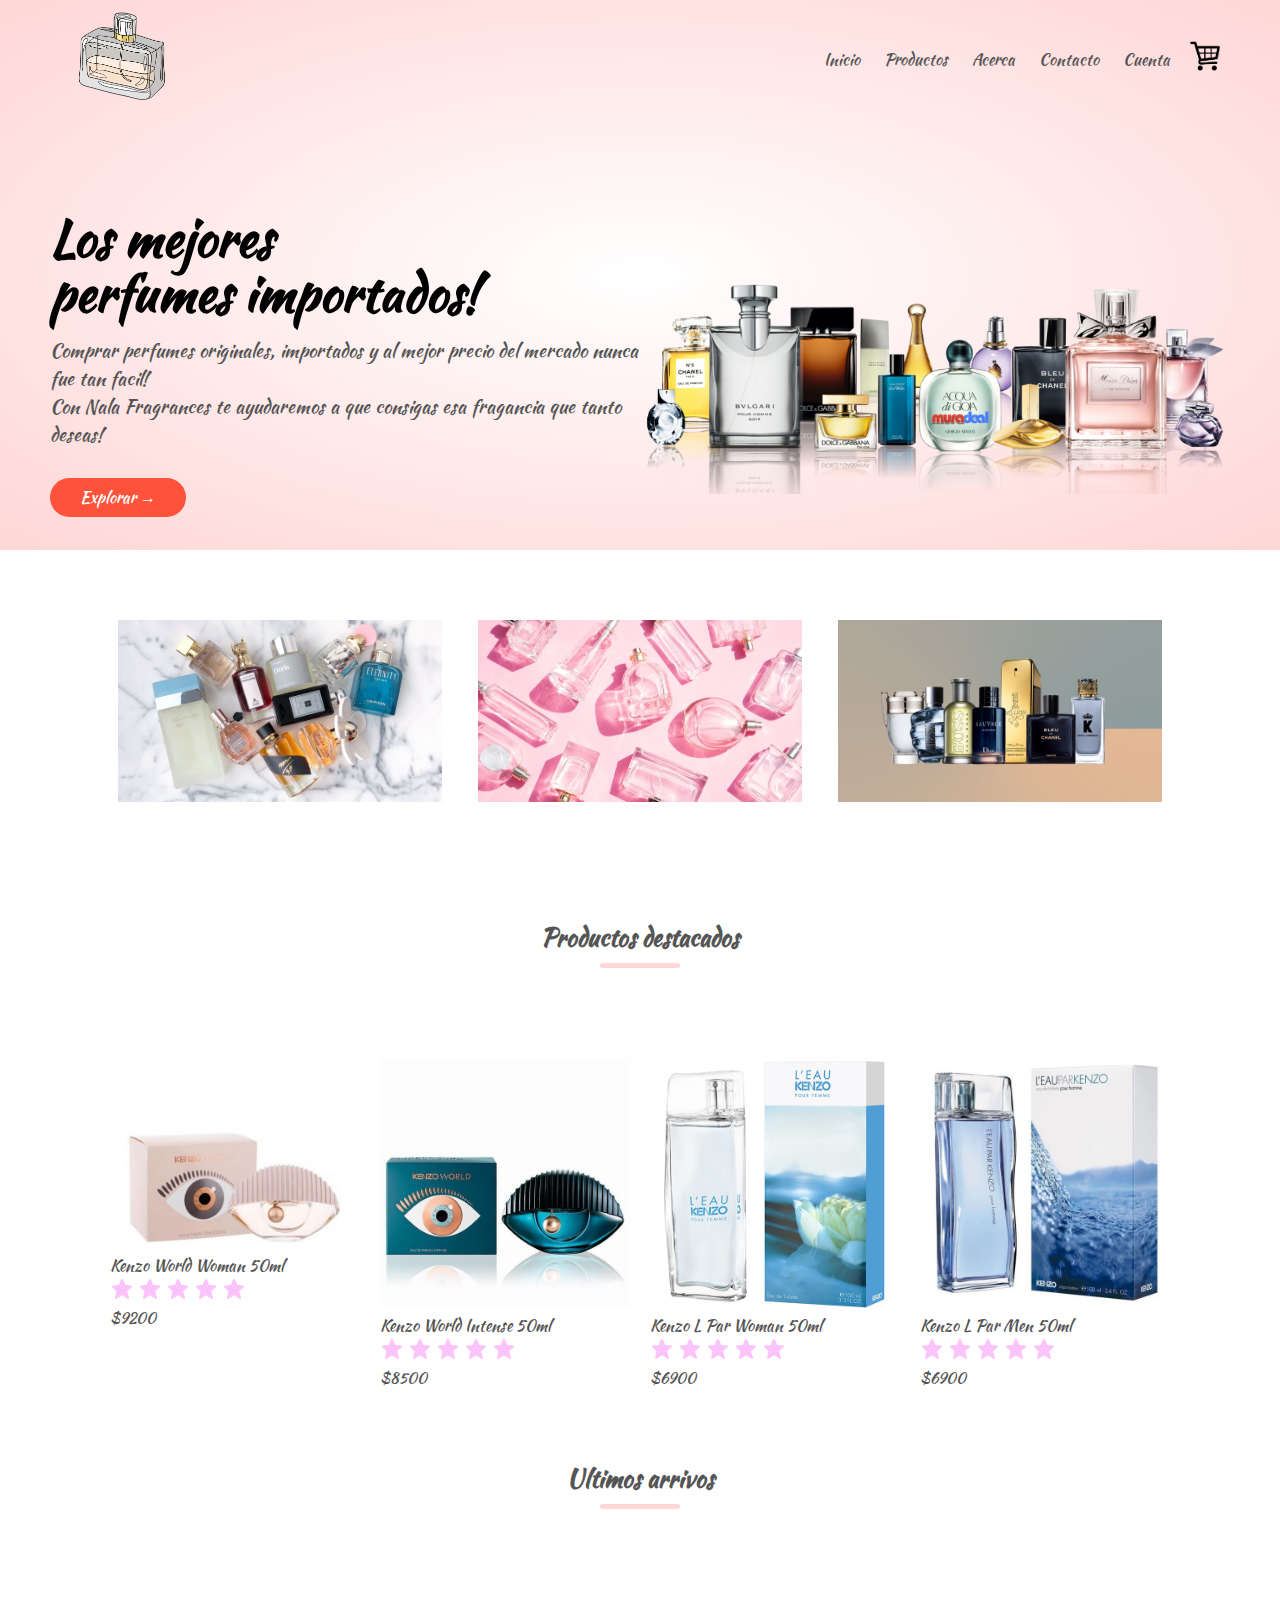
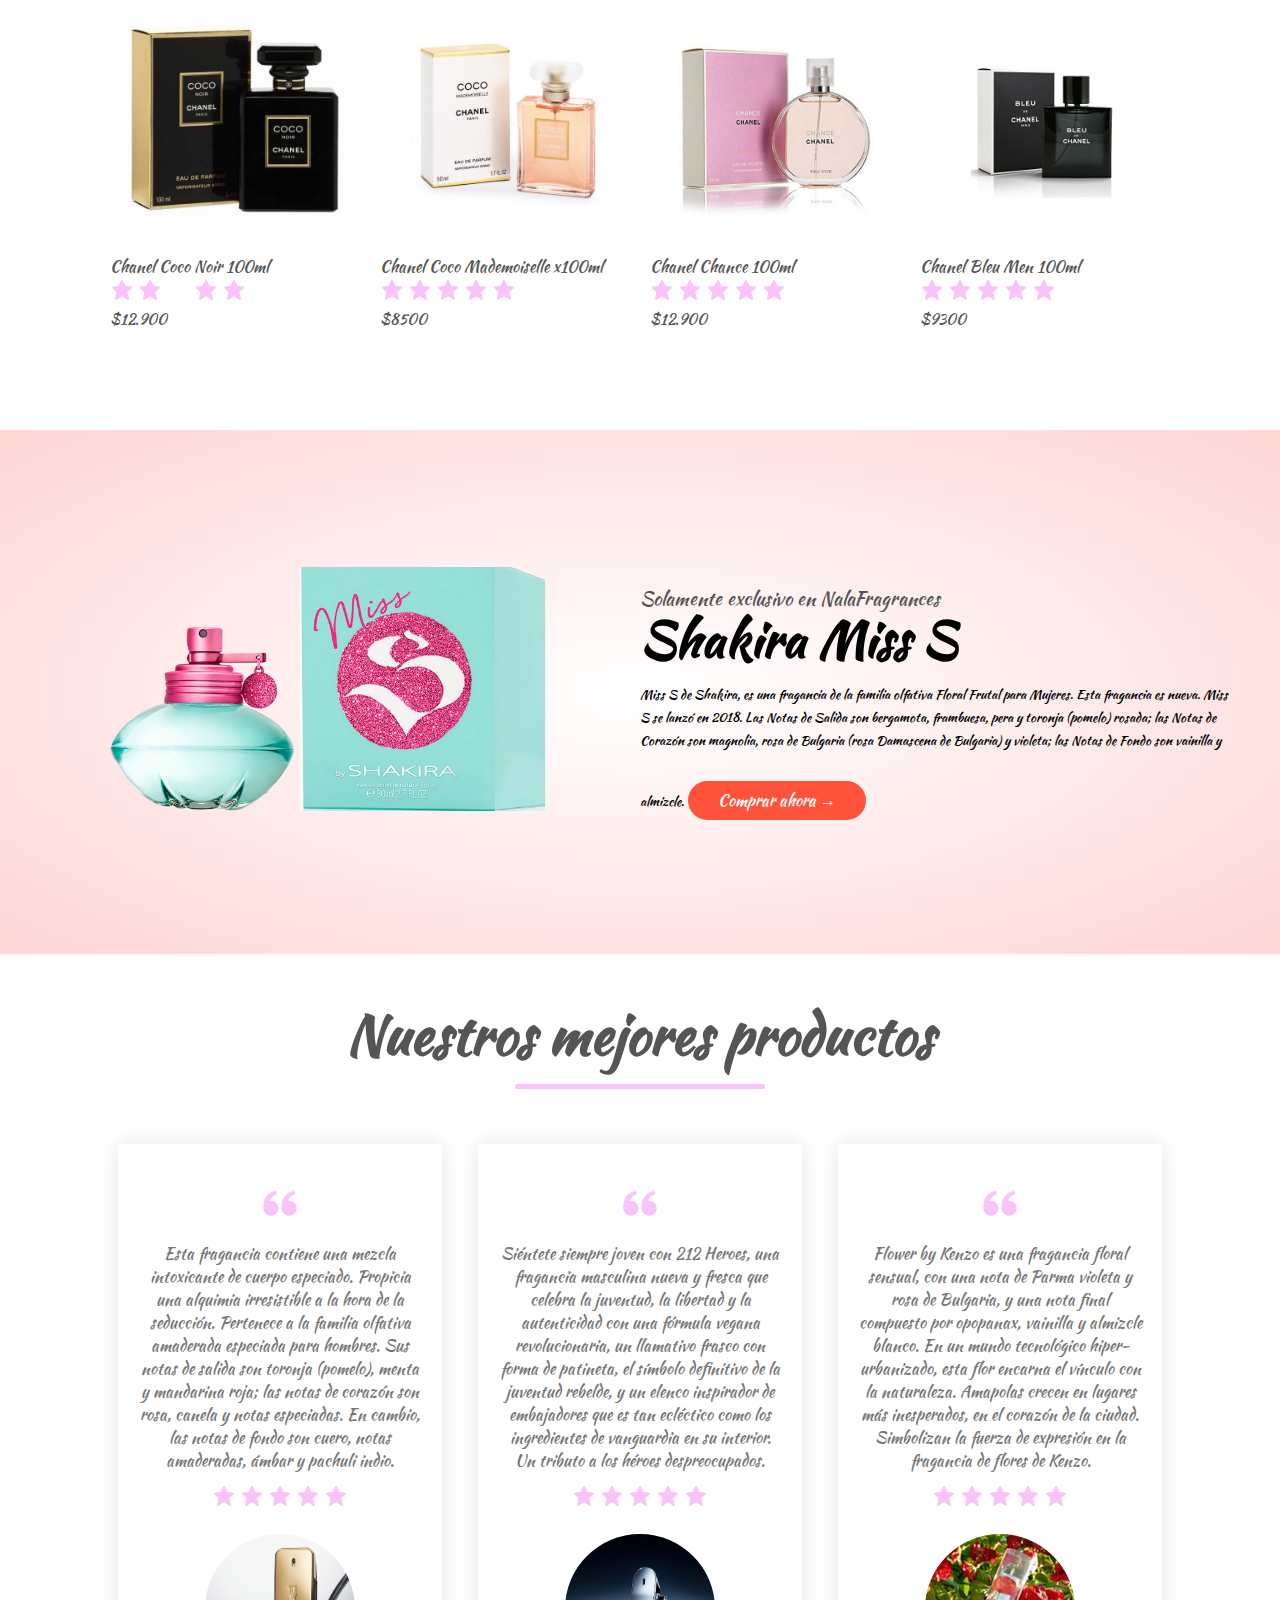
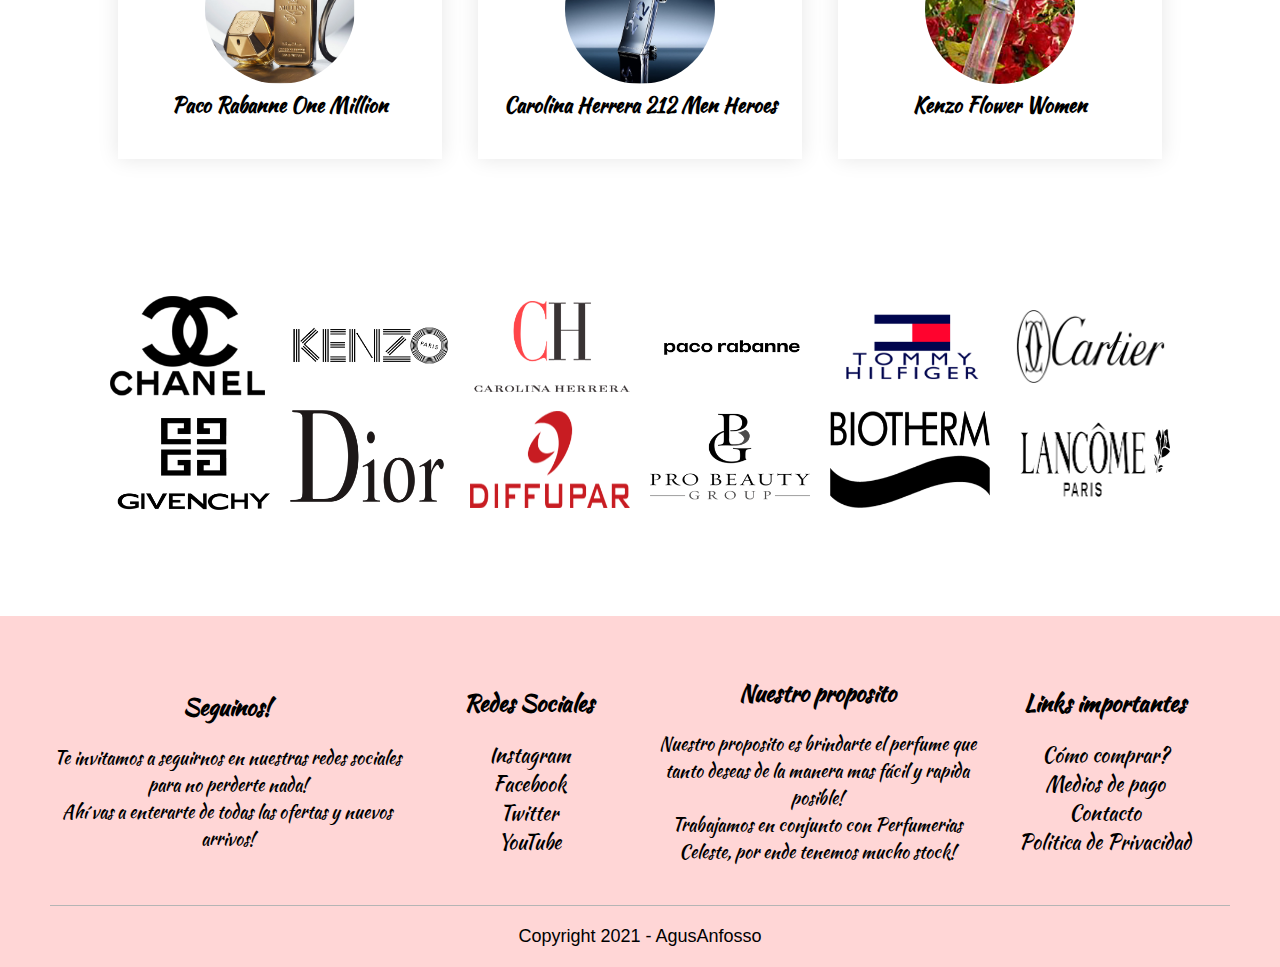
==== Code/index.html @ 2dffcf34 "Add files via upload" ====
<!DOCTYPE html>
<html lang="en">
<head>
<!---------------------------------------------------------------HEAD AND LINKS--------------------------------------------------------------------------------------------->
  <meta charset="UTF-8">
  <meta http-equiv="X-UA-Compatible" content="IE=edge">
  <meta name="viewport" content="width=device-width, initial-scale=1.0">
  <title> Nala Fragrances </title>
  <link rel="stylesheet" href="style.css">
  <link rel="preconnect" href="https://fonts.gstatic.com">
  <link href="https://fonts.googleapis.com/css2?family=Kaushan+Script&display=swap" rel="stylesheet">
  <link href="http://fonts.cdnfonts.com/css/kaushan-script" rel="stylesheet">
  <i class='bx bxs-star'></i>
</head>

<body>
  <!---------------------------------------------------------------HEADER--------------------------------------------------------------------------------------------->
  <div class="header">
    <div class="container">
      <div class="navbar">
        <div class="logo">
          <img src="images/logo.png" alt="logo" width="125px" class="logo">
        </div>
        <nav>
          <ul id= "MenuItems">
            <li> <a href="">Inicio</a></li>
            <li> <a href="">Productos</a></li>
            <li> <a href="">Acerca</a></li>
            <li> <a href="">Contacto</a></li>
            <li> <a href="">Cuenta</a></li>
          </ul>
        </nav>
        <a href="carrito.html"><img src="images/cart.png" width="30px" height="30px"> </a>
        <img src="images/menu-regular-24.png" class="menu-icon" onclick="menutoggle()">
      </div>
      <div class="row">
        <div class="col-2">
          <h1>Los mejores <br> perfumes importados!</h1>
          <p> Comprar perfumes originales, importados y al mejor precio del mercado nunca fue tan facil!
            <br> Con Nala Fragrances te ayudaremos a que consigas esa fragancia que tanto deseas!
          </p>
          <a href="products.html" class="btn">Explorar &#8594 </a>
        </div>
        <div class="col-2">
          <img src="images/perfumes1.png">
        </div>
      </div>
    </div>
  </div>
<!---------------------------------------------------------------FOTOS DE DECORACION--------------------------------------------------------------------------------------------->
  <div class="categories">
    <div class="container2">
      <div class="row">
        <div class="col-3">
          <img src="images/featured1.jpg">
        </div>
        <div class="col-3">
          <img src="images/featured3.jpg">
        </div>
        <div class="col-3">
          <img src="images/featured2.jpg">
        </div>
      </div>
    </div>

  </div>

<!---------------------------------------------------------------PRODUCTOS DESTACADOS--------------------------------------------------------------------------------------------->
  <div class="container2">
    <H2 class="title"> Productos destacados</H2>
    <div class="row">
  <!---------------------------------------------------------------FOTO 1--------------------------------------------------------------------------------------------->
      <div class="col-4">
        <img src="images/Kenzo World Woman.jpg">
        <h4> Kenzo World Woman 50ml</h4>
        <div class="rating">
          <svg id="star" xmlns="http://www.w3.org/2000/svg" width="24" height="24" viewBox="0 0 24 24"
            style="fill:rgba(250, 195, 250);transform:-ms-filter;">
            <path
              d="M21.947,9.179c-0.129-0.378-0.47-0.645-0.868-0.676L15.378,8.05l-2.467-5.461C12.75,2.23,12.393,2,12,2 s-0.75,0.23-0.911,0.588L8.622,8.05L2.921,8.503C2.53,8.534,2.193,8.791,2.06,9.16s-0.039,0.782,0.242,1.056l4.213,4.107 l-1.49,6.452c-0.092,0.399,0.069,0.814,0.406,1.047C5.603,21.94,5.801,22,6,22c0.193,0,0.387-0.056,0.555-0.168L12,18.202 l5.445,3.63c0.348,0.232,0.805,0.223,1.145-0.024c0.338-0.247,0.487-0.68,0.372-1.082l-1.829-6.4l4.536-4.082 C21.966,9.976,22.075,9.558,21.947,9.179z">
            </path>
          </svg>
          <svg xmlns="http://www.w3.org/2000/svg" width="24" height="24" viewBox="0 0 24 24"
            style="fill:rgb(250, 195, 250);transform:-ms-filter;">
            <path
              d="M21.947,9.179c-0.129-0.378-0.47-0.645-0.868-0.676L15.378,8.05l-2.467-5.461C12.75,2.23,12.393,2,12,2 s-0.75,0.23-0.911,0.588L8.622,8.05L2.921,8.503C2.53,8.534,2.193,8.791,2.06,9.16s-0.039,0.782,0.242,1.056l4.213,4.107 l-1.49,6.452c-0.092,0.399,0.069,0.814,0.406,1.047C5.603,21.94,5.801,22,6,22c0.193,0,0.387-0.056,0.555-0.168L12,18.202 l5.445,3.63c0.348,0.232,0.805,0.223,1.145-0.024c0.338-0.247,0.487-0.68,0.372-1.082l-1.829-6.4l4.536-4.082 C21.966,9.976,22.075,9.558,21.947,9.179z">
            </path>
          </svg>
          <svg xmlns="http://www.w3.org/2000/svg" width="24" height="24" viewBox="0 0 24 24"
            style="fill:rgba(250, 195, 250);transform:-ms-filter;">
            <path
              d="M21.947,9.179c-0.129-0.378-0.47-0.645-0.868-0.676L15.378,8.05l-2.467-5.461C12.75,2.23,12.393,2,12,2 s-0.75,0.23-0.911,0.588L8.622,8.05L2.921,8.503C2.53,8.534,2.193,8.791,2.06,9.16s-0.039,0.782,0.242,1.056l4.213,4.107 l-1.49,6.452c-0.092,0.399,0.069,0.814,0.406,1.047C5.603,21.94,5.801,22,6,22c0.193,0,0.387-0.056,0.555-0.168L12,18.202 l5.445,3.63c0.348,0.232,0.805,0.223,1.145-0.024c0.338-0.247,0.487-0.68,0.372-1.082l-1.829-6.4l4.536-4.082 C21.966,9.976,22.075,9.558,21.947,9.179z">
            </path>
          </svg>
          <svg xmlns="http://www.w3.org/2000/svg" width="24" height="24" viewBox="0 0 24 24"
            style="fill:rgba(250, 195, 250);transform:-ms-filter;">
            <path
              d="M21.947,9.179c-0.129-0.378-0.47-0.645-0.868-0.676L15.378,8.05l-2.467-5.461C12.75,2.23,12.393,2,12,2 s-0.75,0.23-0.911,0.588L8.622,8.05L2.921,8.503C2.53,8.534,2.193,8.791,2.06,9.16s-0.039,0.782,0.242,1.056l4.213,4.107 l-1.49,6.452c-0.092,0.399,0.069,0.814,0.406,1.047C5.603,21.94,5.801,22,6,22c0.193,0,0.387-0.056,0.555-0.168L12,18.202 l5.445,3.63c0.348,0.232,0.805,0.223,1.145-0.024c0.338-0.247,0.487-0.68,0.372-1.082l-1.829-6.4l4.536-4.082 C21.966,9.976,22.075,9.558,21.947,9.179z">
            </path>
          </svg>
          <svg xmlns="http://www.w3.org/2000/svg" width="24" height="24" viewBox="0 0 24 24"
            style="fill:rgba(250, 195, 250);transform:-ms-filter;">
            <path
              d="M21.947,9.179c-0.129-0.378-0.47-0.645-0.868-0.676L15.378,8.05l-2.467-5.461C12.75,2.23,12.393,2,12,2 s-0.75,0.23-0.911,0.588L8.622,8.05L2.921,8.503C2.53,8.534,2.193,8.791,2.06,9.16s-0.039,0.782,0.242,1.056l4.213,4.107 l-1.49,6.452c-0.092,0.399,0.069,0.814,0.406,1.047C5.603,21.94,5.801,22,6,22c0.193,0,0.387-0.056,0.555-0.168L12,18.202 l5.445,3.63c0.348,0.232,0.805,0.223,1.145-0.024c0.338-0.247,0.487-0.68,0.372-1.082l-1.829-6.4l4.536-4.082 C21.966,9.976,22.075,9.558,21.947,9.179z">
            </path>
          </svg>
        </div>
        <p> $9200</p>
      </div>

<!---------------------------------------------------------------FOTO2--------------------------------------------------------------------------------------------->
      <div class="col-4">
        <img src="images/Kenzo World Intense.jpg">
        <h4> Kenzo World Intense 50ml</h4>
        <div class="rating">
          <svg xmlns="http://www.w3.org/2000/svg" id="star" width="24" height="24" viewBox="0 0 24 24"
            style="fill:rgba(250, 195, 250);transform:-ms-filter;">
            <path
              d="M21.947,9.179c-0.129-0.378-0.47-0.645-0.868-0.676L15.378,8.05l-2.467-5.461C12.75,2.23,12.393,2,12,2 s-0.75,0.23-0.911,0.588L8.622,8.05L2.921,8.503C2.53,8.534,2.193,8.791,2.06,9.16s-0.039,0.782,0.242,1.056l4.213,4.107 l-1.49,6.452c-0.092,0.399,0.069,0.814,0.406,1.047C5.603,21.94,5.801,22,6,22c0.193,0,0.387-0.056,0.555-0.168L12,18.202 l5.445,3.63c0.348,0.232,0.805,0.223,1.145-0.024c0.338-0.247,0.487-0.68,0.372-1.082l-1.829-6.4l4.536-4.082 C21.966,9.976,22.075,9.558,21.947,9.179z">
            </path>
          </svg>
          <svg xmlns="http://www.w3.org/2000/svg" width="24" height="24" viewBox="0 0 24 24"
            style="fill:rgba(250, 195, 250);transform:-ms-filter;">
            <path
              d="M21.947,9.179c-0.129-0.378-0.47-0.645-0.868-0.676L15.378,8.05l-2.467-5.461C12.75,2.23,12.393,2,12,2 s-0.75,0.23-0.911,0.588L8.622,8.05L2.921,8.503C2.53,8.534,2.193,8.791,2.06,9.16s-0.039,0.782,0.242,1.056l4.213,4.107 l-1.49,6.452c-0.092,0.399,0.069,0.814,0.406,1.047C5.603,21.94,5.801,22,6,22c0.193,0,0.387-0.056,0.555-0.168L12,18.202 l5.445,3.63c0.348,0.232,0.805,0.223,1.145-0.024c0.338-0.247,0.487-0.68,0.372-1.082l-1.829-6.4l4.536-4.082 C21.966,9.976,22.075,9.558,21.947,9.179z">
            </path>
          </svg>
          <svg xmlns="http://www.w3.org/2000/svg" width="24" height="24" viewBox="0 0 24 24"
            style="fill:rgba(250, 195, 250);transform:-ms-filter;">
            <path
              d="M21.947,9.179c-0.129-0.378-0.47-0.645-0.868-0.676L15.378,8.05l-2.467-5.461C12.75,2.23,12.393,2,12,2 s-0.75,0.23-0.911,0.588L8.622,8.05L2.921,8.503C2.53,8.534,2.193,8.791,2.06,9.16s-0.039,0.782,0.242,1.056l4.213,4.107 l-1.49,6.452c-0.092,0.399,0.069,0.814,0.406,1.047C5.603,21.94,5.801,22,6,22c0.193,0,0.387-0.056,0.555-0.168L12,18.202 l5.445,3.63c0.348,0.232,0.805,0.223,1.145-0.024c0.338-0.247,0.487-0.68,0.372-1.082l-1.829-6.4l4.536-4.082 C21.966,9.976,22.075,9.558,21.947,9.179z">
            </path>
          </svg>
          <svg xmlns="http://www.w3.org/2000/svg" width="24" height="24" viewBox="0 0 24 24"
            style="fill:rgba(250, 195, 250);transform:-ms-filter;">
            <path
              d="M21.947,9.179c-0.129-0.378-0.47-0.645-0.868-0.676L15.378,8.05l-2.467-5.461C12.75,2.23,12.393,2,12,2 s-0.75,0.23-0.911,0.588L8.622,8.05L2.921,8.503C2.53,8.534,2.193,8.791,2.06,9.16s-0.039,0.782,0.242,1.056l4.213,4.107 l-1.49,6.452c-0.092,0.399,0.069,0.814,0.406,1.047C5.603,21.94,5.801,22,6,22c0.193,0,0.387-0.056,0.555-0.168L12,18.202 l5.445,3.63c0.348,0.232,0.805,0.223,1.145-0.024c0.338-0.247,0.487-0.68,0.372-1.082l-1.829-6.4l4.536-4.082 C21.966,9.976,22.075,9.558,21.947,9.179z">
            </path>
          </svg>
          <svg xmlns="http://www.w3.org/2000/svg" width="24" height="24" viewBox="0 0 24 24"
            style="fill:rgba(250, 195, 250);transform:-ms-filter;">
            <path
              d="M21.947,9.179c-0.129-0.378-0.47-0.645-0.868-0.676L15.378,8.05l-2.467-5.461C12.75,2.23,12.393,2,12,2 s-0.75,0.23-0.911,0.588L8.622,8.05L2.921,8.503C2.53,8.534,2.193,8.791,2.06,9.16s-0.039,0.782,0.242,1.056l4.213,4.107 l-1.49,6.452c-0.092,0.399,0.069,0.814,0.406,1.047C5.603,21.94,5.801,22,6,22c0.193,0,0.387-0.056,0.555-0.168L12,18.202 l5.445,3.63c0.348,0.232,0.805,0.223,1.145-0.024c0.338-0.247,0.487-0.68,0.372-1.082l-1.829-6.4l4.536-4.082 C21.966,9.976,22.075,9.558,21.947,9.179z">
            </path>
          </svg>
        </div>
        <p> $8500</p>
      </div>
  <!---------------------------------------------------------------FOTO3--------------------------------------------------------------------------------------------->
      <div class="col-4">
        <img src="images/Kenzo L Par Woman x50.jpg">
        <h4> Kenzo L Par Woman 50ml</h4>
        <div class="rating">
          <svg xmlns="http://www.w3.org/2000/svg" id="star" width="24" height="24" viewBox="0 0 24 24"
            style="fill:rgba(250, 195, 250);transform:-ms-filter;">
            <path
              d="M21.947,9.179c-0.129-0.378-0.47-0.645-0.868-0.676L15.378,8.05l-2.467-5.461C12.75,2.23,12.393,2,12,2 s-0.75,0.23-0.911,0.588L8.622,8.05L2.921,8.503C2.53,8.534,2.193,8.791,2.06,9.16s-0.039,0.782,0.242,1.056l4.213,4.107 l-1.49,6.452c-0.092,0.399,0.069,0.814,0.406,1.047C5.603,21.94,5.801,22,6,22c0.193,0,0.387-0.056,0.555-0.168L12,18.202 l5.445,3.63c0.348,0.232,0.805,0.223,1.145-0.024c0.338-0.247,0.487-0.68,0.372-1.082l-1.829-6.4l4.536-4.082 C21.966,9.976,22.075,9.558,21.947,9.179z">
            </path>
          </svg>
          <svg xmlns="http://www.w3.org/2000/svg" width="24" height="24" viewBox="0 0 24 24"
            style="fill:rgba(250, 195, 250);transform:-ms-filter;">
            <path
              d="M21.947,9.179c-0.129-0.378-0.47-0.645-0.868-0.676L15.378,8.05l-2.467-5.461C12.75,2.23,12.393,2,12,2 s-0.75,0.23-0.911,0.588L8.622,8.05L2.921,8.503C2.53,8.534,2.193,8.791,2.06,9.16s-0.039,0.782,0.242,1.056l4.213,4.107 l-1.49,6.452c-0.092,0.399,0.069,0.814,0.406,1.047C5.603,21.94,5.801,22,6,22c0.193,0,0.387-0.056,0.555-0.168L12,18.202 l5.445,3.63c0.348,0.232,0.805,0.223,1.145-0.024c0.338-0.247,0.487-0.68,0.372-1.082l-1.829-6.4l4.536-4.082 C21.966,9.976,22.075,9.558,21.947,9.179z">
            </path>
          </svg>
          <svg xmlns="http://www.w3.org/2000/svg" width="24" height="24" viewBox="0 0 24 24"
            style="fill:rgba(250, 195, 250);transform:-ms-filter;">
            <path
              d="M21.947,9.179c-0.129-0.378-0.47-0.645-0.868-0.676L15.378,8.05l-2.467-5.461C12.75,2.23,12.393,2,12,2 s-0.75,0.23-0.911,0.588L8.622,8.05L2.921,8.503C2.53,8.534,2.193,8.791,2.06,9.16s-0.039,0.782,0.242,1.056l4.213,4.107 l-1.49,6.452c-0.092,0.399,0.069,0.814,0.406,1.047C5.603,21.94,5.801,22,6,22c0.193,0,0.387-0.056,0.555-0.168L12,18.202 l5.445,3.63c0.348,0.232,0.805,0.223,1.145-0.024c0.338-0.247,0.487-0.68,0.372-1.082l-1.829-6.4l4.536-4.082 C21.966,9.976,22.075,9.558,21.947,9.179z">
            </path>
          </svg>
          <svg xmlns="http://www.w3.org/2000/svg" width="24" height="24" viewBox="0 0 24 24"
            style="fill:rgba(250, 195, 250);transform:-ms-filter;">
            <path
              d="M21.947,9.179c-0.129-0.378-0.47-0.645-0.868-0.676L15.378,8.05l-2.467-5.461C12.75,2.23,12.393,2,12,2 s-0.75,0.23-0.911,0.588L8.622,8.05L2.921,8.503C2.53,8.534,2.193,8.791,2.06,9.16s-0.039,0.782,0.242,1.056l4.213,4.107 l-1.49,6.452c-0.092,0.399,0.069,0.814,0.406,1.047C5.603,21.94,5.801,22,6,22c0.193,0,0.387-0.056,0.555-0.168L12,18.202 l5.445,3.63c0.348,0.232,0.805,0.223,1.145-0.024c0.338-0.247,0.487-0.68,0.372-1.082l-1.829-6.4l4.536-4.082 C21.966,9.976,22.075,9.558,21.947,9.179z">
            </path>
          </svg>
          <svg xmlns="http://www.w3.org/2000/svg" width="24" height="24" viewBox="0 0 24 24"
            style="fill:rgba(250, 195, 250);transform:-ms-filter;">
            <path
              d="M21.947,9.179c-0.129-0.378-0.47-0.645-0.868-0.676L15.378,8.05l-2.467-5.461C12.75,2.23,12.393,2,12,2 s-0.75,0.23-0.911,0.588L8.622,8.05L2.921,8.503C2.53,8.534,2.193,8.791,2.06,9.16s-0.039,0.782,0.242,1.056l4.213,4.107 l-1.49,6.452c-0.092,0.399,0.069,0.814,0.406,1.047C5.603,21.94,5.801,22,6,22c0.193,0,0.387-0.056,0.555-0.168L12,18.202 l5.445,3.63c0.348,0.232,0.805,0.223,1.145-0.024c0.338-0.247,0.487-0.68,0.372-1.082l-1.829-6.4l4.536-4.082 C21.966,9.976,22.075,9.558,21.947,9.179z">
            </path>
          </svg>
        </div>
        <p> $6900</p>
      </div>
<!---------------------------------------------------------------FOTO 4--------------------------------------------------------------------------------------------->
      <div class="col-4">
        <img src="images/Kenzo L Par Men.jpg">
        <h4> Kenzo L Par Men 50ml</h4>
        <div class="rating">
          <svg xmlns="http://www.w3.org/2000/svg" id="star" width="24" height="24" viewBox="0 0 24 24"
            style="fill:rgba(250, 195, 250);transform:-ms-filter;">
            <path
              d="M21.947,9.179c-0.129-0.378-0.47-0.645-0.868-0.676L15.378,8.05l-2.467-5.461C12.75,2.23,12.393,2,12,2 s-0.75,0.23-0.911,0.588L8.622,8.05L2.921,8.503C2.53,8.534,2.193,8.791,2.06,9.16s-0.039,0.782,0.242,1.056l4.213,4.107 l-1.49,6.452c-0.092,0.399,0.069,0.814,0.406,1.047C5.603,21.94,5.801,22,6,22c0.193,0,0.387-0.056,0.555-0.168L12,18.202 l5.445,3.63c0.348,0.232,0.805,0.223,1.145-0.024c0.338-0.247,0.487-0.68,0.372-1.082l-1.829-6.4l4.536-4.082 C21.966,9.976,22.075,9.558,21.947,9.179z">
            </path>
          </svg>
          <svg xmlns="http://www.w3.org/2000/svg" width="24" height="24" viewBox="0 0 24 24"
            style="fill:rgb(250, 195, 250);transform:-ms-filter;">
            <path
              d="M21.947,9.179c-0.129-0.378-0.47-0.645-0.868-0.676L15.378,8.05l-2.467-5.461C12.75,2.23,12.393,2,12,2 s-0.75,0.23-0.911,0.588L8.622,8.05L2.921,8.503C2.53,8.534,2.193,8.791,2.06,9.16s-0.039,0.782,0.242,1.056l4.213,4.107 l-1.49,6.452c-0.092,0.399,0.069,0.814,0.406,1.047C5.603,21.94,5.801,22,6,22c0.193,0,0.387-0.056,0.555-0.168L12,18.202 l5.445,3.63c0.348,0.232,0.805,0.223,1.145-0.024c0.338-0.247,0.487-0.68,0.372-1.082l-1.829-6.4l4.536-4.082 C21.966,9.976,22.075,9.558,21.947,9.179z">
            </path>
          </svg>
          <svg xmlns="http://www.w3.org/2000/svg" width="24" height="24" viewBox="0 0 24 24"
            style="fill:rgba(250, 195, 250);transform:-ms-filter;">
            <path
              d="M21.947,9.179c-0.129-0.378-0.47-0.645-0.868-0.676L15.378,8.05l-2.467-5.461C12.75,2.23,12.393,2,12,2 s-0.75,0.23-0.911,0.588L8.622,8.05L2.921,8.503C2.53,8.534,2.193,8.791,2.06,9.16s-0.039,0.782,0.242,1.056l4.213,4.107 l-1.49,6.452c-0.092,0.399,0.069,0.814,0.406,1.047C5.603,21.94,5.801,22,6,22c0.193,0,0.387-0.056,0.555-0.168L12,18.202 l5.445,3.63c0.348,0.232,0.805,0.223,1.145-0.024c0.338-0.247,0.487-0.68,0.372-1.082l-1.829-6.4l4.536-4.082 C21.966,9.976,22.075,9.558,21.947,9.179z">
            </path>
          </svg>
          <svg xmlns="http://www.w3.org/2000/svg" width="24" height="24" viewBox="0 0 24 24"
            style="fill:rgb(250, 195, 250);transform:-ms-filter;">
            <path
              d="M21.947,9.179c-0.129-0.378-0.47-0.645-0.868-0.676L15.378,8.05l-2.467-5.461C12.75,2.23,12.393,2,12,2 s-0.75,0.23-0.911,0.588L8.622,8.05L2.921,8.503C2.53,8.534,2.193,8.791,2.06,9.16s-0.039,0.782,0.242,1.056l4.213,4.107 l-1.49,6.452c-0.092,0.399,0.069,0.814,0.406,1.047C5.603,21.94,5.801,22,6,22c0.193,0,0.387-0.056,0.555-0.168L12,18.202 l5.445,3.63c0.348,0.232,0.805,0.223,1.145-0.024c0.338-0.247,0.487-0.68,0.372-1.082l-1.829-6.4l4.536-4.082 C21.966,9.976,22.075,9.558,21.947,9.179z">
            </path>
          </svg>
          <svg xmlns="http://www.w3.org/2000/svg" width="24" height="24" viewBox="0 0 24 24"
            style="fill:rgb(250, 195, 250);transform:-ms-filter;">
            <path
              d="M21.947,9.179c-0.129-0.378-0.47-0.645-0.868-0.676L15.378,8.05l-2.467-5.461C12.75,2.23,12.393,2,12,2 s-0.75,0.23-0.911,0.588L8.622,8.05L2.921,8.503C2.53,8.534,2.193,8.791,2.06,9.16s-0.039,0.782,0.242,1.056l4.213,4.107 l-1.49,6.452c-0.092,0.399,0.069,0.814,0.406,1.047C5.603,21.94,5.801,22,6,22c0.193,0,0.387-0.056,0.555-0.168L12,18.202 l5.445,3.63c0.348,0.232,0.805,0.223,1.145-0.024c0.338-0.247,0.487-0.68,0.372-1.082l-1.829-6.4l4.536-4.082 C21.966,9.976,22.075,9.558,21.947,9.179z">
            </path>
          </svg>
        </div>
        <p> $6900</p>
      </div>
    </div>
  </div>
<!---------------------------------------------------------------ULTIMOS ARRIVOS--------------------------------------------------------------------------------------------->
  <div class="container2">
    <H2 class="title">Ultimos arrivos</H2>
    <div class="row">
<!---------------------------------------------------------------FOTO1--------------------------------------------------------------------------------------------->
      <div class="col-4">
        <img src="images/Chanel Coco Noir.jpg" id="Foto1">
        <h4> Chanel Coco Noir 100ml</h4>
        <div class="rating">
          <svg id="star" xmlns="http://www.w3.org/2000/svg" width="24" height="24" viewBox="0 0 24 24"
            style="fill:rgba(250, 195, 250);transform:-ms-filter;">
            <path
              d="M21.947,9.179c-0.129-0.378-0.47-0.645-0.868-0.676L15.378,8.05l-2.467-5.461C12.75,2.23,12.393,2,12,2 s-0.75,0.23-0.911,0.588L8.622,8.05L2.921,8.503C2.53,8.534,2.193,8.791,2.06,9.16s-0.039,0.782,0.242,1.056l4.213,4.107 l-1.49,6.452c-0.092,0.399,0.069,0.814,0.406,1.047C5.603,21.94,5.801,22,6,22c0.193,0,0.387-0.056,0.555-0.168L12,18.202 l5.445,3.63c0.348,0.232,0.805,0.223,1.145-0.024c0.338-0.247,0.487-0.68,0.372-1.082l-1.829-6.4l4.536-4.082 C21.966,9.976,22.075,9.558,21.947,9.179z">
            </path>
          </svg>
          <svg xmlns="http://www.w3.org/2000/svg" width="24" height="24" viewBox="0 0 24 24"
            style="fill:rgb(250, 195, 250);transform:-ms-filter;">
            <path
              d="M21.947,9.179c-0.129-0.378-0.47-0.645-0.868-0.676L15.378,8.05l-2.467-5.461C12.75,2.23,12.393,2,12,2 s-0.75,0.23-0.911,0.588L8.622,8.05L2.921,8.503C2.53,8.534,2.193,8.791,2.06,9.16s-0.039,0.782,0.242,1.056l4.213,4.107 l-1.49,6.452c-0.092,0.399,0.069,0.814,0.406,1.047C5.603,21.94,5.801,22,6,22c0.193,0,0.387-0.056,0.555-0.168L12,18.202 l5.445,3.63c0.348,0.232,0.805,0.223,1.145-0.024c0.338-0.247,0.487-0.68,0.372-1.082l-1.829-6.4l4.536-4.082 C21.966,9.976,22.075,9.558,21.947,9.179z">
            </path>
          </svg>
          <svg xmlns="http://www.w3.org/2000/svg" width="24" height="24" viewBox="0 0 24 24"
            style="fill:rgba(250, 195, 250);transform:-ms-filter;"></svg>
          <path
            d="M21.947,9.179c-0.129-0.378-0.47-0.645-0.868-0.676L15.378,8.05l-2.467-5.461C12.75,2.23,12.393,2,12,2 s-0.75,0.23-0.911,0.588L8.622,8.05L2.921,8.503C2.53,8.534,2.193,8.791,2.06,9.16s-0.039,0.782,0.242,1.056l4.213,4.107 l-1.49,6.452c-0.092,0.399,0.069,0.814,0.406,1.047C5.603,21.94,5.801,22,6,22c0.193,0,0.387-0.056,0.555-0.168L12,18.202 l5.445,3.63c0.348,0.232,0.805,0.223,1.145-0.024c0.338-0.247,0.487-0.68,0.372-1.082l-1.829-6.4l4.536-4.082 C21.966,9.976,22.075,9.558,21.947,9.179z">
          </path>
          </svg>
          <svg xmlns="http://www.w3.org/2000/svg" width="24" height="24" viewBox="0 0 24 24"
            style="fill:rgba(250, 195, 250);transform:-ms-filter;">
            <path
              d="M21.947,9.179c-0.129-0.378-0.47-0.645-0.868-0.676L15.378,8.05l-2.467-5.461C12.75,2.23,12.393,2,12,2 s-0.75,0.23-0.911,0.588L8.622,8.05L2.921,8.503C2.53,8.534,2.193,8.791,2.06,9.16s-0.039,0.782,0.242,1.056l4.213,4.107 l-1.49,6.452c-0.092,0.399,0.069,0.814,0.406,1.047C5.603,21.94,5.801,22,6,22c0.193,0,0.387-0.056,0.555-0.168L12,18.202 l5.445,3.63c0.348,0.232,0.805,0.223,1.145-0.024c0.338-0.247,0.487-0.68,0.372-1.082l-1.829-6.4l4.536-4.082 C21.966,9.976,22.075,9.558,21.947,9.179z">
            </path>
          </svg>
          <svg xmlns="http://www.w3.org/2000/svg" width="24" height="24" viewBox="0 0 24 24"
            style="fill:rgba(250, 195, 250);transform:-ms-filter;">
            <path
              d="M21.947,9.179c-0.129-0.378-0.47-0.645-0.868-0.676L15.378,8.05l-2.467-5.461C12.75,2.23,12.393,2,12,2 s-0.75,0.23-0.911,0.588L8.622,8.05L2.921,8.503C2.53,8.534,2.193,8.791,2.06,9.16s-0.039,0.782,0.242,1.056l4.213,4.107 l-1.49,6.452c-0.092,0.399,0.069,0.814,0.406,1.047C5.603,21.94,5.801,22,6,22c0.193,0,0.387-0.056,0.555-0.168L12,18.202 l5.445,3.63c0.348,0.232,0.805,0.223,1.145-0.024c0.338-0.247,0.487-0.68,0.372-1.082l-1.829-6.4l4.536-4.082 C21.966,9.976,22.075,9.558,21.947,9.179z">
            </path>
          </svg>
        </div>
        <p> $12.900</p>
      </div>
<!---------------------------------------------------------------FOTO 2--------------------------------------------------------------------------------------------->
      <div class="col-4">
        <img src="images/Chanel Coco Mademoiselle.jpg" id="Foto2">
        <h4> Chanel Coco Mademoiselle x100ml</h4>
        <div class="rating">
          <svg xmlns="http://www.w3.org/2000/svg" id="star" width="24" height="24" viewBox="0 0 24 24"
            style="fill:rgba(250, 195, 250);transform:-ms-filter;">
            <path
              d="M21.947,9.179c-0.129-0.378-0.47-0.645-0.868-0.676L15.378,8.05l-2.467-5.461C12.75,2.23,12.393,2,12,2 s-0.75,0.23-0.911,0.588L8.622,8.05L2.921,8.503C2.53,8.534,2.193,8.791,2.06,9.16s-0.039,0.782,0.242,1.056l4.213,4.107 l-1.49,6.452c-0.092,0.399,0.069,0.814,0.406,1.047C5.603,21.94,5.801,22,6,22c0.193,0,0.387-0.056,0.555-0.168L12,18.202 l5.445,3.63c0.348,0.232,0.805,0.223,1.145-0.024c0.338-0.247,0.487-0.68,0.372-1.082l-1.829-6.4l4.536-4.082 C21.966,9.976,22.075,9.558,21.947,9.179z">
            </path>
          </svg>
          <svg xmlns="http://www.w3.org/2000/svg" width="24" height="24" viewBox="0 0 24 24"
            style="fill:rgba(250, 195, 250);transform:-ms-filter;">
            <path
              d="M21.947,9.179c-0.129-0.378-0.47-0.645-0.868-0.676L15.378,8.05l-2.467-5.461C12.75,2.23,12.393,2,12,2 s-0.75,0.23-0.911,0.588L8.622,8.05L2.921,8.503C2.53,8.534,2.193,8.791,2.06,9.16s-0.039,0.782,0.242,1.056l4.213,4.107 l-1.49,6.452c-0.092,0.399,0.069,0.814,0.406,1.047C5.603,21.94,5.801,22,6,22c0.193,0,0.387-0.056,0.555-0.168L12,18.202 l5.445,3.63c0.348,0.232,0.805,0.223,1.145-0.024c0.338-0.247,0.487-0.68,0.372-1.082l-1.829-6.4l4.536-4.082 C21.966,9.976,22.075,9.558,21.947,9.179z">
            </path>
          </svg>
          <svg xmlns="http://www.w3.org/2000/svg" width="24" height="24" viewBox="0 0 24 24"
            style="fill:rgba(250, 195, 250);transform:-ms-filter;">
            <path
              d="M21.947,9.179c-0.129-0.378-0.47-0.645-0.868-0.676L15.378,8.05l-2.467-5.461C12.75,2.23,12.393,2,12,2 s-0.75,0.23-0.911,0.588L8.622,8.05L2.921,8.503C2.53,8.534,2.193,8.791,2.06,9.16s-0.039,0.782,0.242,1.056l4.213,4.107 l-1.49,6.452c-0.092,0.399,0.069,0.814,0.406,1.047C5.603,21.94,5.801,22,6,22c0.193,0,0.387-0.056,0.555-0.168L12,18.202 l5.445,3.63c0.348,0.232,0.805,0.223,1.145-0.024c0.338-0.247,0.487-0.68,0.372-1.082l-1.829-6.4l4.536-4.082 C21.966,9.976,22.075,9.558,21.947,9.179z">
            </path>
          </svg>
          <svg xmlns="http://www.w3.org/2000/svg" width="24" height="24" viewBox="0 0 24 24"
            style="fill:rgba(250, 195, 250);transform:-ms-filter;">
            <path
              d="M21.947,9.179c-0.129-0.378-0.47-0.645-0.868-0.676L15.378,8.05l-2.467-5.461C12.75,2.23,12.393,2,12,2 s-0.75,0.23-0.911,0.588L8.622,8.05L2.921,8.503C2.53,8.534,2.193,8.791,2.06,9.16s-0.039,0.782,0.242,1.056l4.213,4.107 l-1.49,6.452c-0.092,0.399,0.069,0.814,0.406,1.047C5.603,21.94,5.801,22,6,22c0.193,0,0.387-0.056,0.555-0.168L12,18.202 l5.445,3.63c0.348,0.232,0.805,0.223,1.145-0.024c0.338-0.247,0.487-0.68,0.372-1.082l-1.829-6.4l4.536-4.082 C21.966,9.976,22.075,9.558,21.947,9.179z">
            </path>
          </svg>
          <svg xmlns="http://www.w3.org/2000/svg" width="24" height="24" viewBox="0 0 24 24"
            style="fill:rgba(250, 195, 250);transform:-ms-filter;">
            <path
              d="M21.947,9.179c-0.129-0.378-0.47-0.645-0.868-0.676L15.378,8.05l-2.467-5.461C12.75,2.23,12.393,2,12,2 s-0.75,0.23-0.911,0.588L8.622,8.05L2.921,8.503C2.53,8.534,2.193,8.791,2.06,9.16s-0.039,0.782,0.242,1.056l4.213,4.107 l-1.49,6.452c-0.092,0.399,0.069,0.814,0.406,1.047C5.603,21.94,5.801,22,6,22c0.193,0,0.387-0.056,0.555-0.168L12,18.202 l5.445,3.63c0.348,0.232,0.805,0.223,1.145-0.024c0.338-0.247,0.487-0.68,0.372-1.082l-1.829-6.4l4.536-4.082 C21.966,9.976,22.075,9.558,21.947,9.179z">
            </path>
          </svg>
        </div>
        <p> $8500</p>
      </div>
<!---------------------------------------------------------------FOTO 3--------------------------------------------------------------------------------------------->
      <div class="col-4">
        <img src="images/Chanel Chance.jpg" id="Foto3">
        <h4> Chanel Chance 100ml</h4>
        <div class="rating">
          <svg xmlns="http://www.w3.org/2000/svg" id="star" width="24" height="24" viewBox="0 0 24 24"
            style="fill:rgba(250, 195, 250);transform:-ms-filter;">
            <path
              d="M21.947,9.179c-0.129-0.378-0.47-0.645-0.868-0.676L15.378,8.05l-2.467-5.461C12.75,2.23,12.393,2,12,2 s-0.75,0.23-0.911,0.588L8.622,8.05L2.921,8.503C2.53,8.534,2.193,8.791,2.06,9.16s-0.039,0.782,0.242,1.056l4.213,4.107 l-1.49,6.452c-0.092,0.399,0.069,0.814,0.406,1.047C5.603,21.94,5.801,22,6,22c0.193,0,0.387-0.056,0.555-0.168L12,18.202 l5.445,3.63c0.348,0.232,0.805,0.223,1.145-0.024c0.338-0.247,0.487-0.68,0.372-1.082l-1.829-6.4l4.536-4.082 C21.966,9.976,22.075,9.558,21.947,9.179z">
            </path>
          </svg>
          <svg xmlns="http://www.w3.org/2000/svg" width="24" height="24" viewBox="0 0 24 24"
            style="fill:rgba(250, 195, 250);transform:-ms-filter;">
            <path
              d="M21.947,9.179c-0.129-0.378-0.47-0.645-0.868-0.676L15.378,8.05l-2.467-5.461C12.75,2.23,12.393,2,12,2 s-0.75,0.23-0.911,0.588L8.622,8.05L2.921,8.503C2.53,8.534,2.193,8.791,2.06,9.16s-0.039,0.782,0.242,1.056l4.213,4.107 l-1.49,6.452c-0.092,0.399,0.069,0.814,0.406,1.047C5.603,21.94,5.801,22,6,22c0.193,0,0.387-0.056,0.555-0.168L12,18.202 l5.445,3.63c0.348,0.232,0.805,0.223,1.145-0.024c0.338-0.247,0.487-0.68,0.372-1.082l-1.829-6.4l4.536-4.082 C21.966,9.976,22.075,9.558,21.947,9.179z">
            </path>
          </svg>
          <svg xmlns="http://www.w3.org/2000/svg" width="24" height="24" viewBox="0 0 24 24"
            style="fill:rgba(250, 195, 250);transform:-ms-filter;">
            <path
              d="M21.947,9.179c-0.129-0.378-0.47-0.645-0.868-0.676L15.378,8.05l-2.467-5.461C12.75,2.23,12.393,2,12,2 s-0.75,0.23-0.911,0.588L8.622,8.05L2.921,8.503C2.53,8.534,2.193,8.791,2.06,9.16s-0.039,0.782,0.242,1.056l4.213,4.107 l-1.49,6.452c-0.092,0.399,0.069,0.814,0.406,1.047C5.603,21.94,5.801,22,6,22c0.193,0,0.387-0.056,0.555-0.168L12,18.202 l5.445,3.63c0.348,0.232,0.805,0.223,1.145-0.024c0.338-0.247,0.487-0.68,0.372-1.082l-1.829-6.4l4.536-4.082 C21.966,9.976,22.075,9.558,21.947,9.179z">
            </path>
          </svg>
          <svg xmlns="http://www.w3.org/2000/svg" width="24" height="24" viewBox="0 0 24 24"
            style="fill:rgba(250, 195, 250);transform:-ms-filter;">
            <path
              d="M21.947,9.179c-0.129-0.378-0.47-0.645-0.868-0.676L15.378,8.05l-2.467-5.461C12.75,2.23,12.393,2,12,2 s-0.75,0.23-0.911,0.588L8.622,8.05L2.921,8.503C2.53,8.534,2.193,8.791,2.06,9.16s-0.039,0.782,0.242,1.056l4.213,4.107 l-1.49,6.452c-0.092,0.399,0.069,0.814,0.406,1.047C5.603,21.94,5.801,22,6,22c0.193,0,0.387-0.056,0.555-0.168L12,18.202 l5.445,3.63c0.348,0.232,0.805,0.223,1.145-0.024c0.338-0.247,0.487-0.68,0.372-1.082l-1.829-6.4l4.536-4.082 C21.966,9.976,22.075,9.558,21.947,9.179z">
            </path>
          </svg>
          <svg xmlns="http://www.w3.org/2000/svg" width="24" height="24" viewBox="0 0 24 24"
            style="fill:rgba(250, 195, 250);transform:-ms-filter;">
            <path
              d="M21.947,9.179c-0.129-0.378-0.47-0.645-0.868-0.676L15.378,8.05l-2.467-5.461C12.75,2.23,12.393,2,12,2 s-0.75,0.23-0.911,0.588L8.622,8.05L2.921,8.503C2.53,8.534,2.193,8.791,2.06,9.16s-0.039,0.782,0.242,1.056l4.213,4.107 l-1.49,6.452c-0.092,0.399,0.069,0.814,0.406,1.047C5.603,21.94,5.801,22,6,22c0.193,0,0.387-0.056,0.555-0.168L12,18.202 l5.445,3.63c0.348,0.232,0.805,0.223,1.145-0.024c0.338-0.247,0.487-0.68,0.372-1.082l-1.829-6.4l4.536-4.082 C21.966,9.976,22.075,9.558,21.947,9.179z">
            </path>
          </svg>
        </div>
        <p> $12.900</p>
      </div>
  <!---------------------------------------------------------------FOTO 4--------------------------------------------------------------------------------------------->
      <div class="col-4">
        <img src="images/Chanel Bleu Men.jpg" id="Foto4">
        <h4> Chanel Bleu Men 100ml</h4>
        <div class="rating">
          <svg xmlns="http://www.w3.org/2000/svg" id="star" width="24" height="24" viewBox="0 0 24 24"
            style="fill:rgba(250, 195, 250);transform:-ms-filter;">
            <path
              d="M21.947,9.179c-0.129-0.378-0.47-0.645-0.868-0.676L15.378,8.05l-2.467-5.461C12.75,2.23,12.393,2,12,2 s-0.75,0.23-0.911,0.588L8.622,8.05L2.921,8.503C2.53,8.534,2.193,8.791,2.06,9.16s-0.039,0.782,0.242,1.056l4.213,4.107 l-1.49,6.452c-0.092,0.399,0.069,0.814,0.406,1.047C5.603,21.94,5.801,22,6,22c0.193,0,0.387-0.056,0.555-0.168L12,18.202 l5.445,3.63c0.348,0.232,0.805,0.223,1.145-0.024c0.338-0.247,0.487-0.68,0.372-1.082l-1.829-6.4l4.536-4.082 C21.966,9.976,22.075,9.558,21.947,9.179z">
            </path>
          </svg>
          <svg xmlns="http://www.w3.org/2000/svg" width="24" height="24" viewBox="0 0 24 24"
            style="fill:rgb(250, 195, 250);transform:-ms-filter;">
            <path
              d="M21.947,9.179c-0.129-0.378-0.47-0.645-0.868-0.676L15.378,8.05l-2.467-5.461C12.75,2.23,12.393,2,12,2 s-0.75,0.23-0.911,0.588L8.622,8.05L2.921,8.503C2.53,8.534,2.193,8.791,2.06,9.16s-0.039,0.782,0.242,1.056l4.213,4.107 l-1.49,6.452c-0.092,0.399,0.069,0.814,0.406,1.047C5.603,21.94,5.801,22,6,22c0.193,0,0.387-0.056,0.555-0.168L12,18.202 l5.445,3.63c0.348,0.232,0.805,0.223,1.145-0.024c0.338-0.247,0.487-0.68,0.372-1.082l-1.829-6.4l4.536-4.082 C21.966,9.976,22.075,9.558,21.947,9.179z">
            </path>
          </svg>
          <svg xmlns="http://www.w3.org/2000/svg" width="24" height="24" viewBox="0 0 24 24"
            style="fill:rgba(250, 195, 250);transform:-ms-filter;">
            <path
              d="M21.947,9.179c-0.129-0.378-0.47-0.645-0.868-0.676L15.378,8.05l-2.467-5.461C12.75,2.23,12.393,2,12,2 s-0.75,0.23-0.911,0.588L8.622,8.05L2.921,8.503C2.53,8.534,2.193,8.791,2.06,9.16s-0.039,0.782,0.242,1.056l4.213,4.107 l-1.49,6.452c-0.092,0.399,0.069,0.814,0.406,1.047C5.603,21.94,5.801,22,6,22c0.193,0,0.387-0.056,0.555-0.168L12,18.202 l5.445,3.63c0.348,0.232,0.805,0.223,1.145-0.024c0.338-0.247,0.487-0.68,0.372-1.082l-1.829-6.4l4.536-4.082 C21.966,9.976,22.075,9.558,21.947,9.179z">
            </path>
          </svg>
          <svg xmlns="http://www.w3.org/2000/svg" width="24" height="24" viewBox="0 0 24 24"
            style="fill:rgb(250, 195, 250);transform:-ms-filter;">
            <path
              d="M21.947,9.179c-0.129-0.378-0.47-0.645-0.868-0.676L15.378,8.05l-2.467-5.461C12.75,2.23,12.393,2,12,2 s-0.75,0.23-0.911,0.588L8.622,8.05L2.921,8.503C2.53,8.534,2.193,8.791,2.06,9.16s-0.039,0.782,0.242,1.056l4.213,4.107 l-1.49,6.452c-0.092,0.399,0.069,0.814,0.406,1.047C5.603,21.94,5.801,22,6,22c0.193,0,0.387-0.056,0.555-0.168L12,18.202 l5.445,3.63c0.348,0.232,0.805,0.223,1.145-0.024c0.338-0.247,0.487-0.68,0.372-1.082l-1.829-6.4l4.536-4.082 C21.966,9.976,22.075,9.558,21.947,9.179z">
            </path>
          </svg>
          <svg xmlns="http://www.w3.org/2000/svg" width="24" height="24" viewBox="0 0 24 24"
            style="fill:rgb(250, 195, 250);transform:-ms-filter;">
            <path
              d="M21.947,9.179c-0.129-0.378-0.47-0.645-0.868-0.676L15.378,8.05l-2.467-5.461C12.75,2.23,12.393,2,12,2 s-0.75,0.23-0.911,0.588L8.622,8.05L2.921,8.503C2.53,8.534,2.193,8.791,2.06,9.16s-0.039,0.782,0.242,1.056l4.213,4.107 l-1.49,6.452c-0.092,0.399,0.069,0.814,0.406,1.047C5.603,21.94,5.801,22,6,22c0.193,0,0.387-0.056,0.555-0.168L12,18.202 l5.445,3.63c0.348,0.232,0.805,0.223,1.145-0.024c0.338-0.247,0.487-0.68,0.372-1.082l-1.829-6.4l4.536-4.082 C21.966,9.976,22.075,9.558,21.947,9.179z">
            </path>
          </svg>
        </div>
        <p> $9300</p>
      </div>
    </div>

  </div>

<!---------------------------------------------------------------EXCLUSIVO--------------------------------------------------------------------------------------------->
  <div class="header">
    <div class="container">
      <div class="row">
        <div class="col-2">
          <img src="images/Shakira Miss x80.png" class="offer-img">
        </div>
        <div class="col-2">
          <p>Solamente exclusivo en NalaFragrances</p>
          <h1> Shakira Miss S</h1>
          <small>Miss S de Shakira, es una fragancia de la familia olfativa Floral Frutal para Mujeres. Esta fragancia
            es nueva. Miss S
            se lanzó en 2018.
            Las Notas de Salida son bergamota, frambuesa, pera y toronja (pomelo) rosada; las Notas de Corazón son
            magnolia, rosa de
            Bulgaria (rosa Damascena de Bulgaria) y violeta; las Notas de Fondo son vainilla y almizcle.</small>
          <a href="" class="btn"> Comprar ahora &#8594</a>
        </div>
      </div>
    </div>
  </div>
<!---------------------------------------------------------------TESTIMONIOS--------------------------------------------------------------------------------------------->
  <div class="testimonio">
    <div class="container2">
      <H2 class="mejores">Nuestros mejores productos</H2>
      <div class="row">
<!---------------------------------------------------------------TESTIMONIO 1--------------------------------------------------------------------------------------------->
        <div class="col-3">
          <svg xmlns="http://www.w3.org/2000/svg" width="40" height="40" viewBox="0 0 24 24"
            style="fill:rgb(250, 195, 250);transform:-ms-filter;">
            <path
              d="M6.5 10c-.223 0-.437.034-.65.065.069-.232.14-.468.254-.68.114-.308.292-.575.469-.844.148-.291.409-.488.601-.737.201-.242.475-.403.692-.604.213-.21.492-.315.714-.463.232-.133.434-.28.65-.35.208-.086.39-.16.539-.222.302-.125.474-.197.474-.197L9.758 4.03c0 0-.218.052-.597.144C8.97 4.222 8.737 4.278 8.472 4.345c-.271.05-.56.187-.882.312C7.272 4.799 6.904 4.895 6.562 5.123c-.344.218-.741.4-1.091.692C5.132 6.116 4.723 6.377 4.421 6.76c-.33.358-.656.734-.909 1.162C3.219 8.33 3.02 8.778 2.81 9.221c-.19.443-.343.896-.468 1.336-.237.882-.343 1.72-.384 2.437-.034.718-.014 1.315.028 1.747.015.204.043.402.063.539.017.109.025.168.025.168l.026-.006C2.535 17.474 4.338 19 6.5 19c2.485 0 4.5-2.015 4.5-4.5S8.985 10 6.5 10zM17.5 10c-.223 0-.437.034-.65.065.069-.232.14-.468.254-.68.114-.308.292-.575.469-.844.148-.291.409-.488.601-.737.201-.242.475-.403.692-.604.213-.21.492-.315.714-.463.232-.133.434-.28.65-.35.208-.086.39-.16.539-.222.302-.125.474-.197.474-.197L20.758 4.03c0 0-.218.052-.597.144-.191.048-.424.104-.689.171-.271.05-.56.187-.882.312-.317.143-.686.238-1.028.467-.344.218-.741.4-1.091.692-.339.301-.748.562-1.05.944-.33.358-.656.734-.909 1.162C14.219 8.33 14.02 8.778 13.81 9.221c-.19.443-.343.896-.468 1.336-.237.882-.343 1.72-.384 2.437-.034.718-.014 1.315.028 1.747.015.204.043.402.063.539.017.109.025.168.025.168l.026-.006C13.535 17.474 15.338 19 17.5 19c2.485 0 4.5-2.015 4.5-4.5S19.985 10 17.5 10z">
            </path>
          </svg>
          <p>Esta fragancia contiene una mezcla intoxicante de cuerpo especiado. Propicia una alquimia irresistible a la
            hora de la
            seducción. Pertenece a la familia olfativa amaderada especiada para hombres. Sus notas de salida son toronja
            (pomelo),
            menta y mandarina roja; las notas de corazón son rosa, canela y notas especiadas. En cambio, las notas de
            fondo son
            cuero, notas amaderadas, ámbar y pachuli indio.</p>
          <div class="rating">
            <svg xmlns="http://www.w3.org/2000/svg" id="star" width="24" height="24" viewBox="0 0 24 24"
              style="fill:rgb(250, 195, 250);transform:-ms-filter;">
              <path
                d="M21.947,9.179c-0.129-0.378-0.47-0.645-0.868-0.676L15.378,8.05l-2.467-5.461C12.75,2.23,12.393,2,12,2 s-0.75,0.23-0.911,0.588L8.622,8.05L2.921,8.503C2.53,8.534,2.193,8.791,2.06,9.16s-0.039,0.782,0.242,1.056l4.213,4.107 l-1.49,6.452c-0.092,0.399,0.069,0.814,0.406,1.047C5.603,21.94,5.801,22,6,22c0.193,0,0.387-0.056,0.555-0.168L12,18.202 l5.445,3.63c0.348,0.232,0.805,0.223,1.145-0.024c0.338-0.247,0.487-0.68,0.372-1.082l-1.829-6.4l4.536-4.082 C21.966,9.976,22.075,9.558,21.947,9.179z">
              </path>
            </svg>
            <svg xmlns="http://www.w3.org/2000/svg" width="24" height="24" viewBox="0 0 24 24"
              style="fill:rgb(250, 195, 250);transform:-ms-filter;">
              <path
                d="M21.947,9.179c-0.129-0.378-0.47-0.645-0.868-0.676L15.378,8.05l-2.467-5.461C12.75,2.23,12.393,2,12,2 s-0.75,0.23-0.911,0.588L8.622,8.05L2.921,8.503C2.53,8.534,2.193,8.791,2.06,9.16s-0.039,0.782,0.242,1.056l4.213,4.107 l-1.49,6.452c-0.092,0.399,0.069,0.814,0.406,1.047C5.603,21.94,5.801,22,6,22c0.193,0,0.387-0.056,0.555-0.168L12,18.202 l5.445,3.63c0.348,0.232,0.805,0.223,1.145-0.024c0.338-0.247,0.487-0.68,0.372-1.082l-1.829-6.4l4.536-4.082 C21.966,9.976,22.075,9.558,21.947,9.179z">
              </path>
            </svg>
            <svg xmlns="http://www.w3.org/2000/svg" width="24" height="24" viewBox="0 0 24 24"
              style="fill:rgb(250, 195, 250);transform:-ms-filter;">
              <path
                d="M21.947,9.179c-0.129-0.378-0.47-0.645-0.868-0.676L15.378,8.05l-2.467-5.461C12.75,2.23,12.393,2,12,2 s-0.75,0.23-0.911,0.588L8.622,8.05L2.921,8.503C2.53,8.534,2.193,8.791,2.06,9.16s-0.039,0.782,0.242,1.056l4.213,4.107 l-1.49,6.452c-0.092,0.399,0.069,0.814,0.406,1.047C5.603,21.94,5.801,22,6,22c0.193,0,0.387-0.056,0.555-0.168L12,18.202 l5.445,3.63c0.348,0.232,0.805,0.223,1.145-0.024c0.338-0.247,0.487-0.68,0.372-1.082l-1.829-6.4l4.536-4.082 C21.966,9.976,22.075,9.558,21.947,9.179z">
              </path>
            </svg>
            <svg xmlns="http://www.w3.org/2000/svg" width="24" height="24" viewBox="0 0 24 24"
              style="fill:rgb(250, 195, 250);transform:-ms-filter;">
              <path
                d="M21.947,9.179c-0.129-0.378-0.47-0.645-0.868-0.676L15.378,8.05l-2.467-5.461C12.75,2.23,12.393,2,12,2 s-0.75,0.23-0.911,0.588L8.622,8.05L2.921,8.503C2.53,8.534,2.193,8.791,2.06,9.16s-0.039,0.782,0.242,1.056l4.213,4.107 l-1.49,6.452c-0.092,0.399,0.069,0.814,0.406,1.047C5.603,21.94,5.801,22,6,22c0.193,0,0.387-0.056,0.555-0.168L12,18.202 l5.445,3.63c0.348,0.232,0.805,0.223,1.145-0.024c0.338-0.247,0.487-0.68,0.372-1.082l-1.829-6.4l4.536-4.082 C21.966,9.976,22.075,9.558,21.947,9.179z">
              </path>
            </svg>
            <svg xmlns="http://www.w3.org/2000/svg" width="24" height="24" viewBox="0 0 24 24"
              style="fill:rgb(250, 195, 250);transform:-ms-filter;">
              <path
                d="M21.947,9.179c-0.129-0.378-0.47-0.645-0.868-0.676L15.378,8.05l-2.467-5.461C12.75,2.23,12.393,2,12,2 s-0.75,0.23-0.911,0.588L8.622,8.05L2.921,8.503C2.53,8.534,2.193,8.791,2.06,9.16s-0.039,0.782,0.242,1.056l4.213,4.107 l-1.49,6.452c-0.092,0.399,0.069,0.814,0.406,1.047C5.603,21.94,5.801,22,6,22c0.193,0,0.387-0.056,0.555-0.168L12,18.202 l5.445,3.63c0.348,0.232,0.805,0.223,1.145-0.024c0.338-0.247,0.487-0.68,0.372-1.082l-1.829-6.4l4.536-4.082 C21.966,9.976,22.075,9.558,21.947,9.179z">
              </path>
            </svg>
          </div>
          <img src="images/Paco Rabanne One Million.jpg">
          <h3>Paco Rabanne One Million</h3>
        </div>

      <!---------------------------------------------------------------TESTIMONIO 2--------------------------------------------------------------------------------------------->
        <div class="col-3">
          <svg xmlns="http://www.w3.org/2000/svg" width="40" height="40" viewBox="0 0 24 24"
            style="fill:rgb(250, 195, 250);transform:-ms-filter;">
            <path
              d="M6.5 10c-.223 0-.437.034-.65.065.069-.232.14-.468.254-.68.114-.308.292-.575.469-.844.148-.291.409-.488.601-.737.201-.242.475-.403.692-.604.213-.21.492-.315.714-.463.232-.133.434-.28.65-.35.208-.086.39-.16.539-.222.302-.125.474-.197.474-.197L9.758 4.03c0 0-.218.052-.597.144C8.97 4.222 8.737 4.278 8.472 4.345c-.271.05-.56.187-.882.312C7.272 4.799 6.904 4.895 6.562 5.123c-.344.218-.741.4-1.091.692C5.132 6.116 4.723 6.377 4.421 6.76c-.33.358-.656.734-.909 1.162C3.219 8.33 3.02 8.778 2.81 9.221c-.19.443-.343.896-.468 1.336-.237.882-.343 1.72-.384 2.437-.034.718-.014 1.315.028 1.747.015.204.043.402.063.539.017.109.025.168.025.168l.026-.006C2.535 17.474 4.338 19 6.5 19c2.485 0 4.5-2.015 4.5-4.5S8.985 10 6.5 10zM17.5 10c-.223 0-.437.034-.65.065.069-.232.14-.468.254-.68.114-.308.292-.575.469-.844.148-.291.409-.488.601-.737.201-.242.475-.403.692-.604.213-.21.492-.315.714-.463.232-.133.434-.28.65-.35.208-.086.39-.16.539-.222.302-.125.474-.197.474-.197L20.758 4.03c0 0-.218.052-.597.144-.191.048-.424.104-.689.171-.271.05-.56.187-.882.312-.317.143-.686.238-1.028.467-.344.218-.741.4-1.091.692-.339.301-.748.562-1.05.944-.33.358-.656.734-.909 1.162C14.219 8.33 14.02 8.778 13.81 9.221c-.19.443-.343.896-.468 1.336-.237.882-.343 1.72-.384 2.437-.034.718-.014 1.315.028 1.747.015.204.043.402.063.539.017.109.025.168.025.168l.026-.006C13.535 17.474 15.338 19 17.5 19c2.485 0 4.5-2.015 4.5-4.5S19.985 10 17.5 10z">
            </path>
          </svg>
          <p>Siéntete siempre joven con 212 Heroes, una fragancia masculina nueva y fresca que celebra la juventud, la
            libertad y la
            autenticidad con una fórmula vegana revolucionaria, un llamativo frasco con forma de patineta, el símbolo
            definitivo de
            la juventud rebelde, y un elenco inspirador de embajadores que es tan ecléctico como los ingredientes de
            vanguardia en
            su interior. Un tributo a los héroes despreocupados.</p>
          <div class="rating">
            <svg xmlns="http://www.w3.org/2000/svg" id="star" width="24" height="24" viewBox="0 0 24 24"
              style="fill:rgb(250, 195, 250);transform:-ms-filter;">
              <path
                d="M21.947,9.179c-0.129-0.378-0.47-0.645-0.868-0.676L15.378,8.05l-2.467-5.461C12.75,2.23,12.393,2,12,2 s-0.75,0.23-0.911,0.588L8.622,8.05L2.921,8.503C2.53,8.534,2.193,8.791,2.06,9.16s-0.039,0.782,0.242,1.056l4.213,4.107 l-1.49,6.452c-0.092,0.399,0.069,0.814,0.406,1.047C5.603,21.94,5.801,22,6,22c0.193,0,0.387-0.056,0.555-0.168L12,18.202 l5.445,3.63c0.348,0.232,0.805,0.223,1.145-0.024c0.338-0.247,0.487-0.68,0.372-1.082l-1.829-6.4l4.536-4.082 C21.966,9.976,22.075,9.558,21.947,9.179z">
              </path>
            </svg>
            <svg xmlns="http://www.w3.org/2000/svg" width="24" height="24" viewBox="0 0 24 24"
              style="fill:rgb(250, 195, 250);transform:-ms-filter;">
              <path
                d="M21.947,9.179c-0.129-0.378-0.47-0.645-0.868-0.676L15.378,8.05l-2.467-5.461C12.75,2.23,12.393,2,12,2 s-0.75,0.23-0.911,0.588L8.622,8.05L2.921,8.503C2.53,8.534,2.193,8.791,2.06,9.16s-0.039,0.782,0.242,1.056l4.213,4.107 l-1.49,6.452c-0.092,0.399,0.069,0.814,0.406,1.047C5.603,21.94,5.801,22,6,22c0.193,0,0.387-0.056,0.555-0.168L12,18.202 l5.445,3.63c0.348,0.232,0.805,0.223,1.145-0.024c0.338-0.247,0.487-0.68,0.372-1.082l-1.829-6.4l4.536-4.082 C21.966,9.976,22.075,9.558,21.947,9.179z">
              </path>
            </svg>
            <svg xmlns="http://www.w3.org/2000/svg" width="24" height="24" viewBox="0 0 24 24"
              style="fill:rgb(250, 195, 250);transform:-ms-filter;">
              <path
                d="M21.947,9.179c-0.129-0.378-0.47-0.645-0.868-0.676L15.378,8.05l-2.467-5.461C12.75,2.23,12.393,2,12,2 s-0.75,0.23-0.911,0.588L8.622,8.05L2.921,8.503C2.53,8.534,2.193,8.791,2.06,9.16s-0.039,0.782,0.242,1.056l4.213,4.107 l-1.49,6.452c-0.092,0.399,0.069,0.814,0.406,1.047C5.603,21.94,5.801,22,6,22c0.193,0,0.387-0.056,0.555-0.168L12,18.202 l5.445,3.63c0.348,0.232,0.805,0.223,1.145-0.024c0.338-0.247,0.487-0.68,0.372-1.082l-1.829-6.4l4.536-4.082 C21.966,9.976,22.075,9.558,21.947,9.179z">
              </path>
            </svg>
            <svg xmlns="http://www.w3.org/2000/svg" width="24" height="24" viewBox="0 0 24 24"
              style="fill:rgb(250, 195, 250);transform:-ms-filter;">
              <path
                d="M21.947,9.179c-0.129-0.378-0.47-0.645-0.868-0.676L15.378,8.05l-2.467-5.461C12.75,2.23,12.393,2,12,2 s-0.75,0.23-0.911,0.588L8.622,8.05L2.921,8.503C2.53,8.534,2.193,8.791,2.06,9.16s-0.039,0.782,0.242,1.056l4.213,4.107 l-1.49,6.452c-0.092,0.399,0.069,0.814,0.406,1.047C5.603,21.94,5.801,22,6,22c0.193,0,0.387-0.056,0.555-0.168L12,18.202 l5.445,3.63c0.348,0.232,0.805,0.223,1.145-0.024c0.338-0.247,0.487-0.68,0.372-1.082l-1.829-6.4l4.536-4.082 C21.966,9.976,22.075,9.558,21.947,9.179z">
              </path>
            </svg>
            <svg xmlns="http://www.w3.org/2000/svg" width="24" height="24" viewBox="0 0 24 24"
              style="fill:rgb(250, 195, 250);transform:-ms-filter;">
              <path
                d="M21.947,9.179c-0.129-0.378-0.47-0.645-0.868-0.676L15.378,8.05l-2.467-5.461C12.75,2.23,12.393,2,12,2 s-0.75,0.23-0.911,0.588L8.622,8.05L2.921,8.503C2.53,8.534,2.193,8.791,2.06,9.16s-0.039,0.782,0.242,1.056l4.213,4.107 l-1.49,6.452c-0.092,0.399,0.069,0.814,0.406,1.047C5.603,21.94,5.801,22,6,22c0.193,0,0.387-0.056,0.555-0.168L12,18.202 l5.445,3.63c0.348,0.232,0.805,0.223,1.145-0.024c0.338-0.247,0.487-0.68,0.372-1.082l-1.829-6.4l4.536-4.082 C21.966,9.976,22.075,9.558,21.947,9.179z">
              </path>
            </svg>
          </div>
          <img src="images/Carolina Herrera.jpg">
          <h3>Carolina Herrera 212 Men Heroes</h3>
        </div>
<!---------------------------------------------------------------TESTIMONIO 3--------------------------------------------------------------------------------------------->
        <div class="col-3">
          <svg xmlns="http://www.w3.org/2000/svg" width="40" height="40" viewBox="0 0 24 24"
            style="fill:rgb(250, 195, 250);transform:-ms-filter;">
            <path
              d="M6.5 10c-.223 0-.437.034-.65.065.069-.232.14-.468.254-.68.114-.308.292-.575.469-.844.148-.291.409-.488.601-.737.201-.242.475-.403.692-.604.213-.21.492-.315.714-.463.232-.133.434-.28.65-.35.208-.086.39-.16.539-.222.302-.125.474-.197.474-.197L9.758 4.03c0 0-.218.052-.597.144C8.97 4.222 8.737 4.278 8.472 4.345c-.271.05-.56.187-.882.312C7.272 4.799 6.904 4.895 6.562 5.123c-.344.218-.741.4-1.091.692C5.132 6.116 4.723 6.377 4.421 6.76c-.33.358-.656.734-.909 1.162C3.219 8.33 3.02 8.778 2.81 9.221c-.19.443-.343.896-.468 1.336-.237.882-.343 1.72-.384 2.437-.034.718-.014 1.315.028 1.747.015.204.043.402.063.539.017.109.025.168.025.168l.026-.006C2.535 17.474 4.338 19 6.5 19c2.485 0 4.5-2.015 4.5-4.5S8.985 10 6.5 10zM17.5 10c-.223 0-.437.034-.65.065.069-.232.14-.468.254-.68.114-.308.292-.575.469-.844.148-.291.409-.488.601-.737.201-.242.475-.403.692-.604.213-.21.492-.315.714-.463.232-.133.434-.28.65-.35.208-.086.39-.16.539-.222.302-.125.474-.197.474-.197L20.758 4.03c0 0-.218.052-.597.144-.191.048-.424.104-.689.171-.271.05-.56.187-.882.312-.317.143-.686.238-1.028.467-.344.218-.741.4-1.091.692-.339.301-.748.562-1.05.944-.33.358-.656.734-.909 1.162C14.219 8.33 14.02 8.778 13.81 9.221c-.19.443-.343.896-.468 1.336-.237.882-.343 1.72-.384 2.437-.034.718-.014 1.315.028 1.747.015.204.043.402.063.539.017.109.025.168.025.168l.026-.006C13.535 17.474 15.338 19 17.5 19c2.485 0 4.5-2.015 4.5-4.5S19.985 10 17.5 10z">
            </path>
          </svg>
          <p>Flower by Kenzo es una fragancia floral sensual, con una nota de Parma violeta y rosa de Bulgaria, y una
            nota final compuesto por opopanax, vainilla y almizcle blanco. En un mundo tecnológico hiper-urbanizado,
            esta flor encarna el vínculo con la naturaleza. Amapolas crecen en lugares más
            inesperados, en el corazón de la ciudad. Simbolizan la fuerza de expresión en la
            fragancia de flores de Kenzo.</p>
          <div class="rating">
            <svg xmlns="http://www.w3.org/2000/svg" id="star" width="24" height="24" viewBox="0 0 24 24"
              style="fill:rgb(250, 195, 250);transform:-ms-filter;">
              <path
                d="M21.947,9.179c-0.129-0.378-0.47-0.645-0.868-0.676L15.378,8.05l-2.467-5.461C12.75,2.23,12.393,2,12,2 s-0.75,0.23-0.911,0.588L8.622,8.05L2.921,8.503C2.53,8.534,2.193,8.791,2.06,9.16s-0.039,0.782,0.242,1.056l4.213,4.107 l-1.49,6.452c-0.092,0.399,0.069,0.814,0.406,1.047C5.603,21.94,5.801,22,6,22c0.193,0,0.387-0.056,0.555-0.168L12,18.202 l5.445,3.63c0.348,0.232,0.805,0.223,1.145-0.024c0.338-0.247,0.487-0.68,0.372-1.082l-1.829-6.4l4.536-4.082 C21.966,9.976,22.075,9.558,21.947,9.179z">
              </path>
            </svg>
            <svg xmlns="http://www.w3.org/2000/svg" width="24" height="24" viewBox="0 0 24 24"
              style="fill:rgb(250, 195, 250);transform:-ms-filter;">
              <path
                d="M21.947,9.179c-0.129-0.378-0.47-0.645-0.868-0.676L15.378,8.05l-2.467-5.461C12.75,2.23,12.393,2,12,2 s-0.75,0.23-0.911,0.588L8.622,8.05L2.921,8.503C2.53,8.534,2.193,8.791,2.06,9.16s-0.039,0.782,0.242,1.056l4.213,4.107 l-1.49,6.452c-0.092,0.399,0.069,0.814,0.406,1.047C5.603,21.94,5.801,22,6,22c0.193,0,0.387-0.056,0.555-0.168L12,18.202 l5.445,3.63c0.348,0.232,0.805,0.223,1.145-0.024c0.338-0.247,0.487-0.68,0.372-1.082l-1.829-6.4l4.536-4.082 C21.966,9.976,22.075,9.558,21.947,9.179z">
              </path>
            </svg>
            <svg xmlns="http://www.w3.org/2000/svg" width="24" height="24" viewBox="0 0 24 24"
              style="fill:rgb(250, 195, 250);transform:-ms-filter;">
              <path
                d="M21.947,9.179c-0.129-0.378-0.47-0.645-0.868-0.676L15.378,8.05l-2.467-5.461C12.75,2.23,12.393,2,12,2 s-0.75,0.23-0.911,0.588L8.622,8.05L2.921,8.503C2.53,8.534,2.193,8.791,2.06,9.16s-0.039,0.782,0.242,1.056l4.213,4.107 l-1.49,6.452c-0.092,0.399,0.069,0.814,0.406,1.047C5.603,21.94,5.801,22,6,22c0.193,0,0.387-0.056,0.555-0.168L12,18.202 l5.445,3.63c0.348,0.232,0.805,0.223,1.145-0.024c0.338-0.247,0.487-0.68,0.372-1.082l-1.829-6.4l4.536-4.082 C21.966,9.976,22.075,9.558,21.947,9.179z">
              </path>
            </svg>
            <svg xmlns="http://www.w3.org/2000/svg" width="24" height="24" viewBox="0 0 24 24"
              style="fill:rgb(250, 195, 250);transform:-ms-filter;">
              <path
                d="M21.947,9.179c-0.129-0.378-0.47-0.645-0.868-0.676L15.378,8.05l-2.467-5.461C12.75,2.23,12.393,2,12,2 s-0.75,0.23-0.911,0.588L8.622,8.05L2.921,8.503C2.53,8.534,2.193,8.791,2.06,9.16s-0.039,0.782,0.242,1.056l4.213,4.107 l-1.49,6.452c-0.092,0.399,0.069,0.814,0.406,1.047C5.603,21.94,5.801,22,6,22c0.193,0,0.387-0.056,0.555-0.168L12,18.202 l5.445,3.63c0.348,0.232,0.805,0.223,1.145-0.024c0.338-0.247,0.487-0.68,0.372-1.082l-1.829-6.4l4.536-4.082 C21.966,9.976,22.075,9.558,21.947,9.179z">
              </path>
            </svg>
            <svg xmlns="http://www.w3.org/2000/svg" width="24" height="24" viewBox="0 0 24 24"
              style="fill:rgb(250, 195, 250);transform:-ms-filter;">
              <path
                d="M21.947,9.179c-0.129-0.378-0.47-0.645-0.868-0.676L15.378,8.05l-2.467-5.461C12.75,2.23,12.393,2,12,2 s-0.75,0.23-0.911,0.588L8.622,8.05L2.921,8.503C2.53,8.534,2.193,8.791,2.06,9.16s-0.039,0.782,0.242,1.056l4.213,4.107 l-1.49,6.452c-0.092,0.399,0.069,0.814,0.406,1.047C5.603,21.94,5.801,22,6,22c0.193,0,0.387-0.056,0.555-0.168L12,18.202 l5.445,3.63c0.348,0.232,0.805,0.223,1.145-0.024c0.338-0.247,0.487-0.68,0.372-1.082l-1.829-6.4l4.536-4.082 C21.966,9.976,22.075,9.558,21.947,9.179z">
              </path>
            </svg>
          </div>
          <img src="images/Kenzo Women.jpg">
          <h3>Kenzo Flower Women</h3>
        </div>
      </div>
    </div>
  </div>

<!---------------------------------------------------------------MARCAS---------------------------------------------------------------------------------------------------->
  <div class="brands">
    <div class="container2">
      <div class="row">
        <div class="col-5">
            <img src="images/chanel.png" alt="">
            </div>
            <div class="col-5">
              <img src="images/Kenzo-Logo (1).png" alt="">
              </div>
              <div class="col-5">
                <img src="images/Carolina-Herrera-logo.png" alt="">
              </div>
              <div class="col-5">
                <img src="images/Paco-Rabanne-Logo.png" alt="">
                </div>
                <div class="col-5">
                  <img src="images/Tommy-Hilfiger-Symbol.png" alt="">
                </div>
                <div class="col-5">
                  <img src="images/cartierlogo.png" alt="">
                </div>
                <div class="col-5">
                  <img src="images/Givenchy-Logo.png" alt="">
                </div>
                    <div class="col-5">
                  <img src="images/dior logo.png" alt="">
                    </div>
                    <div class="col-5">
                    <img src="images/Diffupar.png" alt="">
                      </div>
                      <div class="col-5">
                      <img src="images/beautygroup.png" alt="">
                      </div>
                      <div class="col-5">
                        <img src="images/Biotherm-logo-96856AC6CD-seeklogo.com.png" alt="">
                      </div>
                            <div class="col-5">
                              <img src="images/Lancôme-logo.png" alt="">
                            </div>
        </div>
      </div>
  </div>
</div>

<!---------------------------------------------------------------FOOTER---------------------------------------------------------------------------------------------------->
<div class="footer">
  <div class="container">
    <div class="row">
      <div class="footer-col-1">
        <h3>Seguinos!</h3>
        <p>Te invitamos a seguirnos en nuestras redes sociales para no perderte nada! <br> Ahí vas a enterarte de todas las ofertas y nuevos arrivos!</p>
        </div>
      <div class="footer-col-4">
        <h3>Redes Sociales</h3>
        <ul>
          <li>Instagram </li>
          <li>Facebook </li>
          <li>Twitter</li>
          <li>YouTube</li>
        </ul>
      </div>
      <div class="footer-col-2">
        <h3>Nuestro proposito</h3>
        <p> Nuestro proposito es brindarte el perfume que tanto deseas de la manera mas fácil y rapida posible!<br> Trabajamos en conjunto con Perfumerias Celeste, por ende tenemos mucho stock!</p>
      </div>
      <div class="footer-col-3">
        <h3>Links importantes</h3>
        <ul>
          <li> Cómo comprar? </li>
          <li> Medios de pago </li>
          <li> Contacto </li>
          <li> Politica de Privacidad</li>
        </ul>
      </div>
    </div>
    <hr>
    <p class="Copyright">Copyright 2021 - AgusAnfosso</p>
  </div>
</div>
<!---------------------------------------------------------------JAVASCRIPT---------------------------------------------------------------------------------------------------->
<script>
  var MenuItems = document.getElementById ("MenuItems");
  MenuItems.style.maxHeight ="0px"
  function menutoggle() {
    if (MenuItems.style.maxHeight == "0px")
      {
        MenuItems.style.maxHeight ="200px";
    }
    else
    {
      MenuItems.style.maxHeight = "0px";
    }
  }
</script>
</body>
</html>
---- Code/style.css ----
* {
    margin: 0;
    padding: 0;
    box-sizing: border-box;
}
body {
    font-family: 'Kaushan Script', cursive;
}
.navbar {
    display: flex;
    align-items: center;
    padding: 10px;
}

nav {
    flex: 1;
    text-align: right;
}
nav ul {
    display: inline-block;
    list-style-type: none;
}
nav ul li {
    display: inline-block;
    margin-right: 20px;
}
a {
    text-decoration: none;
    color: #555;
}
p {
    color: #555;
    font-size: 120%;
    font-family: "Kaushan Script" 
}
.container{
    max-width: 1400px;
    margin: auto;
    padding-left: 50px;
    padding-right: 50px;
}
.row {
    display:flex;
    align-items: center;
    flex-wrap: wrap;
    justify-content: space-around;
}
.col-2 {
    flex-basis: 50%;
    min-width: 300px;
    padding-top: 50px;
}
.col-2 img {
    max-width: 100%;
    padding:50px 0;
}
.col-2 h1 {
    font-size: 50px;
    line-height: 55px;
    margin-bottom: 15px;
}
.btn {
    display: inline-block;
    background: #ff523b;
    color: #fff;
    padding:8px 30px;
    margin: 30px 0;
    border-radius: 30px;
}
.btn:hover {
        background: #563434;
    }
.header {
    background: radial-gradient(#fff,#ffd6d6);
}
.header .row {
margin-top: 40px;
}
.categories{
    margin: 70px 0;
}
.col-3 {
    flex-basis: 30%;
    min-width: 250px;
    margin-bottom:30px ;
}
.col-3 img {
    width:100%;
   
}
.container2 {
    max-width: 1080px;
    margin:auto;
}
.col-4 {
    flex-basis: 25%;
    padding: 10px;
    min-width: 200px;
    margin-bottom: 50px;
    transition: transform 0.5s;
}
.col-4 img {
    width: 100%;
    align-items: center;

}
.title {
    text-align: center;
    margin: 0 auto 80px;
    position: relative;
    line-height: 60px;
    color: #555;
}
.title::after {
    content:"";
    background: #ffd6d6;
    width: 80px;
    height: 5px;
    border-radius: 5px;
    position: absolute;
    bottom: 0;
    left: 50%;
    transform: translateX(-50%);
}


h4{
    color: #555;
    font-weight: normal;
}
.col-4 p {
    font-size: 15px;
}
.col-4:hover {
    transform:translateY(-5px);
}
/* ----------offer------------ */
.offer {
    background:radial-gradient(#fff,#ffd6d6);
    margin-top: 80px;
    padding: 30px 0;
}
.col-2 .offer-img {
    padding: 50px;
    align-items: center;
}
.small {
    color: #555;
}
.testimonio {
    padding-top:50px;
}
.testimonio .col-3 {
    text-align: center;
    padding: 40px 20px;
    cursor: pointer;
    transition: transform 0.5s;
    box-shadow: 0 0 20px 0px rgba(0, 0, 0, 0.1);
}
.testimonio .col-3 img{
    width: 150px;
    margin-top: 20px;
    border-radius: 50%;
}
.testimonio .col-3:hover {
    transform: translateY(-10px);
    transition: transform 0.5s;
}
.col-3 p{
    font-size: 16px;
    margin: 12px 0;
    color: #777;
}
.testimonio .col-3 h3 {
    font-weight: 600;
    color: rgb(#777);
    font-size: 20px;
}
.mejores {
    text-align: center;
    margin: 0 auto 80px;
    position: relative;
    line-height: 60px;
    color: #555;
    font-size: 55px;
}
.mejores::after {
    content:"";
    background: rgb(250, 195, 250);
    width: 250px;
    height: 5px;
    border-radius: 5px;
    position: absolute;
    bottom: -25px;
    left: 50%;
    transform: translateX(-50%);
}
/* BRANDS */

.brands {
    margin: 100px 0 100px 0;   
}
.col-5 {
    width: 160px;
}
.col-5 img{
    width: 100%;
    cursor: pointer;
}
.footer {
padding:60px 0 20px;
background: #ffd6d6;
color: #000;
font-size: 20px;
text-align: center;
}
.footer p{
    color:#000;
    font-size: 18px;
}
.footer h3 {
    color: #000;
    margin-bottom: 20px;
}
.footer-col-1, .footer-col-2, .footer-col-3, .footer-col-4 {
    min-width: 250px;
    margin-bottom: 20px;
    text-align: center;
    justify-content: flex-start;
}
.footer-col-1 {
    flex-basis: 30%;
}
.footer-col-2 {
    flex:1;
    text-align: center;
}
.footer-col-2 img {
    width: 150px;
}
.footer-col-3, .footer-col-4 {
flex-basis: 20%;
text-align: center;
}
ul {
    list-style-type:none ;
}
.redes-logo {
    margin-top: 20px;
}
.Copyright {
    text-align: center;
    font-family:-apple-system, BlinkMacSystemFont, 'Segoe UI', Roboto, Oxygen, Ubuntu, Cantarell, 'Open Sans', 'Helvetica Neue', sans-serif;
}
.footer hr {
    border:none;
    background: #b5b5b5;
    height:1px;
    margin: 20px 0;
}
.menu-icon {
    width: 28px;
    margin-left: 20px;
    display: none;
 }
/*---------------------------------------------------------------TODOS LOS PRODUCTOS----------------------------------------------------------------------------------------------*/
.row-2 {
    justify-content: space-between;
    margin: 100px auto 50px;
}
select {
    border: 1px solid #333;
    padding: 5px;
}
select:focus {
    outline: none;
}
.page-btn {
    margin: 0 auto 80px;
}
.page-btn span {
    display: inline-block;
    border: 1px solid #333;
    margin-left: 10px;
    width: 40px;
    height: 40px;
    text-align: center;
    line-height: 40px;
    cursor: pointer;
}
.page-btn span:hover {
    background:rgb(250, 195, 250);
    color:#333;
}
/*---------------------------------------------------------------PRODUCTOS INIDUALES----------------------------------------------------------------------------------------------*/
.productos-inidualmente{
    margin-top:20px;
}
#perfumekenzo{
    box-shadow: 0 0 20px 0px rgba(0, 0, 0, 0.1);
}
.productos-inidualmente col-2 img {
    padding: 0;
}
.productos-inidualmente col-2 {
    padding: 0px;
}
.productos-inidualmente p {
    margin: 0 25px;
}
.productos-inidualmente h1{
    margin: 0px 20px;
}
.productos-inidualmente h2 {
    margin: 0px 20px;
}
.productos-inidualmente h4{
    margin: 20px 20px;
    font-size: 22px;
    font-weight: bold;
}
.productos-inidualmente select {
    display: block;
    padding: 10px;
    margin: 20px 20px;
}
.productos-inidualmente input {
    width: 50px;
    height: 30px;
    padding-left: 10px;
    font-size: 15px;
    margin: 20px 20px;
    border: 1px solid #333;
}
input:focus {
    outline: none;
}
.small-img-row {
    display: flex;
    justify-content: space-between;
    
    
}
.small-img-col {
    flex-basis: 24%;
    cursor: pointer;
    box-shadow: 0 0 20px 0px rgba(0, 0, 0, 0.1);

}
/*-----------------------------------------------------------------ITEMS DE CARRITO---------------------------------------------------------------------------------------------*/
.carrito-page {
    margin: 80px auto;
}
.nombreyprecio {
    margin:7px 0 0 4px;
}
.carrito-page small {
    font-size: 17px;
}
.carrito-page img {
    box-shadow: 0 0 20px 0px rgba(0, 0, 0, 0.1);
    width:25%;
}
.carrito-page p {
    font-size: 22px;
    text-align: right;
}
table {
    width: 100%;
    border-collapse:collapse;
}
.carrito-info {
    display:flex;
    flex-wrap: wrap;
}
th {
    text-align: left;
    padding: 10px 5px;
    color: #000;
    background:#ffd6d6;
    font-weight: normal;
}
td {
    padding: 10px 5px;
}
td input {
    width: 40px;
    height: 30px;
    padding: 10px 5px;
}
td a {
    color: #000;
    font-size: 13px;
    text-decoration: underline;
}
.carrito-page a {
    font-size: 15px;
    padding: 10px 5px;
}
.total-price {
    display: flex;
    justify-content:flex-end;
}
.total-price table {
    border-top: 3px solid #ffd6d6;
    width: 100%;
    max-width: 400px;
}
td:last-child {
    text-align: right;
}
th:last-child {
    text-align: right;
}
.total-price td {
    text-align: right;
}
  /*---------------------------------------------------------------RESPONSIVE--------------------------------------------------------------------------------------------------*/
@media (max-width: 600px) {
.carrito-info p{
    display: none;
}
.carrito-info img {
    width: 43%;
}

 .row {
     text-align: center;
 }
 .col-2 .col-3 .col-4 {
     flex-basis: 100%;
 }
 .productos-inidualmente .row {
    text-align: left;
}
    .productos-inidualmente .col-2 {
    padding: 20px 0;
}
.productos-inidualmente h1 {
    font-size:28px;
    line-height: 26px;
}
 nav ul {
 position: absolute;
 top: 70px;
 left: 0;
 background: #333;
 width: 100%;
 overflow: hidden;
 transition: max-height 0.5s;
 }
 nav ul li {
     display: block;
     margin-right: 50px;
     margin-left: 10px;
     margin-bottom: 10px;
 }
 nav ul li a {
     color:#fff;
 }
 .menu-icon {
     display:block;
     cursor: pointer;
 }
td:last-child {
    text-align: left;
} 
 
}
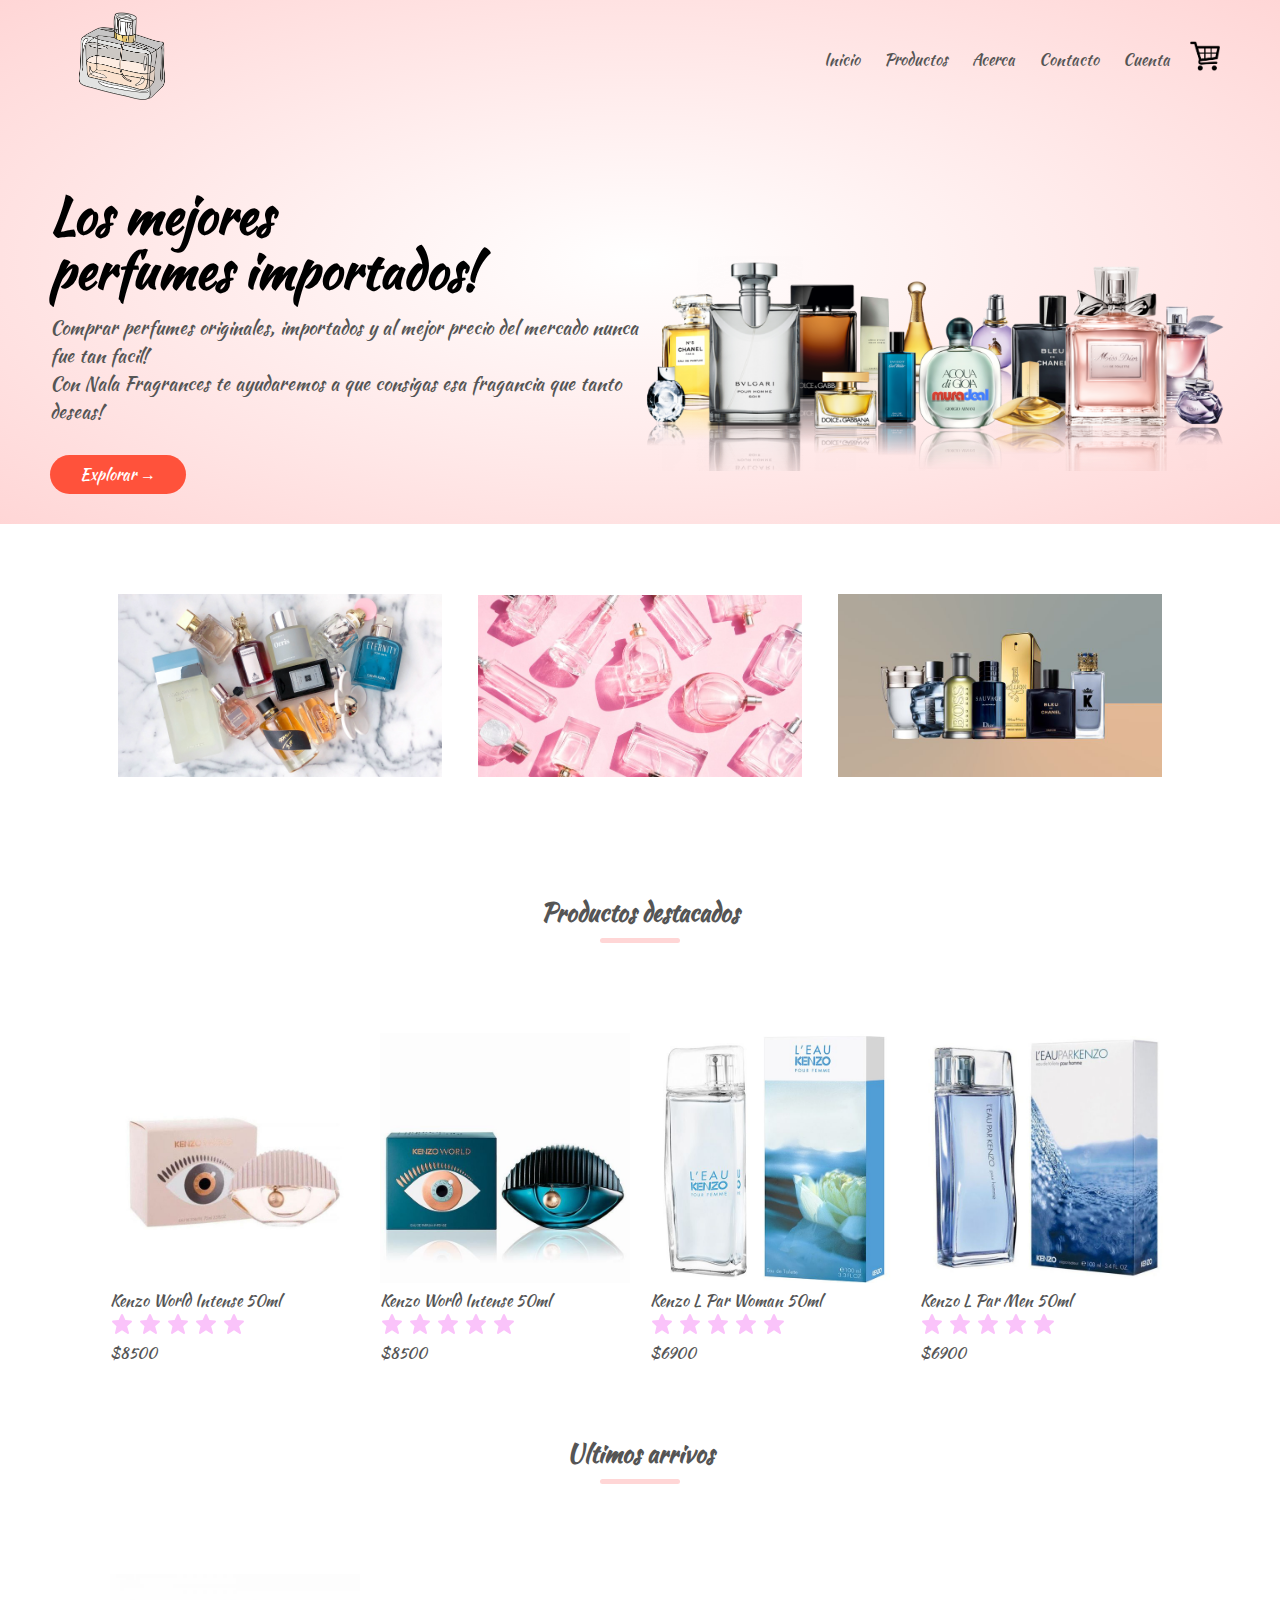
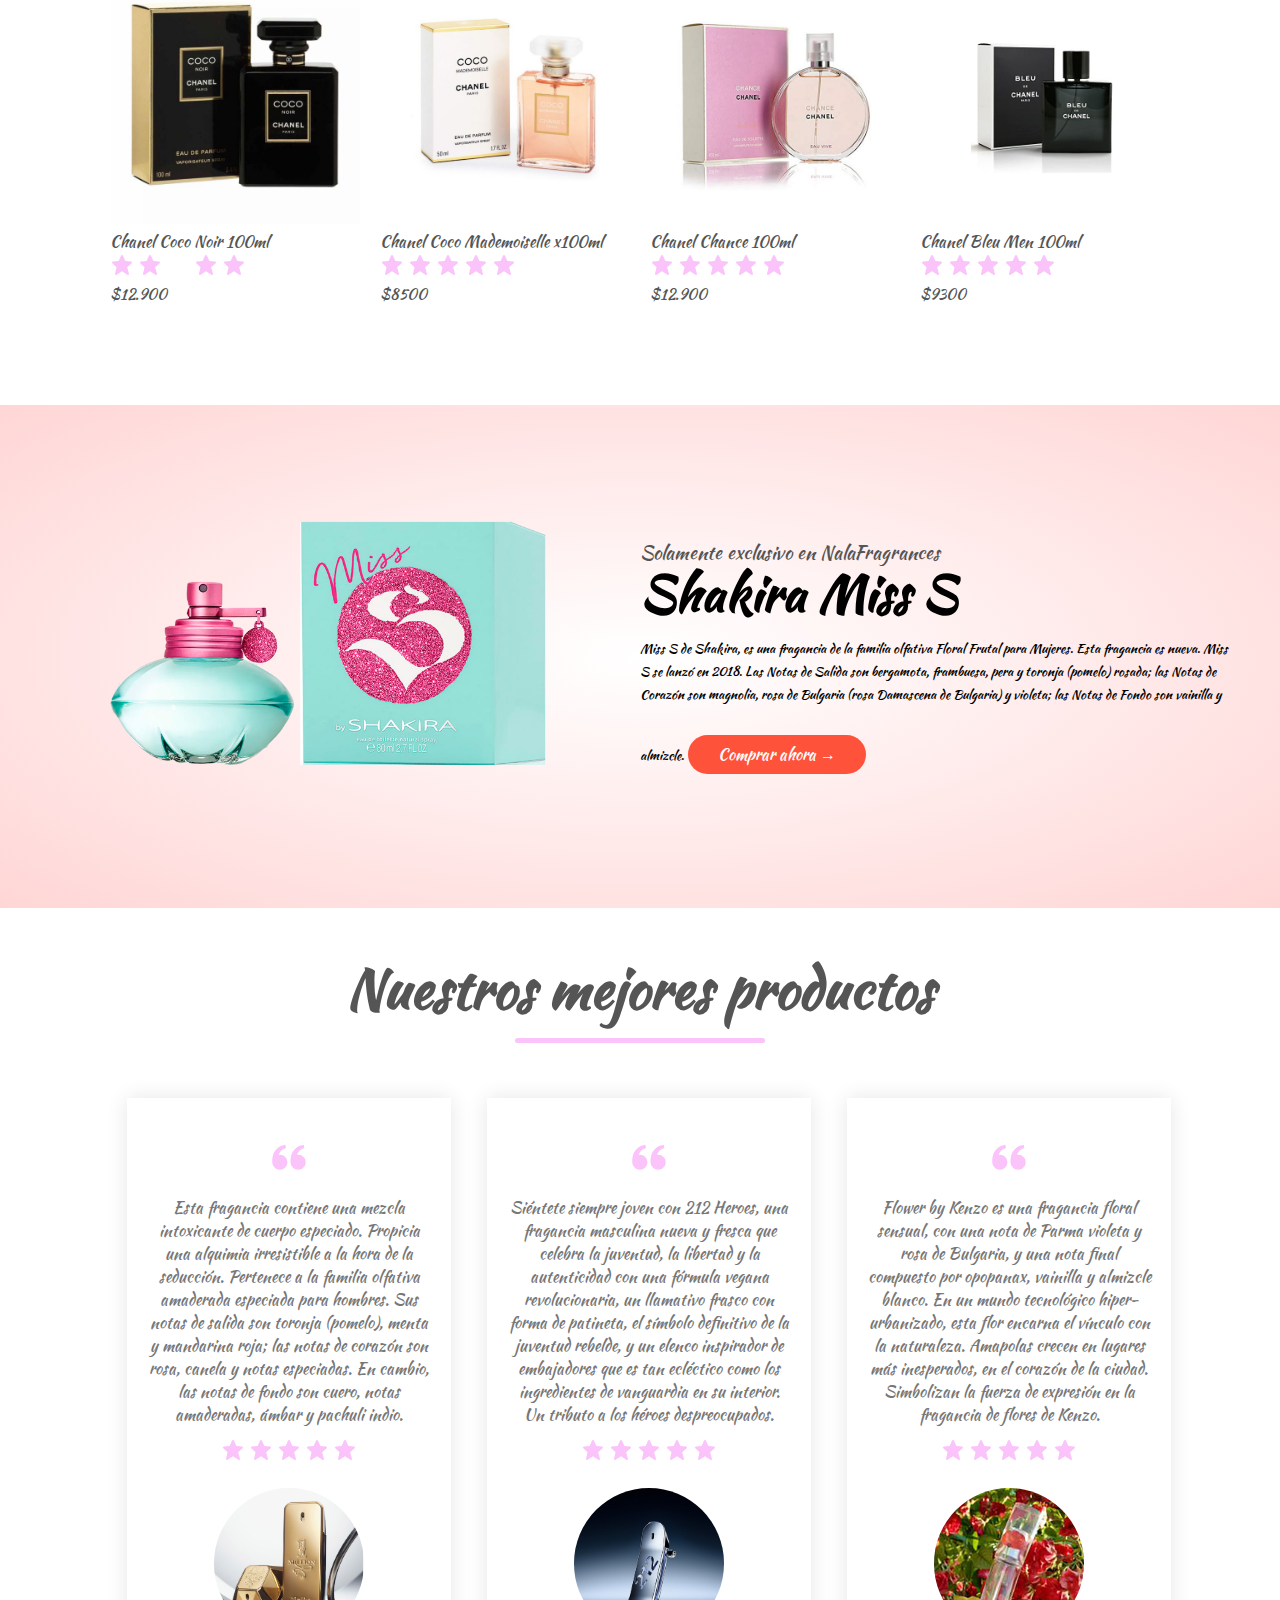
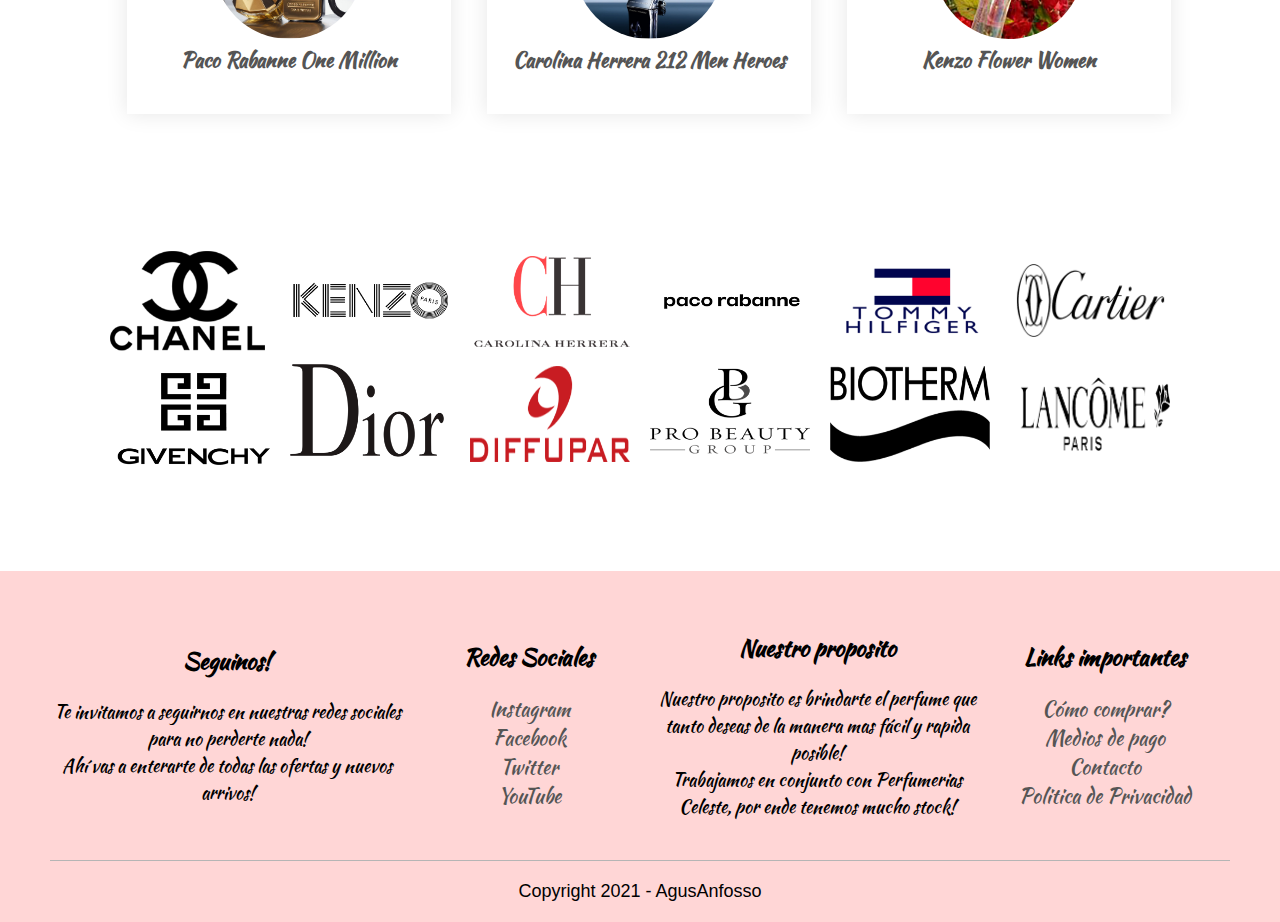
==== commit 0cc28075: "Add files via upload" ====
--- a/Code/index.html
+++ b/Code/index.html
@@ -19,15 +19,15 @@
     <div class="container">
       <div class="navbar">
         <div class="logo">
-          <img src="images/logo.png" alt="logo" width="125px" class="logo">
+          <a href="index.html"><img src="images/logo.png" alt="logo" width="125px" class="logo"></a>
         </div>
         <nav>
           <ul id= "MenuItems">
-            <li> <a href="">Inicio</a></li>
-            <li> <a href="">Productos</a></li>
-            <li> <a href="">Acerca</a></li>
-            <li> <a href="">Contacto</a></li>
-            <li> <a href="">Cuenta</a></li>
+            <li> <a href="index.html">Inicio</a></li>
+            <li> <a href="products.html">Productos</a></li>
+            <li> <a href="reforma.html">Acerca</a></li>
+            <li> <a href="reforma.html">Contacto</a></li>
+            <li> <a href="reforma.html">Cuenta</a></li>
           </ul>
         </nav>
         <a href="carrito.html"><img src="images/cart.png" width="30px" height="30px"> </a>
@@ -70,47 +70,47 @@
     <H2 class="title"> Productos destacados</H2>
     <div class="row">
   <!---------------------------------------------------------------FOTO 1--------------------------------------------------------------------------------------------->
-      <div class="col-4">
-        <img src="images/Kenzo World Woman.jpg">
-        <h4> Kenzo World Woman 50ml</h4>
-        <div class="rating">
-          <svg id="star" xmlns="http://www.w3.org/2000/svg" width="24" height="24" viewBox="0 0 24 24"
-            style="fill:rgba(250, 195, 250);transform:-ms-filter;">
-            <path
-              d="M21.947,9.179c-0.129-0.378-0.47-0.645-0.868-0.676L15.378,8.05l-2.467-5.461C12.75,2.23,12.393,2,12,2 s-0.75,0.23-0.911,0.588L8.622,8.05L2.921,8.503C2.53,8.534,2.193,8.791,2.06,9.16s-0.039,0.782,0.242,1.056l4.213,4.107 l-1.49,6.452c-0.092,0.399,0.069,0.814,0.406,1.047C5.603,21.94,5.801,22,6,22c0.193,0,0.387-0.056,0.555-0.168L12,18.202 l5.445,3.63c0.348,0.232,0.805,0.223,1.145-0.024c0.338-0.247,0.487-0.68,0.372-1.082l-1.829-6.4l4.536-4.082 C21.966,9.976,22.075,9.558,21.947,9.179z">
-            </path>
-          </svg>
-          <svg xmlns="http://www.w3.org/2000/svg" width="24" height="24" viewBox="0 0 24 24"
-            style="fill:rgb(250, 195, 250);transform:-ms-filter;">
-            <path
-              d="M21.947,9.179c-0.129-0.378-0.47-0.645-0.868-0.676L15.378,8.05l-2.467-5.461C12.75,2.23,12.393,2,12,2 s-0.75,0.23-0.911,0.588L8.622,8.05L2.921,8.503C2.53,8.534,2.193,8.791,2.06,9.16s-0.039,0.782,0.242,1.056l4.213,4.107 l-1.49,6.452c-0.092,0.399,0.069,0.814,0.406,1.047C5.603,21.94,5.801,22,6,22c0.193,0,0.387-0.056,0.555-0.168L12,18.202 l5.445,3.63c0.348,0.232,0.805,0.223,1.145-0.024c0.338-0.247,0.487-0.68,0.372-1.082l-1.829-6.4l4.536-4.082 C21.966,9.976,22.075,9.558,21.947,9.179z">
-            </path>
-          </svg>
-          <svg xmlns="http://www.w3.org/2000/svg" width="24" height="24" viewBox="0 0 24 24"
-            style="fill:rgba(250, 195, 250);transform:-ms-filter;">
-            <path
-              d="M21.947,9.179c-0.129-0.378-0.47-0.645-0.868-0.676L15.378,8.05l-2.467-5.461C12.75,2.23,12.393,2,12,2 s-0.75,0.23-0.911,0.588L8.622,8.05L2.921,8.503C2.53,8.534,2.193,8.791,2.06,9.16s-0.039,0.782,0.242,1.056l4.213,4.107 l-1.49,6.452c-0.092,0.399,0.069,0.814,0.406,1.047C5.603,21.94,5.801,22,6,22c0.193,0,0.387-0.056,0.555-0.168L12,18.202 l5.445,3.63c0.348,0.232,0.805,0.223,1.145-0.024c0.338-0.247,0.487-0.68,0.372-1.082l-1.829-6.4l4.536-4.082 C21.966,9.976,22.075,9.558,21.947,9.179z">
-            </path>
-          </svg>
-          <svg xmlns="http://www.w3.org/2000/svg" width="24" height="24" viewBox="0 0 24 24"
-            style="fill:rgba(250, 195, 250);transform:-ms-filter;">
-            <path
-              d="M21.947,9.179c-0.129-0.378-0.47-0.645-0.868-0.676L15.378,8.05l-2.467-5.461C12.75,2.23,12.393,2,12,2 s-0.75,0.23-0.911,0.588L8.622,8.05L2.921,8.503C2.53,8.534,2.193,8.791,2.06,9.16s-0.039,0.782,0.242,1.056l4.213,4.107 l-1.49,6.452c-0.092,0.399,0.069,0.814,0.406,1.047C5.603,21.94,5.801,22,6,22c0.193,0,0.387-0.056,0.555-0.168L12,18.202 l5.445,3.63c0.348,0.232,0.805,0.223,1.145-0.024c0.338-0.247,0.487-0.68,0.372-1.082l-1.829-6.4l4.536-4.082 C21.966,9.976,22.075,9.558,21.947,9.179z">
-            </path>
-          </svg>
-          <svg xmlns="http://www.w3.org/2000/svg" width="24" height="24" viewBox="0 0 24 24"
-            style="fill:rgba(250, 195, 250);transform:-ms-filter;">
-            <path
-              d="M21.947,9.179c-0.129-0.378-0.47-0.645-0.868-0.676L15.378,8.05l-2.467-5.461C12.75,2.23,12.393,2,12,2 s-0.75,0.23-0.911,0.588L8.622,8.05L2.921,8.503C2.53,8.534,2.193,8.791,2.06,9.16s-0.039,0.782,0.242,1.056l4.213,4.107 l-1.49,6.452c-0.092,0.399,0.069,0.814,0.406,1.047C5.603,21.94,5.801,22,6,22c0.193,0,0.387-0.056,0.555-0.168L12,18.202 l5.445,3.63c0.348,0.232,0.805,0.223,1.145-0.024c0.338-0.247,0.487-0.68,0.372-1.082l-1.829-6.4l4.536-4.082 C21.966,9.976,22.075,9.558,21.947,9.179z">
-            </path>
-          </svg>
-        </div>
-        <p> $9200</p>
-      </div>
-
+<div class="col-4">
+  <a href="product-details.html"><img src="images/Kenzo World Woman.jpg"></a>
+  
+  <h4> Kenzo World Intense 50ml</h4>
+  <div class="rating">
+    <svg xmlns="http://www.w3.org/2000/svg" id="star" width="24" height="24" viewBox="0 0 24 24"
+      style="fill:rgba(250, 195, 250);transform:-ms-filter;">
+      <path
+        d="M21.947,9.179c-0.129-0.378-0.47-0.645-0.868-0.676L15.378,8.05l-2.467-5.461C12.75,2.23,12.393,2,12,2 s-0.75,0.23-0.911,0.588L8.622,8.05L2.921,8.503C2.53,8.534,2.193,8.791,2.06,9.16s-0.039,0.782,0.242,1.056l4.213,4.107 l-1.49,6.452c-0.092,0.399,0.069,0.814,0.406,1.047C5.603,21.94,5.801,22,6,22c0.193,0,0.387-0.056,0.555-0.168L12,18.202 l5.445,3.63c0.348,0.232,0.805,0.223,1.145-0.024c0.338-0.247,0.487-0.68,0.372-1.082l-1.829-6.4l4.536-4.082 C21.966,9.976,22.075,9.558,21.947,9.179z">
+      </path>
+    </svg>
+    <svg xmlns="http://www.w3.org/2000/svg" width="24" height="24" viewBox="0 0 24 24"
+      style="fill:rgba(250, 195, 250);transform:-ms-filter;">
+      <path
+        d="M21.947,9.179c-0.129-0.378-0.47-0.645-0.868-0.676L15.378,8.05l-2.467-5.461C12.75,2.23,12.393,2,12,2 s-0.75,0.23-0.911,0.588L8.622,8.05L2.921,8.503C2.53,8.534,2.193,8.791,2.06,9.16s-0.039,0.782,0.242,1.056l4.213,4.107 l-1.49,6.452c-0.092,0.399,0.069,0.814,0.406,1.047C5.603,21.94,5.801,22,6,22c0.193,0,0.387-0.056,0.555-0.168L12,18.202 l5.445,3.63c0.348,0.232,0.805,0.223,1.145-0.024c0.338-0.247,0.487-0.68,0.372-1.082l-1.829-6.4l4.536-4.082 C21.966,9.976,22.075,9.558,21.947,9.179z">
+      </path>
+    </svg>
+    <svg xmlns="http://www.w3.org/2000/svg" width="24" height="24" viewBox="0 0 24 24"
+      style="fill:rgba(250, 195, 250);transform:-ms-filter;">
+      <path
+        d="M21.947,9.179c-0.129-0.378-0.47-0.645-0.868-0.676L15.378,8.05l-2.467-5.461C12.75,2.23,12.393,2,12,2 s-0.75,0.23-0.911,0.588L8.622,8.05L2.921,8.503C2.53,8.534,2.193,8.791,2.06,9.16s-0.039,0.782,0.242,1.056l4.213,4.107 l-1.49,6.452c-0.092,0.399,0.069,0.814,0.406,1.047C5.603,21.94,5.801,22,6,22c0.193,0,0.387-0.056,0.555-0.168L12,18.202 l5.445,3.63c0.348,0.232,0.805,0.223,1.145-0.024c0.338-0.247,0.487-0.68,0.372-1.082l-1.829-6.4l4.536-4.082 C21.966,9.976,22.075,9.558,21.947,9.179z">
+      </path>
+    </svg>
+    <svg xmlns="http://www.w3.org/2000/svg" width="24" height="24" viewBox="0 0 24 24"
+      style="fill:rgba(250, 195, 250);transform:-ms-filter;">
+      <path
+        d="M21.947,9.179c-0.129-0.378-0.47-0.645-0.868-0.676L15.378,8.05l-2.467-5.461C12.75,2.23,12.393,2,12,2 s-0.75,0.23-0.911,0.588L8.622,8.05L2.921,8.503C2.53,8.534,2.193,8.791,2.06,9.16s-0.039,0.782,0.242,1.056l4.213,4.107 l-1.49,6.452c-0.092,0.399,0.069,0.814,0.406,1.047C5.603,21.94,5.801,22,6,22c0.193,0,0.387-0.056,0.555-0.168L12,18.202 l5.445,3.63c0.348,0.232,0.805,0.223,1.145-0.024c0.338-0.247,0.487-0.68,0.372-1.082l-1.829-6.4l4.536-4.082 C21.966,9.976,22.075,9.558,21.947,9.179z">
+      </path>
+    </svg>
+    <svg xmlns="http://www.w3.org/2000/svg" width="24" height="24" viewBox="0 0 24 24"
+      style="fill:rgba(250, 195, 250);transform:-ms-filter;">
+      <path
+        d="M21.947,9.179c-0.129-0.378-0.47-0.645-0.868-0.676L15.378,8.05l-2.467-5.461C12.75,2.23,12.393,2,12,2 s-0.75,0.23-0.911,0.588L8.622,8.05L2.921,8.503C2.53,8.534,2.193,8.791,2.06,9.16s-0.039,0.782,0.242,1.056l4.213,4.107 l-1.49,6.452c-0.092,0.399,0.069,0.814,0.406,1.047C5.603,21.94,5.801,22,6,22c0.193,0,0.387-0.056,0.555-0.168L12,18.202 l5.445,3.63c0.348,0.232,0.805,0.223,1.145-0.024c0.338-0.247,0.487-0.68,0.372-1.082l-1.829-6.4l4.536-4.082 C21.966,9.976,22.075,9.558,21.947,9.179z">
+      </path>
+    </svg>
+  </div>
+  <p> $8500</p>
+</div>
 <!---------------------------------------------------------------FOTO2--------------------------------------------------------------------------------------------->
       <div class="col-4">
-        <img src="images/Kenzo World Intense.jpg">
+        <a href="reforma.html"><img src="images/Kenzo World Intense.jpg"></a>
         <h4> Kenzo World Intense 50ml</h4>
         <div class="rating">
           <svg xmlns="http://www.w3.org/2000/svg" id="star" width="24" height="24" viewBox="0 0 24 24"
@@ -148,7 +148,7 @@
       </div>
   <!---------------------------------------------------------------FOTO3--------------------------------------------------------------------------------------------->
       <div class="col-4">
-        <img src="images/Kenzo L Par Woman x50.jpg">
+        <a href="reforma.html"><img src="images/Kenzo L Par Woman x50.jpg"></a>
         <h4> Kenzo L Par Woman 50ml</h4>
         <div class="rating">
           <svg xmlns="http://www.w3.org/2000/svg" id="star" width="24" height="24" viewBox="0 0 24 24"
@@ -186,7 +186,7 @@
       </div>
 <!---------------------------------------------------------------FOTO 4--------------------------------------------------------------------------------------------->
       <div class="col-4">
-        <img src="images/Kenzo L Par Men.jpg">
+      <a href="reforma.html"><img src="images/Kenzo L Par Men.jpg"></a>
         <h4> Kenzo L Par Men 50ml</h4>
         <div class="rating">
           <svg xmlns="http://www.w3.org/2000/svg" id="star" width="24" height="24" viewBox="0 0 24 24"
@@ -230,7 +230,7 @@
     <div class="row">
 <!---------------------------------------------------------------FOTO1--------------------------------------------------------------------------------------------->
       <div class="col-4">
-        <img src="images/Chanel Coco Noir.jpg" id="Foto1">
+        <a href="reforma.html"><img src="images/Chanel Coco Noir.jpg"></a>
         <h4> Chanel Coco Noir 100ml</h4>
         <div class="rating">
           <svg id="star" xmlns="http://www.w3.org/2000/svg" width="24" height="24" viewBox="0 0 24 24"
@@ -268,7 +268,7 @@
       </div>
 <!---------------------------------------------------------------FOTO 2--------------------------------------------------------------------------------------------->
       <div class="col-4">
-        <img src="images/Chanel Coco Mademoiselle.jpg" id="Foto2">
+        <a href="reforma.html"><img src="images/Chanel Coco Mademoiselle.jpg" id="Foto2"></a>
         <h4> Chanel Coco Mademoiselle x100ml</h4>
         <div class="rating">
           <svg xmlns="http://www.w3.org/2000/svg" id="star" width="24" height="24" viewBox="0 0 24 24"
@@ -306,7 +306,7 @@
       </div>
 <!---------------------------------------------------------------FOTO 3--------------------------------------------------------------------------------------------->
       <div class="col-4">
-        <img src="images/Chanel Chance.jpg" id="Foto3">
+        <a href="reforma.html"><img src="images/Chanel Chance.jpg" id="Foto3"></a>
         <h4> Chanel Chance 100ml</h4>
         <div class="rating">
           <svg xmlns="http://www.w3.org/2000/svg" id="star" width="24" height="24" viewBox="0 0 24 24"
@@ -344,7 +344,7 @@
       </div>
   <!---------------------------------------------------------------FOTO 4--------------------------------------------------------------------------------------------->
       <div class="col-4">
-        <img src="images/Chanel Bleu Men.jpg" id="Foto4">
+        <a href="reforma.html"><img src="images/Chanel Bleu Men.jpg" id="Foto4"></a>
         <h4> Chanel Bleu Men 100ml</h4>
         <div class="rating">
           <svg xmlns="http://www.w3.org/2000/svg" id="star" width="24" height="24" viewBox="0 0 24 24"
@@ -400,7 +400,7 @@
             Las Notas de Salida son bergamota, frambuesa, pera y toronja (pomelo) rosada; las Notas de Corazón son
             magnolia, rosa de
             Bulgaria (rosa Damascena de Bulgaria) y violeta; las Notas de Fondo son vainilla y almizcle.</small>
-          <a href="" class="btn"> Comprar ahora &#8594</a>
+          <a href="reforma.html" class="btn"> Comprar ahora &#8594</a>
         </div>
       </div>
     </div>
@@ -411,7 +411,7 @@
       <H2 class="mejores">Nuestros mejores productos</H2>
       <div class="row">
 <!---------------------------------------------------------------TESTIMONIO 1--------------------------------------------------------------------------------------------->
-        <div class="col-3">
+  <a href="reforma.html"> <div class="col-3">
           <svg xmlns="http://www.w3.org/2000/svg" width="40" height="40" viewBox="0 0 24 24"
             style="fill:rgb(250, 195, 250);transform:-ms-filter;">
             <path
@@ -459,105 +459,111 @@
           </div>
           <img src="images/Paco Rabanne One Million.jpg">
           <h3>Paco Rabanne One Million</h3>
-        </div>
+          </a>
+        </div>   
+ 
 
       <!---------------------------------------------------------------TESTIMONIO 2--------------------------------------------------------------------------------------------->
-        <div class="col-3">
-          <svg xmlns="http://www.w3.org/2000/svg" width="40" height="40" viewBox="0 0 24 24"
-            style="fill:rgb(250, 195, 250);transform:-ms-filter;">
-            <path
-              d="M6.5 10c-.223 0-.437.034-.65.065.069-.232.14-.468.254-.68.114-.308.292-.575.469-.844.148-.291.409-.488.601-.737.201-.242.475-.403.692-.604.213-.21.492-.315.714-.463.232-.133.434-.28.65-.35.208-.086.39-.16.539-.222.302-.125.474-.197.474-.197L9.758 4.03c0 0-.218.052-.597.144C8.97 4.222 8.737 4.278 8.472 4.345c-.271.05-.56.187-.882.312C7.272 4.799 6.904 4.895 6.562 5.123c-.344.218-.741.4-1.091.692C5.132 6.116 4.723 6.377 4.421 6.76c-.33.358-.656.734-.909 1.162C3.219 8.33 3.02 8.778 2.81 9.221c-.19.443-.343.896-.468 1.336-.237.882-.343 1.72-.384 2.437-.034.718-.014 1.315.028 1.747.015.204.043.402.063.539.017.109.025.168.025.168l.026-.006C2.535 17.474 4.338 19 6.5 19c2.485 0 4.5-2.015 4.5-4.5S8.985 10 6.5 10zM17.5 10c-.223 0-.437.034-.65.065.069-.232.14-.468.254-.68.114-.308.292-.575.469-.844.148-.291.409-.488.601-.737.201-.242.475-.403.692-.604.213-.21.492-.315.714-.463.232-.133.434-.28.65-.35.208-.086.39-.16.539-.222.302-.125.474-.197.474-.197L20.758 4.03c0 0-.218.052-.597.144-.191.048-.424.104-.689.171-.271.05-.56.187-.882.312-.317.143-.686.238-1.028.467-.344.218-.741.4-1.091.692-.339.301-.748.562-1.05.944-.33.358-.656.734-.909 1.162C14.219 8.33 14.02 8.778 13.81 9.221c-.19.443-.343.896-.468 1.336-.237.882-.343 1.72-.384 2.437-.034.718-.014 1.315.028 1.747.015.204.043.402.063.539.017.109.025.168.025.168l.026-.006C13.535 17.474 15.338 19 17.5 19c2.485 0 4.5-2.015 4.5-4.5S19.985 10 17.5 10z">
-            </path>
-          </svg>
-          <p>Siéntete siempre joven con 212 Heroes, una fragancia masculina nueva y fresca que celebra la juventud, la
-            libertad y la
-            autenticidad con una fórmula vegana revolucionaria, un llamativo frasco con forma de patineta, el símbolo
-            definitivo de
-            la juventud rebelde, y un elenco inspirador de embajadores que es tan ecléctico como los ingredientes de
-            vanguardia en
-            su interior. Un tributo a los héroes despreocupados.</p>
-          <div class="rating">
-            <svg xmlns="http://www.w3.org/2000/svg" id="star" width="24" height="24" viewBox="0 0 24 24"
-              style="fill:rgb(250, 195, 250);transform:-ms-filter;">
-              <path
-                d="M21.947,9.179c-0.129-0.378-0.47-0.645-0.868-0.676L15.378,8.05l-2.467-5.461C12.75,2.23,12.393,2,12,2 s-0.75,0.23-0.911,0.588L8.622,8.05L2.921,8.503C2.53,8.534,2.193,8.791,2.06,9.16s-0.039,0.782,0.242,1.056l4.213,4.107 l-1.49,6.452c-0.092,0.399,0.069,0.814,0.406,1.047C5.603,21.94,5.801,22,6,22c0.193,0,0.387-0.056,0.555-0.168L12,18.202 l5.445,3.63c0.348,0.232,0.805,0.223,1.145-0.024c0.338-0.247,0.487-0.68,0.372-1.082l-1.829-6.4l4.536-4.082 C21.966,9.976,22.075,9.558,21.947,9.179z">
-              </path>
-            </svg>
-            <svg xmlns="http://www.w3.org/2000/svg" width="24" height="24" viewBox="0 0 24 24"
-              style="fill:rgb(250, 195, 250);transform:-ms-filter;">
-              <path
-                d="M21.947,9.179c-0.129-0.378-0.47-0.645-0.868-0.676L15.378,8.05l-2.467-5.461C12.75,2.23,12.393,2,12,2 s-0.75,0.23-0.911,0.588L8.622,8.05L2.921,8.503C2.53,8.534,2.193,8.791,2.06,9.16s-0.039,0.782,0.242,1.056l4.213,4.107 l-1.49,6.452c-0.092,0.399,0.069,0.814,0.406,1.047C5.603,21.94,5.801,22,6,22c0.193,0,0.387-0.056,0.555-0.168L12,18.202 l5.445,3.63c0.348,0.232,0.805,0.223,1.145-0.024c0.338-0.247,0.487-0.68,0.372-1.082l-1.829-6.4l4.536-4.082 C21.966,9.976,22.075,9.558,21.947,9.179z">
-              </path>
-            </svg>
-            <svg xmlns="http://www.w3.org/2000/svg" width="24" height="24" viewBox="0 0 24 24"
-              style="fill:rgb(250, 195, 250);transform:-ms-filter;">
-              <path
-                d="M21.947,9.179c-0.129-0.378-0.47-0.645-0.868-0.676L15.378,8.05l-2.467-5.461C12.75,2.23,12.393,2,12,2 s-0.75,0.23-0.911,0.588L8.622,8.05L2.921,8.503C2.53,8.534,2.193,8.791,2.06,9.16s-0.039,0.782,0.242,1.056l4.213,4.107 l-1.49,6.452c-0.092,0.399,0.069,0.814,0.406,1.047C5.603,21.94,5.801,22,6,22c0.193,0,0.387-0.056,0.555-0.168L12,18.202 l5.445,3.63c0.348,0.232,0.805,0.223,1.145-0.024c0.338-0.247,0.487-0.68,0.372-1.082l-1.829-6.4l4.536-4.082 C21.966,9.976,22.075,9.558,21.947,9.179z">
-              </path>
-            </svg>
-            <svg xmlns="http://www.w3.org/2000/svg" width="24" height="24" viewBox="0 0 24 24"
-              style="fill:rgb(250, 195, 250);transform:-ms-filter;">
-              <path
-                d="M21.947,9.179c-0.129-0.378-0.47-0.645-0.868-0.676L15.378,8.05l-2.467-5.461C12.75,2.23,12.393,2,12,2 s-0.75,0.23-0.911,0.588L8.622,8.05L2.921,8.503C2.53,8.534,2.193,8.791,2.06,9.16s-0.039,0.782,0.242,1.056l4.213,4.107 l-1.49,6.452c-0.092,0.399,0.069,0.814,0.406,1.047C5.603,21.94,5.801,22,6,22c0.193,0,0.387-0.056,0.555-0.168L12,18.202 l5.445,3.63c0.348,0.232,0.805,0.223,1.145-0.024c0.338-0.247,0.487-0.68,0.372-1.082l-1.829-6.4l4.536-4.082 C21.966,9.976,22.075,9.558,21.947,9.179z">
-              </path>
-            </svg>
-            <svg xmlns="http://www.w3.org/2000/svg" width="24" height="24" viewBox="0 0 24 24"
-              style="fill:rgb(250, 195, 250);transform:-ms-filter;">
-              <path
-                d="M21.947,9.179c-0.129-0.378-0.47-0.645-0.868-0.676L15.378,8.05l-2.467-5.461C12.75,2.23,12.393,2,12,2 s-0.75,0.23-0.911,0.588L8.622,8.05L2.921,8.503C2.53,8.534,2.193,8.791,2.06,9.16s-0.039,0.782,0.242,1.056l4.213,4.107 l-1.49,6.452c-0.092,0.399,0.069,0.814,0.406,1.047C5.603,21.94,5.801,22,6,22c0.193,0,0.387-0.056,0.555-0.168L12,18.202 l5.445,3.63c0.348,0.232,0.805,0.223,1.145-0.024c0.338-0.247,0.487-0.68,0.372-1.082l-1.829-6.4l4.536-4.082 C21.966,9.976,22.075,9.558,21.947,9.179z">
-              </path>
-            </svg>
-          </div>
-          <img src="images/Carolina Herrera.jpg">
-          <h3>Carolina Herrera 212 Men Heroes</h3>
+      <a href="reforma.html"><div class="col-3">
+        <svg xmlns="http://www.w3.org/2000/svg" width="40" height="40" viewBox="0 0 24 24"
+          style="fill:rgb(250, 195, 250);transform:-ms-filter;">
+          <path
+            d="M6.5 10c-.223 0-.437.034-.65.065.069-.232.14-.468.254-.68.114-.308.292-.575.469-.844.148-.291.409-.488.601-.737.201-.242.475-.403.692-.604.213-.21.492-.315.714-.463.232-.133.434-.28.65-.35.208-.086.39-.16.539-.222.302-.125.474-.197.474-.197L9.758 4.03c0 0-.218.052-.597.144C8.97 4.222 8.737 4.278 8.472 4.345c-.271.05-.56.187-.882.312C7.272 4.799 6.904 4.895 6.562 5.123c-.344.218-.741.4-1.091.692C5.132 6.116 4.723 6.377 4.421 6.76c-.33.358-.656.734-.909 1.162C3.219 8.33 3.02 8.778 2.81 9.221c-.19.443-.343.896-.468 1.336-.237.882-.343 1.72-.384 2.437-.034.718-.014 1.315.028 1.747.015.204.043.402.063.539.017.109.025.168.025.168l.026-.006C2.535 17.474 4.338 19 6.5 19c2.485 0 4.5-2.015 4.5-4.5S8.985 10 6.5 10zM17.5 10c-.223 0-.437.034-.65.065.069-.232.14-.468.254-.68.114-.308.292-.575.469-.844.148-.291.409-.488.601-.737.201-.242.475-.403.692-.604.213-.21.492-.315.714-.463.232-.133.434-.28.65-.35.208-.086.39-.16.539-.222.302-.125.474-.197.474-.197L20.758 4.03c0 0-.218.052-.597.144-.191.048-.424.104-.689.171-.271.05-.56.187-.882.312-.317.143-.686.238-1.028.467-.344.218-.741.4-1.091.692-.339.301-.748.562-1.05.944-.33.358-.656.734-.909 1.162C14.219 8.33 14.02 8.778 13.81 9.221c-.19.443-.343.896-.468 1.336-.237.882-.343 1.72-.384 2.437-.034.718-.014 1.315.028 1.747.015.204.043.402.063.539.017.109.025.168.025.168l.026-.006C13.535 17.474 15.338 19 17.5 19c2.485 0 4.5-2.015 4.5-4.5S19.985 10 17.5 10z">
+          </path>
+        </svg>
+        <p>Siéntete siempre joven con 212 Heroes, una fragancia masculina nueva y fresca que celebra la juventud, la
+          libertad y la
+          autenticidad con una fórmula vegana revolucionaria, un llamativo frasco con forma de patineta, el símbolo
+          definitivo de
+          la juventud rebelde, y un elenco inspirador de embajadores que es tan ecléctico como los ingredientes de
+          vanguardia en
+          su interior. Un tributo a los héroes despreocupados.</p>
+        <div class="rating">
+          <svg xmlns="http://www.w3.org/2000/svg" id="star" width="24" height="24" viewBox="0 0 24 24"
+            style="fill:rgb(250, 195, 250);transform:-ms-filter;">
+            <path
+              d="M21.947,9.179c-0.129-0.378-0.47-0.645-0.868-0.676L15.378,8.05l-2.467-5.461C12.75,2.23,12.393,2,12,2 s-0.75,0.23-0.911,0.588L8.622,8.05L2.921,8.503C2.53,8.534,2.193,8.791,2.06,9.16s-0.039,0.782,0.242,1.056l4.213,4.107 l-1.49,6.452c-0.092,0.399,0.069,0.814,0.406,1.047C5.603,21.94,5.801,22,6,22c0.193,0,0.387-0.056,0.555-0.168L12,18.202 l5.445,3.63c0.348,0.232,0.805,0.223,1.145-0.024c0.338-0.247,0.487-0.68,0.372-1.082l-1.829-6.4l4.536-4.082 C21.966,9.976,22.075,9.558,21.947,9.179z">
+            </path>
+          </svg>
+          <svg xmlns="http://www.w3.org/2000/svg" width="24" height="24" viewBox="0 0 24 24"
+            style="fill:rgb(250, 195, 250);transform:-ms-filter;">
+            <path
+              d="M21.947,9.179c-0.129-0.378-0.47-0.645-0.868-0.676L15.378,8.05l-2.467-5.461C12.75,2.23,12.393,2,12,2 s-0.75,0.23-0.911,0.588L8.622,8.05L2.921,8.503C2.53,8.534,2.193,8.791,2.06,9.16s-0.039,0.782,0.242,1.056l4.213,4.107 l-1.49,6.452c-0.092,0.399,0.069,0.814,0.406,1.047C5.603,21.94,5.801,22,6,22c0.193,0,0.387-0.056,0.555-0.168L12,18.202 l5.445,3.63c0.348,0.232,0.805,0.223,1.145-0.024c0.338-0.247,0.487-0.68,0.372-1.082l-1.829-6.4l4.536-4.082 C21.966,9.976,22.075,9.558,21.947,9.179z">
+            </path>
+          </svg>
+          <svg xmlns="http://www.w3.org/2000/svg" width="24" height="24" viewBox="0 0 24 24"
+            style="fill:rgb(250, 195, 250);transform:-ms-filter;">
+            <path
+              d="M21.947,9.179c-0.129-0.378-0.47-0.645-0.868-0.676L15.378,8.05l-2.467-5.461C12.75,2.23,12.393,2,12,2 s-0.75,0.23-0.911,0.588L8.622,8.05L2.921,8.503C2.53,8.534,2.193,8.791,2.06,9.16s-0.039,0.782,0.242,1.056l4.213,4.107 l-1.49,6.452c-0.092,0.399,0.069,0.814,0.406,1.047C5.603,21.94,5.801,22,6,22c0.193,0,0.387-0.056,0.555-0.168L12,18.202 l5.445,3.63c0.348,0.232,0.805,0.223,1.145-0.024c0.338-0.247,0.487-0.68,0.372-1.082l-1.829-6.4l4.536-4.082 C21.966,9.976,22.075,9.558,21.947,9.179z">
+            </path>
+          </svg>
+          <svg xmlns="http://www.w3.org/2000/svg" width="24" height="24" viewBox="0 0 24 24"
+            style="fill:rgb(250, 195, 250);transform:-ms-filter;">
+            <path
+              d="M21.947,9.179c-0.129-0.378-0.47-0.645-0.868-0.676L15.378,8.05l-2.467-5.461C12.75,2.23,12.393,2,12,2 s-0.75,0.23-0.911,0.588L8.622,8.05L2.921,8.503C2.53,8.534,2.193,8.791,2.06,9.16s-0.039,0.782,0.242,1.056l4.213,4.107 l-1.49,6.452c-0.092,0.399,0.069,0.814,0.406,1.047C5.603,21.94,5.801,22,6,22c0.193,0,0.387-0.056,0.555-0.168L12,18.202 l5.445,3.63c0.348,0.232,0.805,0.223,1.145-0.024c0.338-0.247,0.487-0.68,0.372-1.082l-1.829-6.4l4.536-4.082 C21.966,9.976,22.075,9.558,21.947,9.179z">
+            </path>
+          </svg>
+          <svg xmlns="http://www.w3.org/2000/svg" width="24" height="24" viewBox="0 0 24 24"
+            style="fill:rgb(250, 195, 250);transform:-ms-filter;">
+            <path
+              d="M21.947,9.179c-0.129-0.378-0.47-0.645-0.868-0.676L15.378,8.05l-2.467-5.461C12.75,2.23,12.393,2,12,2 s-0.75,0.23-0.911,0.588L8.622,8.05L2.921,8.503C2.53,8.534,2.193,8.791,2.06,9.16s-0.039,0.782,0.242,1.056l4.213,4.107 l-1.49,6.452c-0.092,0.399,0.069,0.814,0.406,1.047C5.603,21.94,5.801,22,6,22c0.193,0,0.387-0.056,0.555-0.168L12,18.202 l5.445,3.63c0.348,0.232,0.805,0.223,1.145-0.024c0.338-0.247,0.487-0.68,0.372-1.082l-1.829-6.4l4.536-4.082 C21.966,9.976,22.075,9.558,21.947,9.179z">
+            </path>
+          </svg>
+        </div>
+        <img src="images/Carolina Herrera.jpg">
+        <h3>Carolina Herrera 212 Men Heroes</h3></a>  
+     
         </div>
 <!---------------------------------------------------------------TESTIMONIO 3--------------------------------------------------------------------------------------------->
-        <div class="col-3">
-          <svg xmlns="http://www.w3.org/2000/svg" width="40" height="40" viewBox="0 0 24 24"
-            style="fill:rgb(250, 195, 250);transform:-ms-filter;">
-            <path
-              d="M6.5 10c-.223 0-.437.034-.65.065.069-.232.14-.468.254-.68.114-.308.292-.575.469-.844.148-.291.409-.488.601-.737.201-.242.475-.403.692-.604.213-.21.492-.315.714-.463.232-.133.434-.28.65-.35.208-.086.39-.16.539-.222.302-.125.474-.197.474-.197L9.758 4.03c0 0-.218.052-.597.144C8.97 4.222 8.737 4.278 8.472 4.345c-.271.05-.56.187-.882.312C7.272 4.799 6.904 4.895 6.562 5.123c-.344.218-.741.4-1.091.692C5.132 6.116 4.723 6.377 4.421 6.76c-.33.358-.656.734-.909 1.162C3.219 8.33 3.02 8.778 2.81 9.221c-.19.443-.343.896-.468 1.336-.237.882-.343 1.72-.384 2.437-.034.718-.014 1.315.028 1.747.015.204.043.402.063.539.017.109.025.168.025.168l.026-.006C2.535 17.474 4.338 19 6.5 19c2.485 0 4.5-2.015 4.5-4.5S8.985 10 6.5 10zM17.5 10c-.223 0-.437.034-.65.065.069-.232.14-.468.254-.68.114-.308.292-.575.469-.844.148-.291.409-.488.601-.737.201-.242.475-.403.692-.604.213-.21.492-.315.714-.463.232-.133.434-.28.65-.35.208-.086.39-.16.539-.222.302-.125.474-.197.474-.197L20.758 4.03c0 0-.218.052-.597.144-.191.048-.424.104-.689.171-.271.05-.56.187-.882.312-.317.143-.686.238-1.028.467-.344.218-.741.4-1.091.692-.339.301-.748.562-1.05.944-.33.358-.656.734-.909 1.162C14.219 8.33 14.02 8.778 13.81 9.221c-.19.443-.343.896-.468 1.336-.237.882-.343 1.72-.384 2.437-.034.718-.014 1.315.028 1.747.015.204.043.402.063.539.017.109.025.168.025.168l.026-.006C13.535 17.474 15.338 19 17.5 19c2.485 0 4.5-2.015 4.5-4.5S19.985 10 17.5 10z">
-            </path>
-          </svg>
-          <p>Flower by Kenzo es una fragancia floral sensual, con una nota de Parma violeta y rosa de Bulgaria, y una
-            nota final compuesto por opopanax, vainilla y almizcle blanco. En un mundo tecnológico hiper-urbanizado,
-            esta flor encarna el vínculo con la naturaleza. Amapolas crecen en lugares más
-            inesperados, en el corazón de la ciudad. Simbolizan la fuerza de expresión en la
-            fragancia de flores de Kenzo.</p>
-          <div class="rating">
-            <svg xmlns="http://www.w3.org/2000/svg" id="star" width="24" height="24" viewBox="0 0 24 24"
-              style="fill:rgb(250, 195, 250);transform:-ms-filter;">
-              <path
-                d="M21.947,9.179c-0.129-0.378-0.47-0.645-0.868-0.676L15.378,8.05l-2.467-5.461C12.75,2.23,12.393,2,12,2 s-0.75,0.23-0.911,0.588L8.622,8.05L2.921,8.503C2.53,8.534,2.193,8.791,2.06,9.16s-0.039,0.782,0.242,1.056l4.213,4.107 l-1.49,6.452c-0.092,0.399,0.069,0.814,0.406,1.047C5.603,21.94,5.801,22,6,22c0.193,0,0.387-0.056,0.555-0.168L12,18.202 l5.445,3.63c0.348,0.232,0.805,0.223,1.145-0.024c0.338-0.247,0.487-0.68,0.372-1.082l-1.829-6.4l4.536-4.082 C21.966,9.976,22.075,9.558,21.947,9.179z">
-              </path>
-            </svg>
-            <svg xmlns="http://www.w3.org/2000/svg" width="24" height="24" viewBox="0 0 24 24"
-              style="fill:rgb(250, 195, 250);transform:-ms-filter;">
-              <path
-                d="M21.947,9.179c-0.129-0.378-0.47-0.645-0.868-0.676L15.378,8.05l-2.467-5.461C12.75,2.23,12.393,2,12,2 s-0.75,0.23-0.911,0.588L8.622,8.05L2.921,8.503C2.53,8.534,2.193,8.791,2.06,9.16s-0.039,0.782,0.242,1.056l4.213,4.107 l-1.49,6.452c-0.092,0.399,0.069,0.814,0.406,1.047C5.603,21.94,5.801,22,6,22c0.193,0,0.387-0.056,0.555-0.168L12,18.202 l5.445,3.63c0.348,0.232,0.805,0.223,1.145-0.024c0.338-0.247,0.487-0.68,0.372-1.082l-1.829-6.4l4.536-4.082 C21.966,9.976,22.075,9.558,21.947,9.179z">
-              </path>
-            </svg>
-            <svg xmlns="http://www.w3.org/2000/svg" width="24" height="24" viewBox="0 0 24 24"
-              style="fill:rgb(250, 195, 250);transform:-ms-filter;">
-              <path
-                d="M21.947,9.179c-0.129-0.378-0.47-0.645-0.868-0.676L15.378,8.05l-2.467-5.461C12.75,2.23,12.393,2,12,2 s-0.75,0.23-0.911,0.588L8.622,8.05L2.921,8.503C2.53,8.534,2.193,8.791,2.06,9.16s-0.039,0.782,0.242,1.056l4.213,4.107 l-1.49,6.452c-0.092,0.399,0.069,0.814,0.406,1.047C5.603,21.94,5.801,22,6,22c0.193,0,0.387-0.056,0.555-0.168L12,18.202 l5.445,3.63c0.348,0.232,0.805,0.223,1.145-0.024c0.338-0.247,0.487-0.68,0.372-1.082l-1.829-6.4l4.536-4.082 C21.966,9.976,22.075,9.558,21.947,9.179z">
-              </path>
-            </svg>
-            <svg xmlns="http://www.w3.org/2000/svg" width="24" height="24" viewBox="0 0 24 24"
-              style="fill:rgb(250, 195, 250);transform:-ms-filter;">
-              <path
-                d="M21.947,9.179c-0.129-0.378-0.47-0.645-0.868-0.676L15.378,8.05l-2.467-5.461C12.75,2.23,12.393,2,12,2 s-0.75,0.23-0.911,0.588L8.622,8.05L2.921,8.503C2.53,8.534,2.193,8.791,2.06,9.16s-0.039,0.782,0.242,1.056l4.213,4.107 l-1.49,6.452c-0.092,0.399,0.069,0.814,0.406,1.047C5.603,21.94,5.801,22,6,22c0.193,0,0.387-0.056,0.555-0.168L12,18.202 l5.445,3.63c0.348,0.232,0.805,0.223,1.145-0.024c0.338-0.247,0.487-0.68,0.372-1.082l-1.829-6.4l4.536-4.082 C21.966,9.976,22.075,9.558,21.947,9.179z">
-              </path>
-            </svg>
-            <svg xmlns="http://www.w3.org/2000/svg" width="24" height="24" viewBox="0 0 24 24"
-              style="fill:rgb(250, 195, 250);transform:-ms-filter;">
-              <path
-                d="M21.947,9.179c-0.129-0.378-0.47-0.645-0.868-0.676L15.378,8.05l-2.467-5.461C12.75,2.23,12.393,2,12,2 s-0.75,0.23-0.911,0.588L8.622,8.05L2.921,8.503C2.53,8.534,2.193,8.791,2.06,9.16s-0.039,0.782,0.242,1.056l4.213,4.107 l-1.49,6.452c-0.092,0.399,0.069,0.814,0.406,1.047C5.603,21.94,5.801,22,6,22c0.193,0,0.387-0.056,0.555-0.168L12,18.202 l5.445,3.63c0.348,0.232,0.805,0.223,1.145-0.024c0.338-0.247,0.487-0.68,0.372-1.082l-1.829-6.4l4.536-4.082 C21.966,9.976,22.075,9.558,21.947,9.179z">
-              </path>
-            </svg>
-          </div>
-          <img src="images/Kenzo Women.jpg">
-          <h3>Kenzo Flower Women</h3>
+<a href="reforma.html">
+  <div class="col-3">
+    <svg xmlns="http://www.w3.org/2000/svg" width="40" height="40" viewBox="0 0 24 24"
+      style="fill:rgb(250, 195, 250);transform:-ms-filter;">
+      <path
+        d="M6.5 10c-.223 0-.437.034-.65.065.069-.232.14-.468.254-.68.114-.308.292-.575.469-.844.148-.291.409-.488.601-.737.201-.242.475-.403.692-.604.213-.21.492-.315.714-.463.232-.133.434-.28.65-.35.208-.086.39-.16.539-.222.302-.125.474-.197.474-.197L9.758 4.03c0 0-.218.052-.597.144C8.97 4.222 8.737 4.278 8.472 4.345c-.271.05-.56.187-.882.312C7.272 4.799 6.904 4.895 6.562 5.123c-.344.218-.741.4-1.091.692C5.132 6.116 4.723 6.377 4.421 6.76c-.33.358-.656.734-.909 1.162C3.219 8.33 3.02 8.778 2.81 9.221c-.19.443-.343.896-.468 1.336-.237.882-.343 1.72-.384 2.437-.034.718-.014 1.315.028 1.747.015.204.043.402.063.539.017.109.025.168.025.168l.026-.006C2.535 17.474 4.338 19 6.5 19c2.485 0 4.5-2.015 4.5-4.5S8.985 10 6.5 10zM17.5 10c-.223 0-.437.034-.65.065.069-.232.14-.468.254-.68.114-.308.292-.575.469-.844.148-.291.409-.488.601-.737.201-.242.475-.403.692-.604.213-.21.492-.315.714-.463.232-.133.434-.28.65-.35.208-.086.39-.16.539-.222.302-.125.474-.197.474-.197L20.758 4.03c0 0-.218.052-.597.144-.191.048-.424.104-.689.171-.271.05-.56.187-.882.312-.317.143-.686.238-1.028.467-.344.218-.741.4-1.091.692-.339.301-.748.562-1.05.944-.33.358-.656.734-.909 1.162C14.219 8.33 14.02 8.778 13.81 9.221c-.19.443-.343.896-.468 1.336-.237.882-.343 1.72-.384 2.437-.034.718-.014 1.315.028 1.747.015.204.043.402.063.539.017.109.025.168.025.168l.026-.006C13.535 17.474 15.338 19 17.5 19c2.485 0 4.5-2.015 4.5-4.5S19.985 10 17.5 10z">
+      </path>
+    </svg>
+    <p>Flower by Kenzo es una fragancia floral sensual, con una nota de Parma violeta y rosa de Bulgaria, y una
+      nota final compuesto por opopanax, vainilla y almizcle blanco. En un mundo tecnológico hiper-urbanizado,
+      esta flor encarna el vínculo con la naturaleza. Amapolas crecen en lugares más
+      inesperados, en el corazón de la ciudad. Simbolizan la fuerza de expresión en la
+      fragancia de flores de Kenzo.</p>
+    <div class="rating">
+      <svg xmlns="http://www.w3.org/2000/svg" id="star" width="24" height="24" viewBox="0 0 24 24"
+        style="fill:rgb(250, 195, 250);transform:-ms-filter;">
+        <path
+          d="M21.947,9.179c-0.129-0.378-0.47-0.645-0.868-0.676L15.378,8.05l-2.467-5.461C12.75,2.23,12.393,2,12,2 s-0.75,0.23-0.911,0.588L8.622,8.05L2.921,8.503C2.53,8.534,2.193,8.791,2.06,9.16s-0.039,0.782,0.242,1.056l4.213,4.107 l-1.49,6.452c-0.092,0.399,0.069,0.814,0.406,1.047C5.603,21.94,5.801,22,6,22c0.193,0,0.387-0.056,0.555-0.168L12,18.202 l5.445,3.63c0.348,0.232,0.805,0.223,1.145-0.024c0.338-0.247,0.487-0.68,0.372-1.082l-1.829-6.4l4.536-4.082 C21.966,9.976,22.075,9.558,21.947,9.179z">
+        </path>
+      </svg>
+      <svg xmlns="http://www.w3.org/2000/svg" width="24" height="24" viewBox="0 0 24 24"
+        style="fill:rgb(250, 195, 250);transform:-ms-filter;">
+        <path
+          d="M21.947,9.179c-0.129-0.378-0.47-0.645-0.868-0.676L15.378,8.05l-2.467-5.461C12.75,2.23,12.393,2,12,2 s-0.75,0.23-0.911,0.588L8.622,8.05L2.921,8.503C2.53,8.534,2.193,8.791,2.06,9.16s-0.039,0.782,0.242,1.056l4.213,4.107 l-1.49,6.452c-0.092,0.399,0.069,0.814,0.406,1.047C5.603,21.94,5.801,22,6,22c0.193,0,0.387-0.056,0.555-0.168L12,18.202 l5.445,3.63c0.348,0.232,0.805,0.223,1.145-0.024c0.338-0.247,0.487-0.68,0.372-1.082l-1.829-6.4l4.536-4.082 C21.966,9.976,22.075,9.558,21.947,9.179z">
+        </path>
+      </svg>
+      <svg xmlns="http://www.w3.org/2000/svg" width="24" height="24" viewBox="0 0 24 24"
+        style="fill:rgb(250, 195, 250);transform:-ms-filter;">
+        <path
+          d="M21.947,9.179c-0.129-0.378-0.47-0.645-0.868-0.676L15.378,8.05l-2.467-5.461C12.75,2.23,12.393,2,12,2 s-0.75,0.23-0.911,0.588L8.622,8.05L2.921,8.503C2.53,8.534,2.193,8.791,2.06,9.16s-0.039,0.782,0.242,1.056l4.213,4.107 l-1.49,6.452c-0.092,0.399,0.069,0.814,0.406,1.047C5.603,21.94,5.801,22,6,22c0.193,0,0.387-0.056,0.555-0.168L12,18.202 l5.445,3.63c0.348,0.232,0.805,0.223,1.145-0.024c0.338-0.247,0.487-0.68,0.372-1.082l-1.829-6.4l4.536-4.082 C21.966,9.976,22.075,9.558,21.947,9.179z">
+        </path>
+      </svg>
+      <svg xmlns="http://www.w3.org/2000/svg" width="24" height="24" viewBox="0 0 24 24"
+        style="fill:rgb(250, 195, 250);transform:-ms-filter;">
+        <path
+          d="M21.947,9.179c-0.129-0.378-0.47-0.645-0.868-0.676L15.378,8.05l-2.467-5.461C12.75,2.23,12.393,2,12,2 s-0.75,0.23-0.911,0.588L8.622,8.05L2.921,8.503C2.53,8.534,2.193,8.791,2.06,9.16s-0.039,0.782,0.242,1.056l4.213,4.107 l-1.49,6.452c-0.092,0.399,0.069,0.814,0.406,1.047C5.603,21.94,5.801,22,6,22c0.193,0,0.387-0.056,0.555-0.168L12,18.202 l5.445,3.63c0.348,0.232,0.805,0.223,1.145-0.024c0.338-0.247,0.487-0.68,0.372-1.082l-1.829-6.4l4.536-4.082 C21.966,9.976,22.075,9.558,21.947,9.179z">
+        </path>
+      </svg>
+      <svg xmlns="http://www.w3.org/2000/svg" width="24" height="24" viewBox="0 0 24 24"
+        style="fill:rgb(250, 195, 250);transform:-ms-filter;">
+        <path
+          d="M21.947,9.179c-0.129-0.378-0.47-0.645-0.868-0.676L15.378,8.05l-2.467-5.461C12.75,2.23,12.393,2,12,2 s-0.75,0.23-0.911,0.588L8.622,8.05L2.921,8.503C2.53,8.534,2.193,8.791,2.06,9.16s-0.039,0.782,0.242,1.056l4.213,4.107 l-1.49,6.452c-0.092,0.399,0.069,0.814,0.406,1.047C5.603,21.94,5.801,22,6,22c0.193,0,0.387-0.056,0.555-0.168L12,18.202 l5.445,3.63c0.348,0.232,0.805,0.223,1.145-0.024c0.338-0.247,0.487-0.68,0.372-1.082l-1.829-6.4l4.536-4.082 C21.966,9.976,22.075,9.558,21.947,9.179z">
+        </path>
+      </svg>
+    </div>
+    <img src="images/Kenzo Women.jpg">
+    <h3>Kenzo Flower Women</h3>
+</a>        
+
         </div>
       </div>
     </div>
@@ -568,40 +574,40 @@
     <div class="container2">
       <div class="row">
         <div class="col-5">
-            <img src="images/chanel.png" alt="">
+          <a href="reforma.html"><img src="images/chanel.png" alt=""></a>
             </div>
-            <div class="col-5">
-              <img src="images/Kenzo-Logo (1).png" alt="">
+          <div class="col-5">
+            <a href="reforma.html"><img src="images/Kenzo-Logo (1).png" alt=""></a>
+          </div>
+              <div class="col-5">
+          <a href="reforma.html"><img src="images/Carolina-Herrera-logo.png" alt=""></a>
               </div>
               <div class="col-5">
-                <img src="images/Carolina-Herrera-logo.png" alt="">
-              </div>
-              <div class="col-5">
-                <img src="images/Paco-Rabanne-Logo.png" alt="">
+                <a href="reforma.html"><img src="images/Paco-Rabanne-Logo.png" alt=""></a>
                 </div>
                 <div class="col-5">
-                  <img src="images/Tommy-Hilfiger-Symbol.png" alt="">
+          <a href="reforma.html"><img src="images/Tommy-Hilfiger-Symbol.png" alt=""></a>
                 </div>
                 <div class="col-5">
-                  <img src="images/cartierlogo.png" alt="">
+            <a href="reforma.html"><img src="images/cartierlogo.png" alt=""></a>
                 </div>
                 <div class="col-5">
-                  <img src="images/Givenchy-Logo.png" alt="">
+              <a href="reforma.html"><img src="images/Givenchy-Logo.png" alt=""></a>
                 </div>
                     <div class="col-5">
-                  <img src="images/dior logo.png" alt="">
+              <a href="reforma.html"><img src="images/dior logo.png" alt=""></a>
                     </div>
                     <div class="col-5">
-                    <img src="images/Diffupar.png" alt="">
+                  <a href="reforma.html"><img src="images/Diffupar.png" alt=""></a>
                       </div>
                       <div class="col-5">
-                      <img src="images/beautygroup.png" alt="">
+                    <a href="reforma.html"><img src="images/beautygroup.png" alt=""></a>
                       </div>
                       <div class="col-5">
-                        <img src="images/Biotherm-logo-96856AC6CD-seeklogo.com.png" alt="">
+                    <a href="reforma.html"><img src="images/Biotherm-logo-96856AC6CD-seeklogo.com.png" alt=""></a>
                       </div>
                             <div class="col-5">
-                              <img src="images/Lancôme-logo.png" alt="">
+                      <a href="reforma.html"><img src="images/Lancôme-logo.png" alt=""></a>
                             </div>
         </div>
       </div>
@@ -619,10 +625,10 @@
       <div class="footer-col-4">
         <h3>Redes Sociales</h3>
         <ul>
-          <li>Instagram </li>
-          <li>Facebook </li>
-          <li>Twitter</li>
-          <li>YouTube</li>
+          <a href="https://www.instagram.com/nalafragrances/"><li>Instagram </li></a>
+          <a href="reforma.html"><li>Facebook </li></a>
+          <a href="reforma.html"><li>Twitter </li></a>
+          <a href="reforma.html"><li>YouTube </li></a>
         </ul>
       </div>
       <div class="footer-col-2">
@@ -632,10 +638,10 @@
       <div class="footer-col-3">
         <h3>Links importantes</h3>
         <ul>
-          <li> Cómo comprar? </li>
-          <li> Medios de pago </li>
-          <li> Contacto </li>
-          <li> Politica de Privacidad</li>
+          <a href="reforma.html"><li> Cómo comprar? </li></a>
+          <a href="reforma.html"><li> Medios de pago </li></a>
+          <a href="reforma.html"><li> Contacto </li></a>
+          <a href="reforma.html"><li> Politica de Privacidad</li></a>
         </ul>
       </div>
     </div>
--- a/Code/style.css
+++ b/Code/style.css
@@ -48,11 +48,10 @@
 .col-2 {
     flex-basis: 50%;
     min-width: 300px;
-    padding-top: 50px;
+    padding-top: 30px;
 }
 .col-2 img {
     max-width: 100%;
-    padding:50px 0;
 }
 .col-2 h1 {
     font-size: 50px;
@@ -337,17 +336,14 @@
 }
 .small-img-row {
     display: flex;
-    justify-content: space-between;
-    
-    
+    justify-content:center;
 }
 .small-img-col {
     flex-basis: 24%;
     cursor: pointer;
     box-shadow: 0 0 20px 0px rgba(0, 0, 0, 0.1);
-
-}
-/*-----------------------------------------------------------------ITEMS DE CARRITO---------------------------------------------------------------------------------------------*/
+}
+/*-------------------------------------------ITEMS DE CARRITO---------------------------------------------------------------------------------------------*/
 .carrito-page {
     margin: 80px auto;
 }
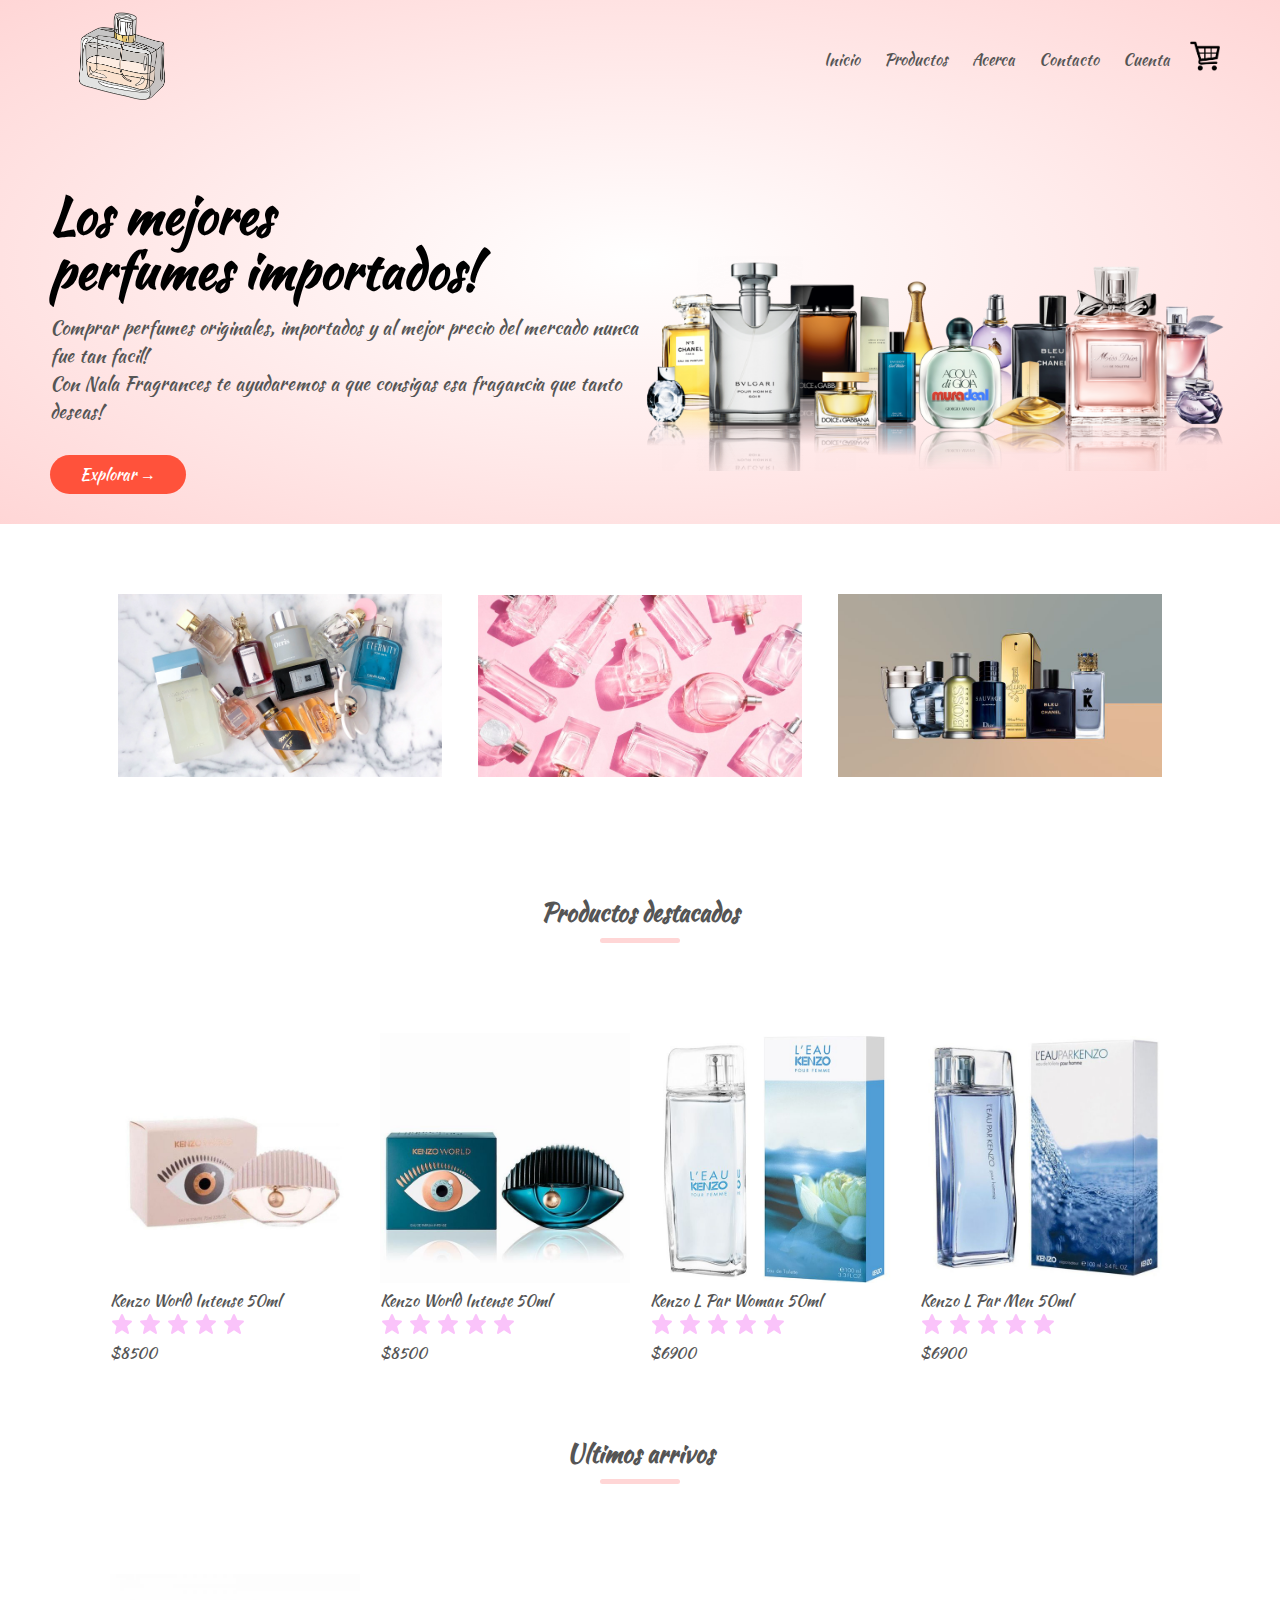
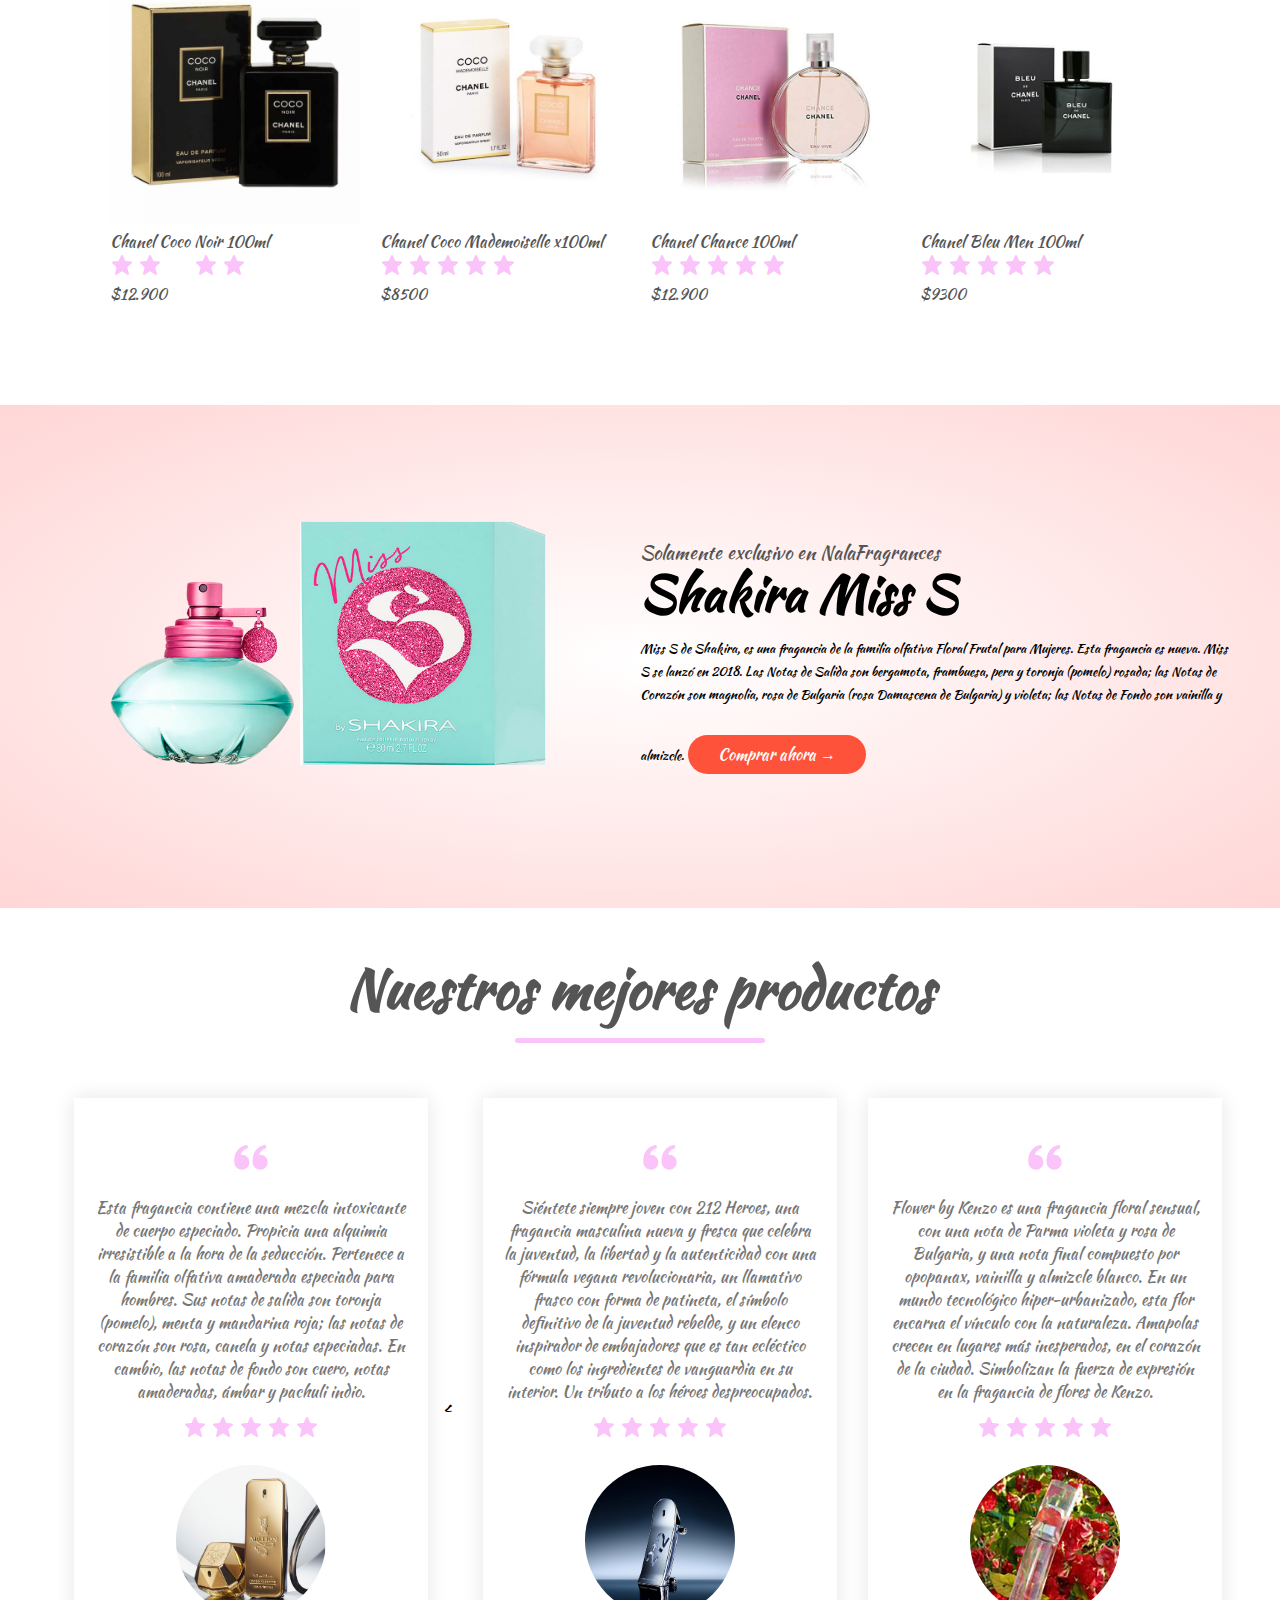
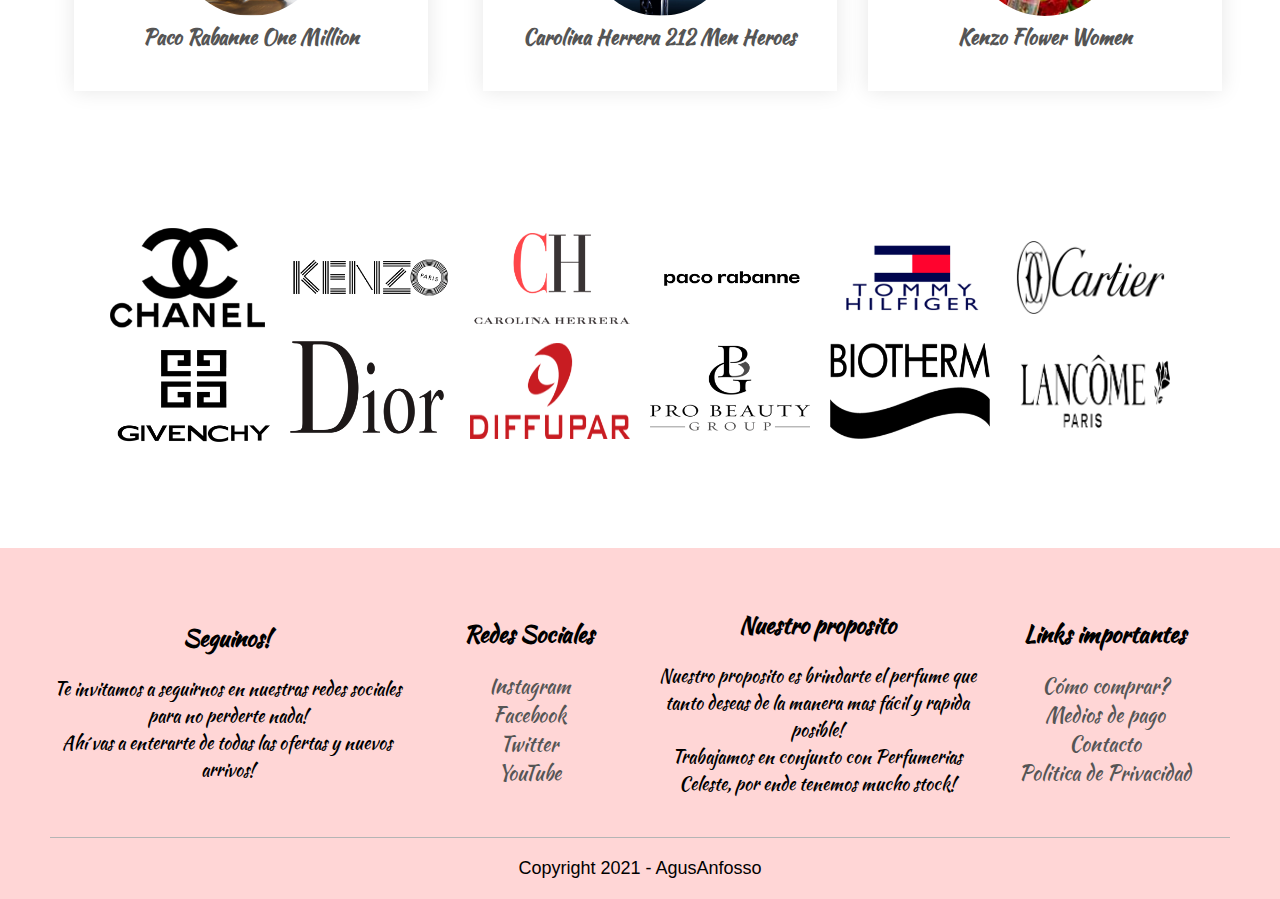
==== commit 5cc0622d: "Add files via upload" ====
--- a/Code/index.html
+++ b/Code/index.html
@@ -26,8 +26,8 @@
             <li> <a href="index.html">Inicio</a></li>
             <li> <a href="products.html">Productos</a></li>
             <li> <a href="reforma.html">Acerca</a></li>
-            <li> <a href="reforma.html">Contacto</a></li>
-            <li> <a href="reforma.html">Cuenta</a></li>
+            <li> <a href="contacto.html">Contacto</a></li>
+            <li> <a href="cuenta.html">Cuenta</a></li>
           </ul>
         </nav>
         <a href="carrito.html"><img src="images/cart.png" width="30px" height="30px"> </a>
@@ -407,7 +407,7 @@
   </div>
 <!---------------------------------------------------------------TESTIMONIOS--------------------------------------------------------------------------------------------->
   <div class="testimonio">
-    <div class="container2">
+    <div class="container">
       <H2 class="mejores">Nuestros mejores productos</H2>
       <div class="row">
 <!---------------------------------------------------------------TESTIMONIO 1--------------------------------------------------------------------------------------------->
@@ -460,10 +460,13 @@
           <img src="images/Paco Rabanne One Million.jpg">
           <h3>Paco Rabanne One Million</h3>
           </a>
+      
         </div>   
  
 
       <!---------------------------------------------------------------TESTIMONIO 2--------------------------------------------------------------------------------------------->
+      
+      <
       <a href="reforma.html"><div class="col-3">
         <svg xmlns="http://www.w3.org/2000/svg" width="40" height="40" viewBox="0 0 24 24"
           style="fill:rgb(250, 195, 250);transform:-ms-filter;">
@@ -563,8 +566,9 @@
     <img src="images/Kenzo Women.jpg">
     <h3>Kenzo Flower Women</h3>
 </a>        
-
-        </div>
+          
+        </div>
+      </div>
       </div>
     </div>
   </div>
--- a/Code/style.css
+++ b/Code/style.css
@@ -81,7 +81,7 @@
 .col-3 {
     flex-basis: 30%;
     min-width: 250px;
-    margin-bottom:30px ;
+    margin-bottom:30px ; 
 }
 .col-3 img {
     width:100%;
@@ -411,17 +411,173 @@
 .total-price td {
     text-align: right;
 }
+  /*---------------------------------------------------------------CUENTA PAGINA--------------------------------------------------------------------------------------------------*/
+.cuenta-pagina {
+    padding: 50px 0;
+    background:radial-gradient(#ffd6d6,#fff);
+}
+.form-container {
+    background: #fff;
+    width: 300px;
+    height: 400px;
+    position:relative;
+    text-align: center;
+    padding: 20px 0;
+    margin: auto;
+    box-shadow: 0 0 20px 0px rgba(0,0,0,0.1);
+    overflow: hidden;
+}
+.form-container span {
+    font-weight: bold;
+    padding: 0px;
+    color: #555;
+    cursor: pointer;
+    width: 100px;
+    display: inline-block;
+}
+.form-btn {
+    display: inline-block; 
+}
+.form-container form {
+    max-width:300px;
+    padding: 0 20px;
+    position:absolute;
+    top: 130px;
+    transition: transform 1s;
+}
+form input {
+    width: 100%;
+    height:30px ; 
+    margin: 10px 0;
+    padding: 0 10px;
+    border: 1px solid #ccc;
+}
+form .btn {
+    width: 100%;
+    border: none;
+    cursor: pointer;
+    margin: 10px  0;
+}
+form .btn:focus {
+    outline: none;
+}
+#LoginForm {
+    left: -300px;
+}
+#RegForm {
+    left: 0;
+}
+form a{
+    font-size: 13px;
+}
+#Indicator {
+    width: 100px;
+    border: none;
+    background: #ffd6d6;
+    height: 3px;
+    margin-top: 8px;
+    transform: translateX(100px);
+    transition: transform 1s;
+}
+
+  /*---------------------------------------------------------------CONTACTO--------------------------------------------------------------------------------------------------*/
+  .contact-box {
+      background: #000;
+      color: #fff;
+      display: flex;
+      margin-bottom: 45px;
+  }
+  .contact-left {
+      flex-basis: 60%;
+      padding:40px 40px;
+  }
+  .contact-right {
+      flex-basis: 40%;
+      padding: 40px 40px;
+      text-align: center;
+  }
+   #contactoh1 {
+       margin-top: 10px;
+       text-align: center;
+   }
+   #contactoh3 {
+       color: #ffd6d6;
+       text-align:center;
+       text-decoration:underline;
+       margin-bottom: 25px;
+   }
+    #contactop {
+        margin-bottom: 40px;
+        margin-top: 10px;
+        text-align: center;
+    }
+    .input-row {
+        display: flex;
+        justify-content: space-between;
+        margin-bottom: 20px;
+    }
+    .input-row .input-group {
+        flex-basis: 45%;
+        margin-top: auto;
+    }
+     #input {
+        width: 100%;
+        border: none;
+        border-bottom: 1px solid #ccc;
+        outline: none;
+        padding-bottom:3px;
+    }
+    textarea {
+        width: 100%;
+        border:1px solid #ccc ;
+        outline: none;
+        padding: 10px;
+        box-sizing: border-box;
+}
+    label {
+        margin-bottom: 4px;
+        display: block;
+        color: #ffd6d6;
+        text-align: left;
+}
+#boton1 {
+    
+    background: #ffd6d6;
+    margin-top: 10px;
+    border-radius: 20px;
+    width: 100px;
+    height: 25px;
+    border: none;
+    color: #000;
+    cursor: pointer;
+}
+tr td:first-child {
+    text-decoration: underline;
+    font-size: 18px;
+    text-align: left;
+}
+tr td {
+    padding-top:35px ;
+}
   /*---------------------------------------------------------------RESPONSIVE--------------------------------------------------------------------------------------------------*/
 @media (max-width: 600px) {
 .carrito-info p{
     display: none;
 }
+ .contact-box {
+      background: #000;
+      color: #fff;
+      display: inline-block;
+      margin-bottom: 45px;
+      padding:auto;
+  }
 .carrito-info img {
     width: 43%;
 }
-
  .row {
      text-align: center;
+     align-items: center;
+     
  }
  .col-2 .col-3 .col-4 {
      flex-basis: 100%;
@@ -461,5 +617,7 @@
 td:last-child {
     text-align: left;
 } 
- 
+ .page-btn {
+    text-align: center;
+ }
 }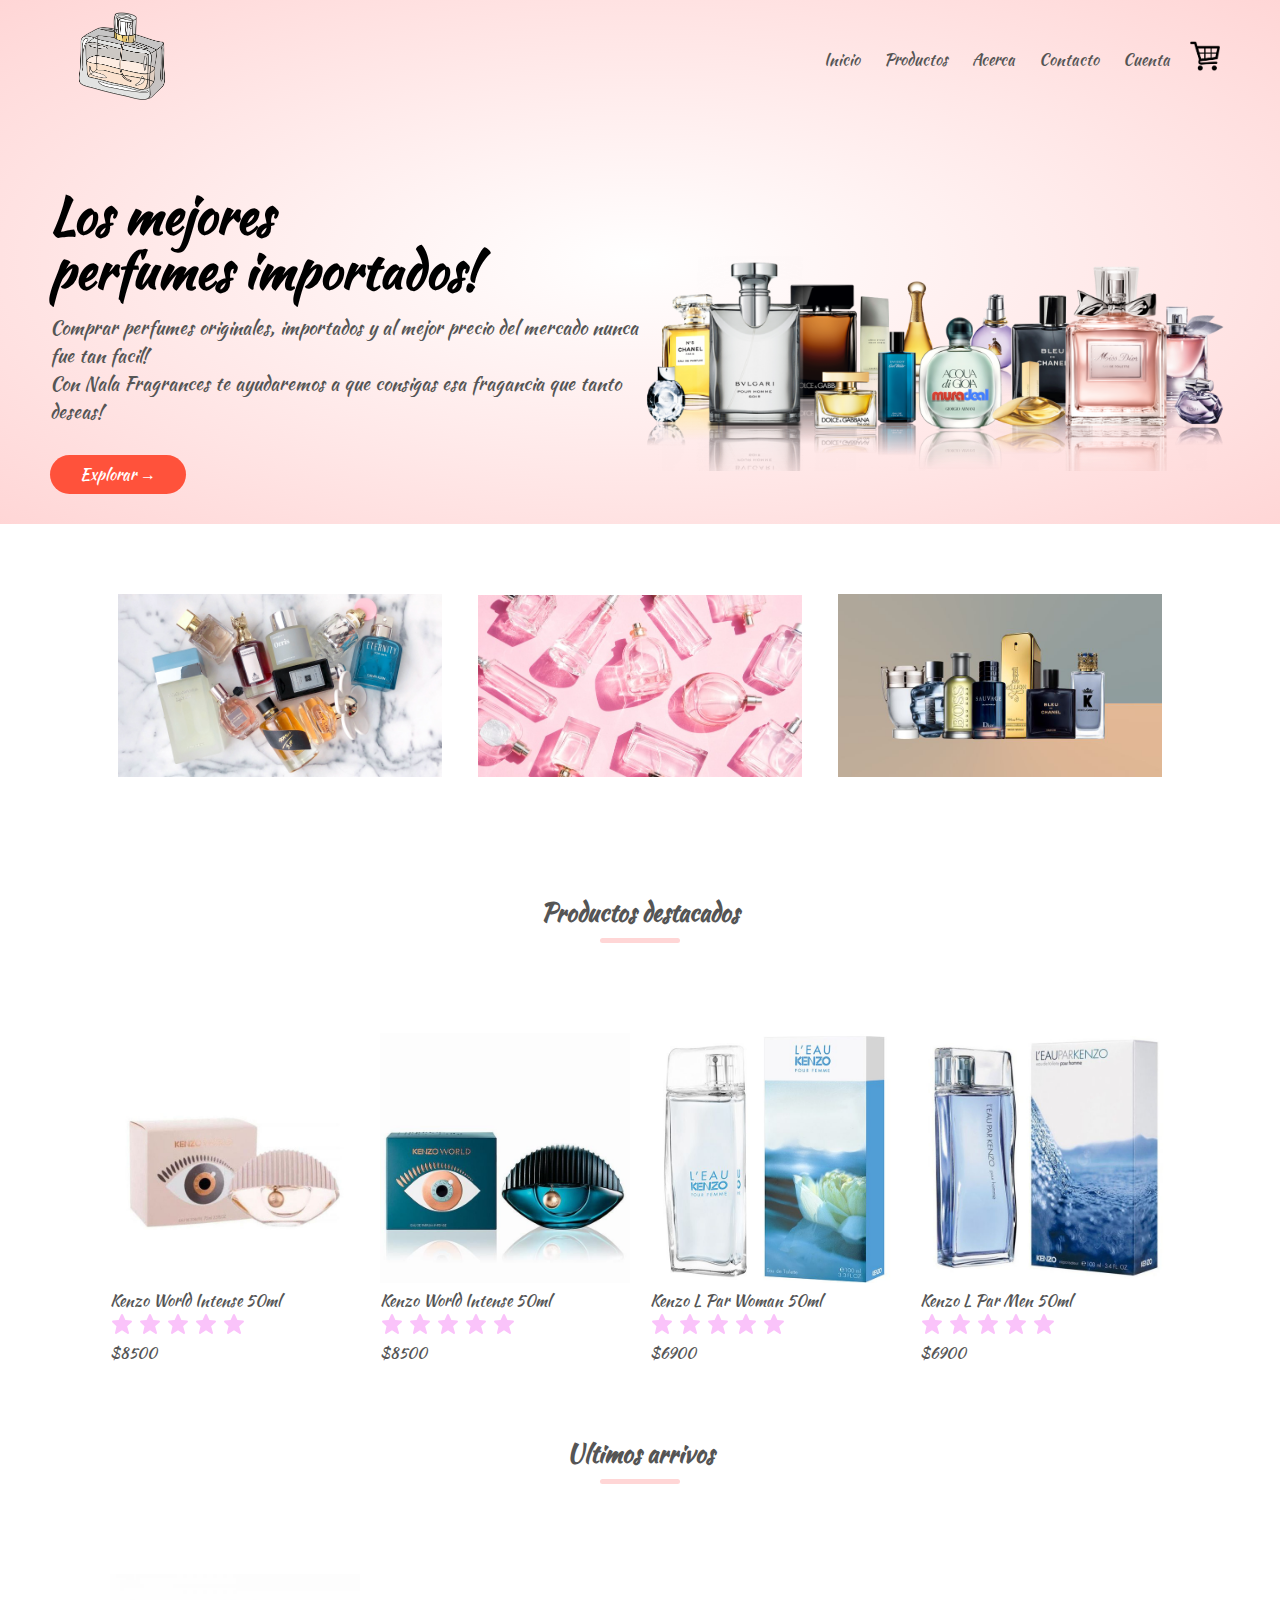
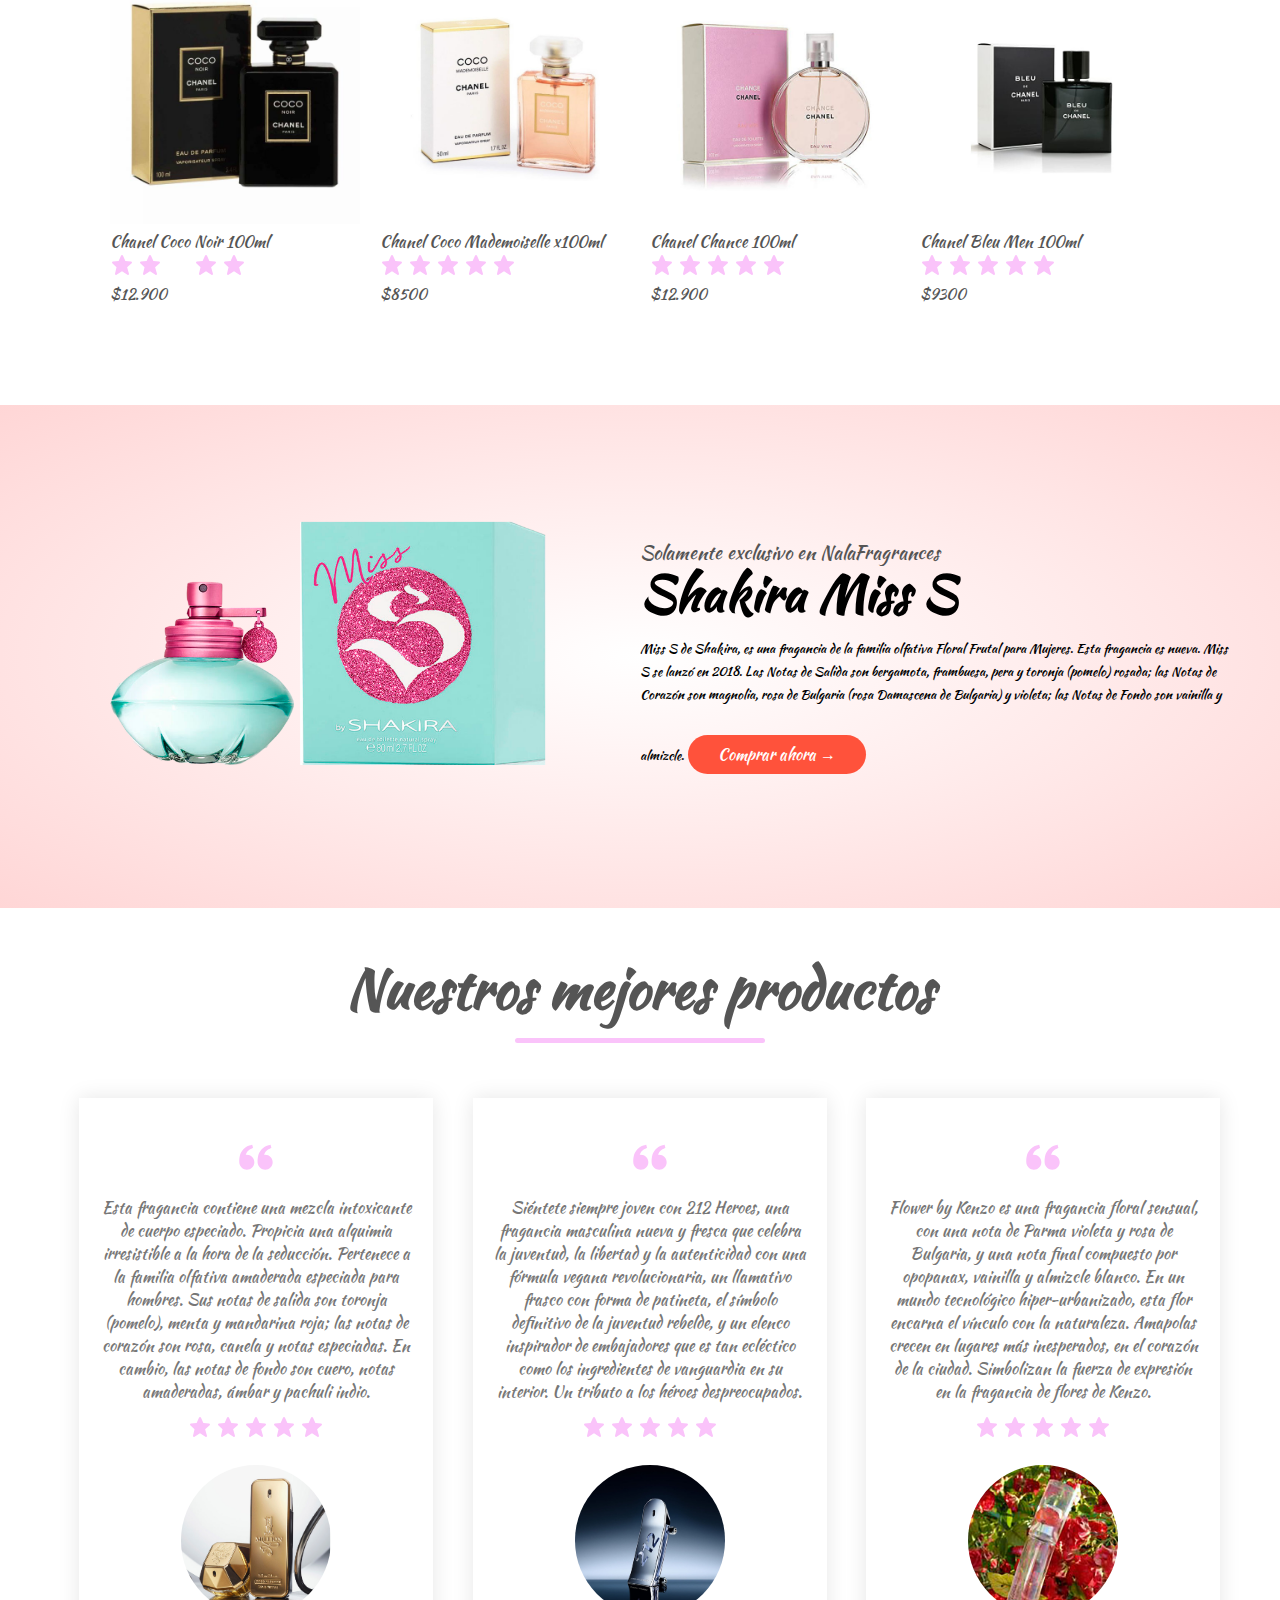
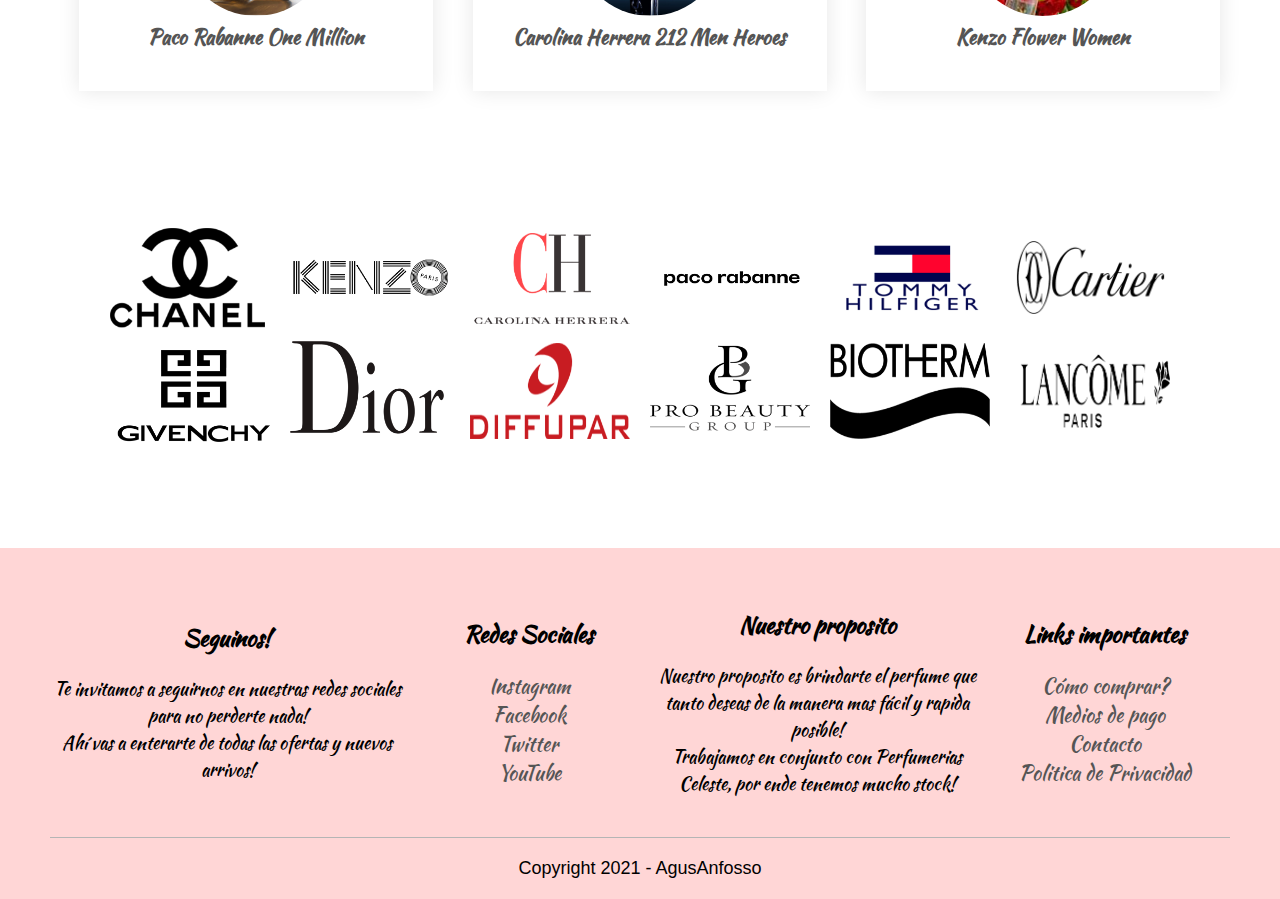
==== commit 4363613e: "Add files via upload" ====
--- a/Code/index.html
+++ b/Code/index.html
@@ -466,7 +466,7 @@
 
       <!---------------------------------------------------------------TESTIMONIO 2--------------------------------------------------------------------------------------------->
       
-      <
+      
       <a href="reforma.html"><div class="col-3">
         <svg xmlns="http://www.w3.org/2000/svg" width="40" height="40" viewBox="0 0 24 24"
           style="fill:rgb(250, 195, 250);transform:-ms-filter;">
--- a/Code/style.css
+++ b/Code/style.css
@@ -225,7 +225,7 @@
     min-width: 250px;
     margin-bottom: 20px;
     text-align: center;
-    justify-content: flex-start;
+    
 }
 .footer-col-1 {
     flex-basis: 30%;
